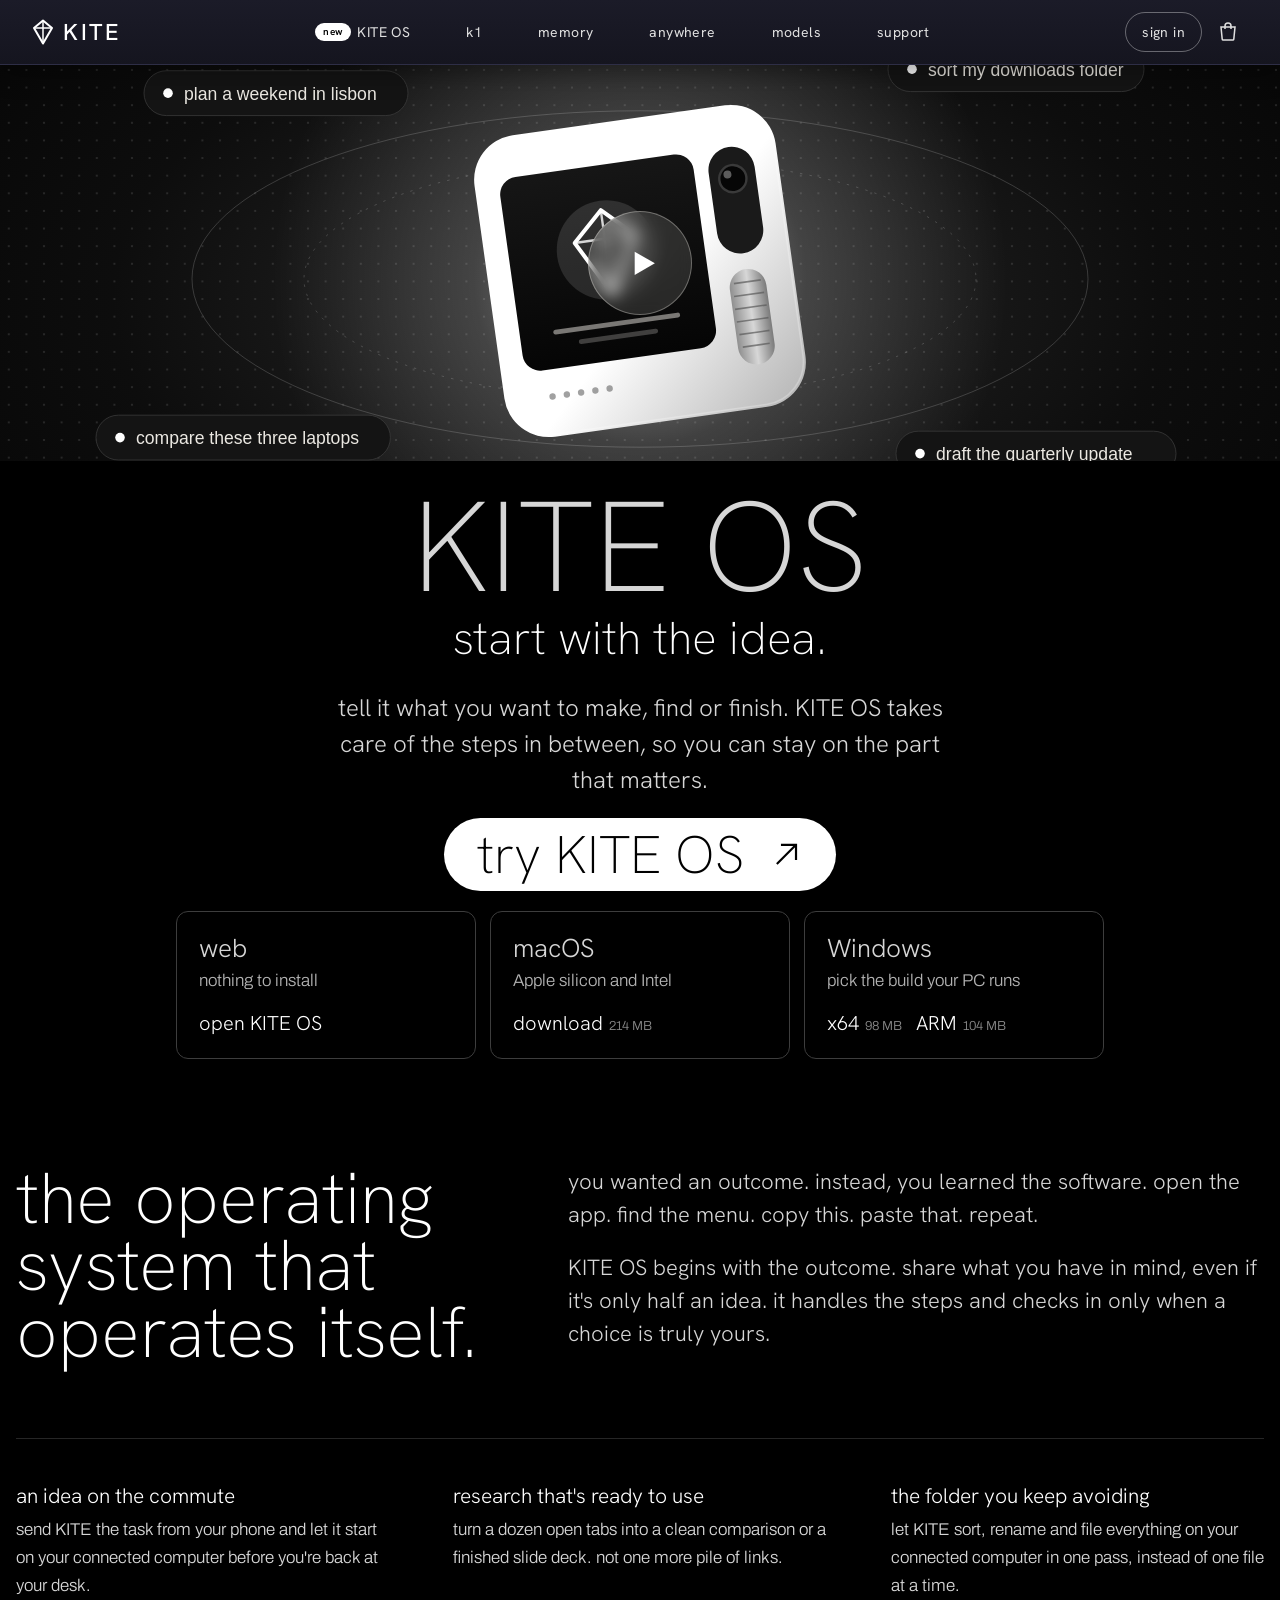
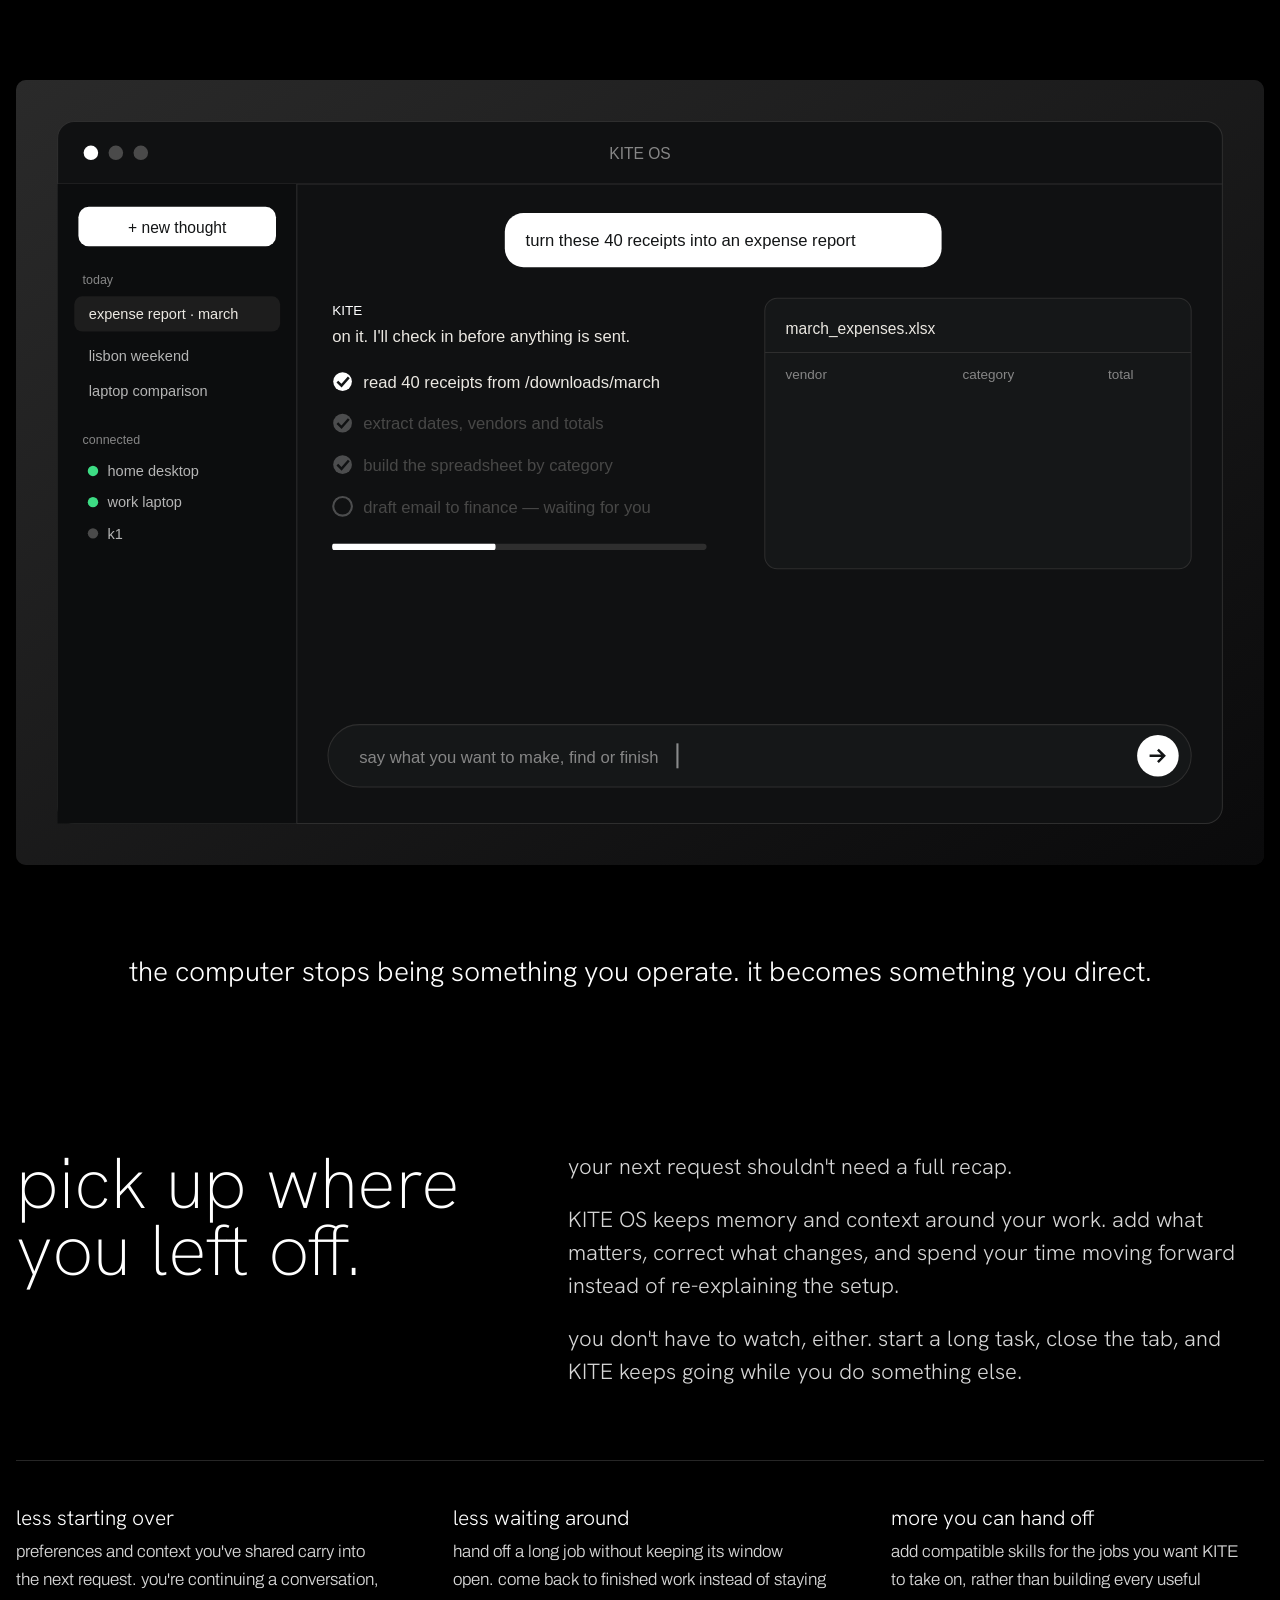
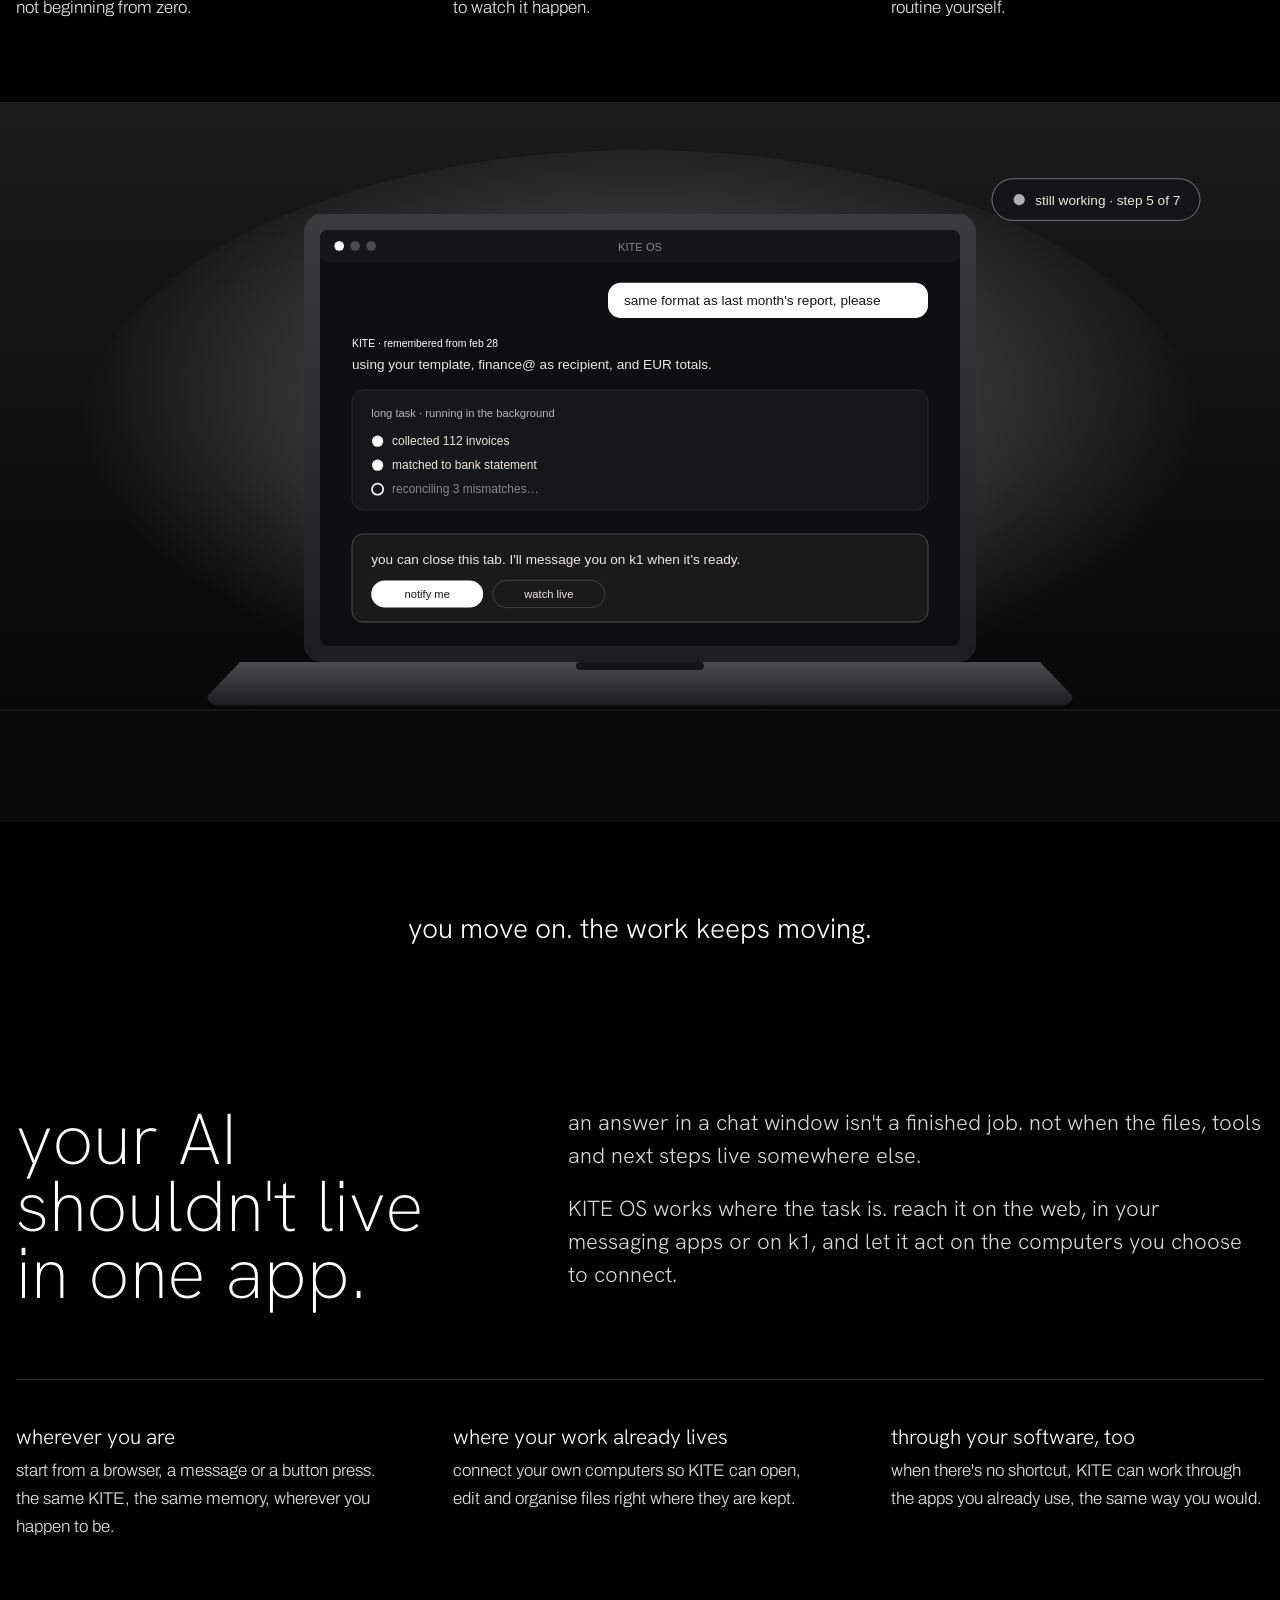
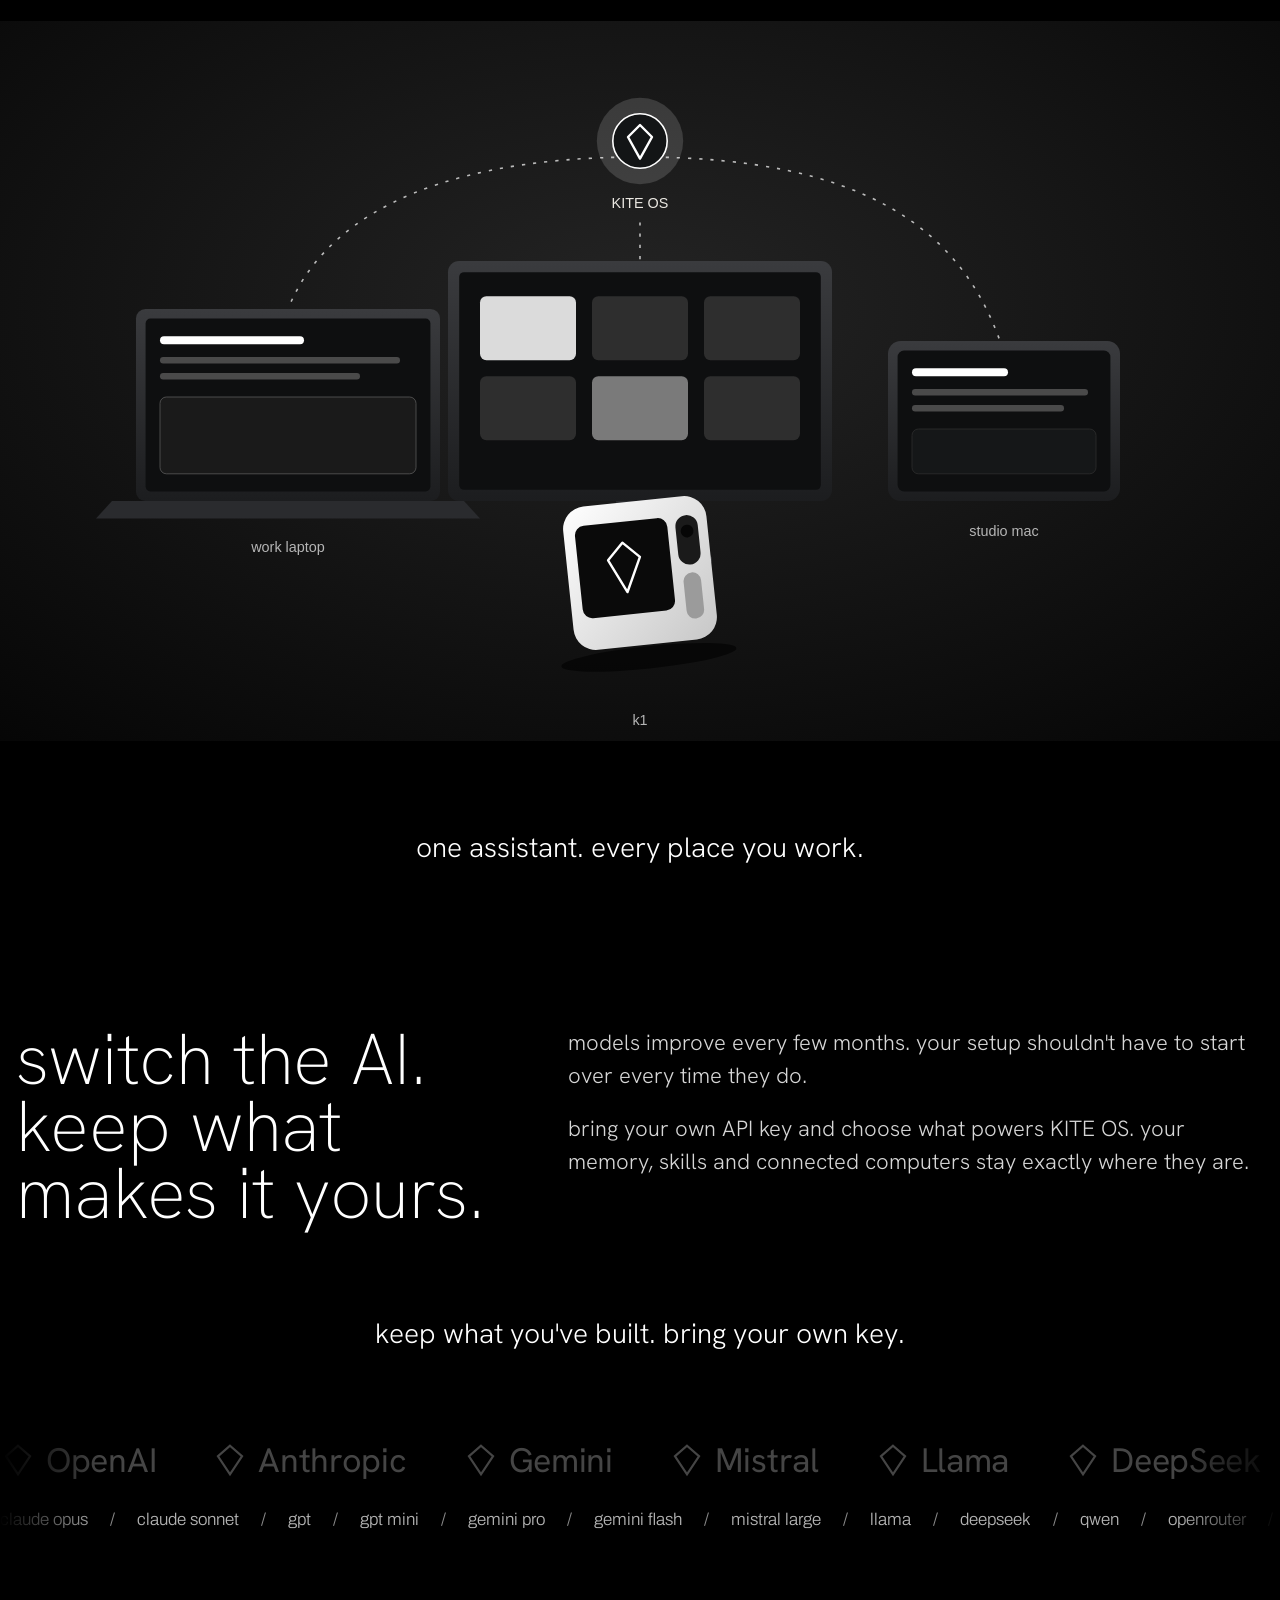
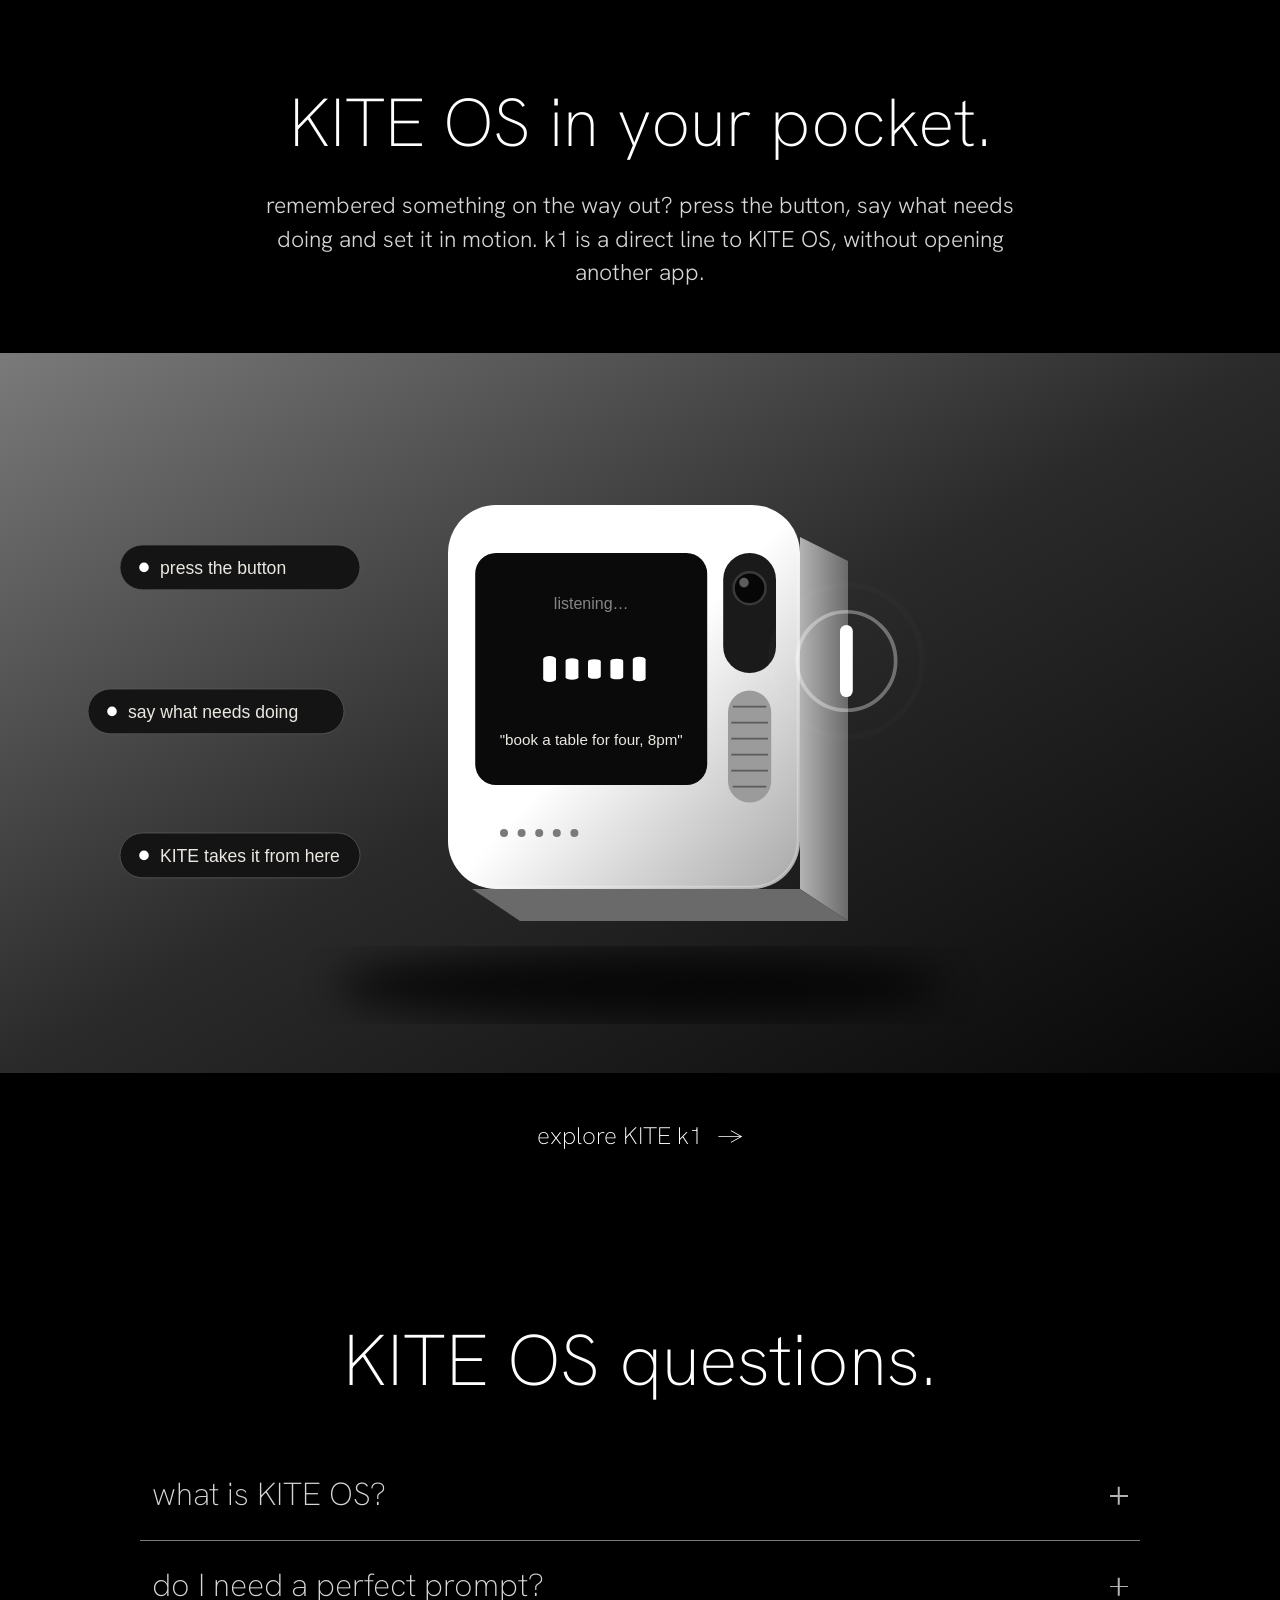
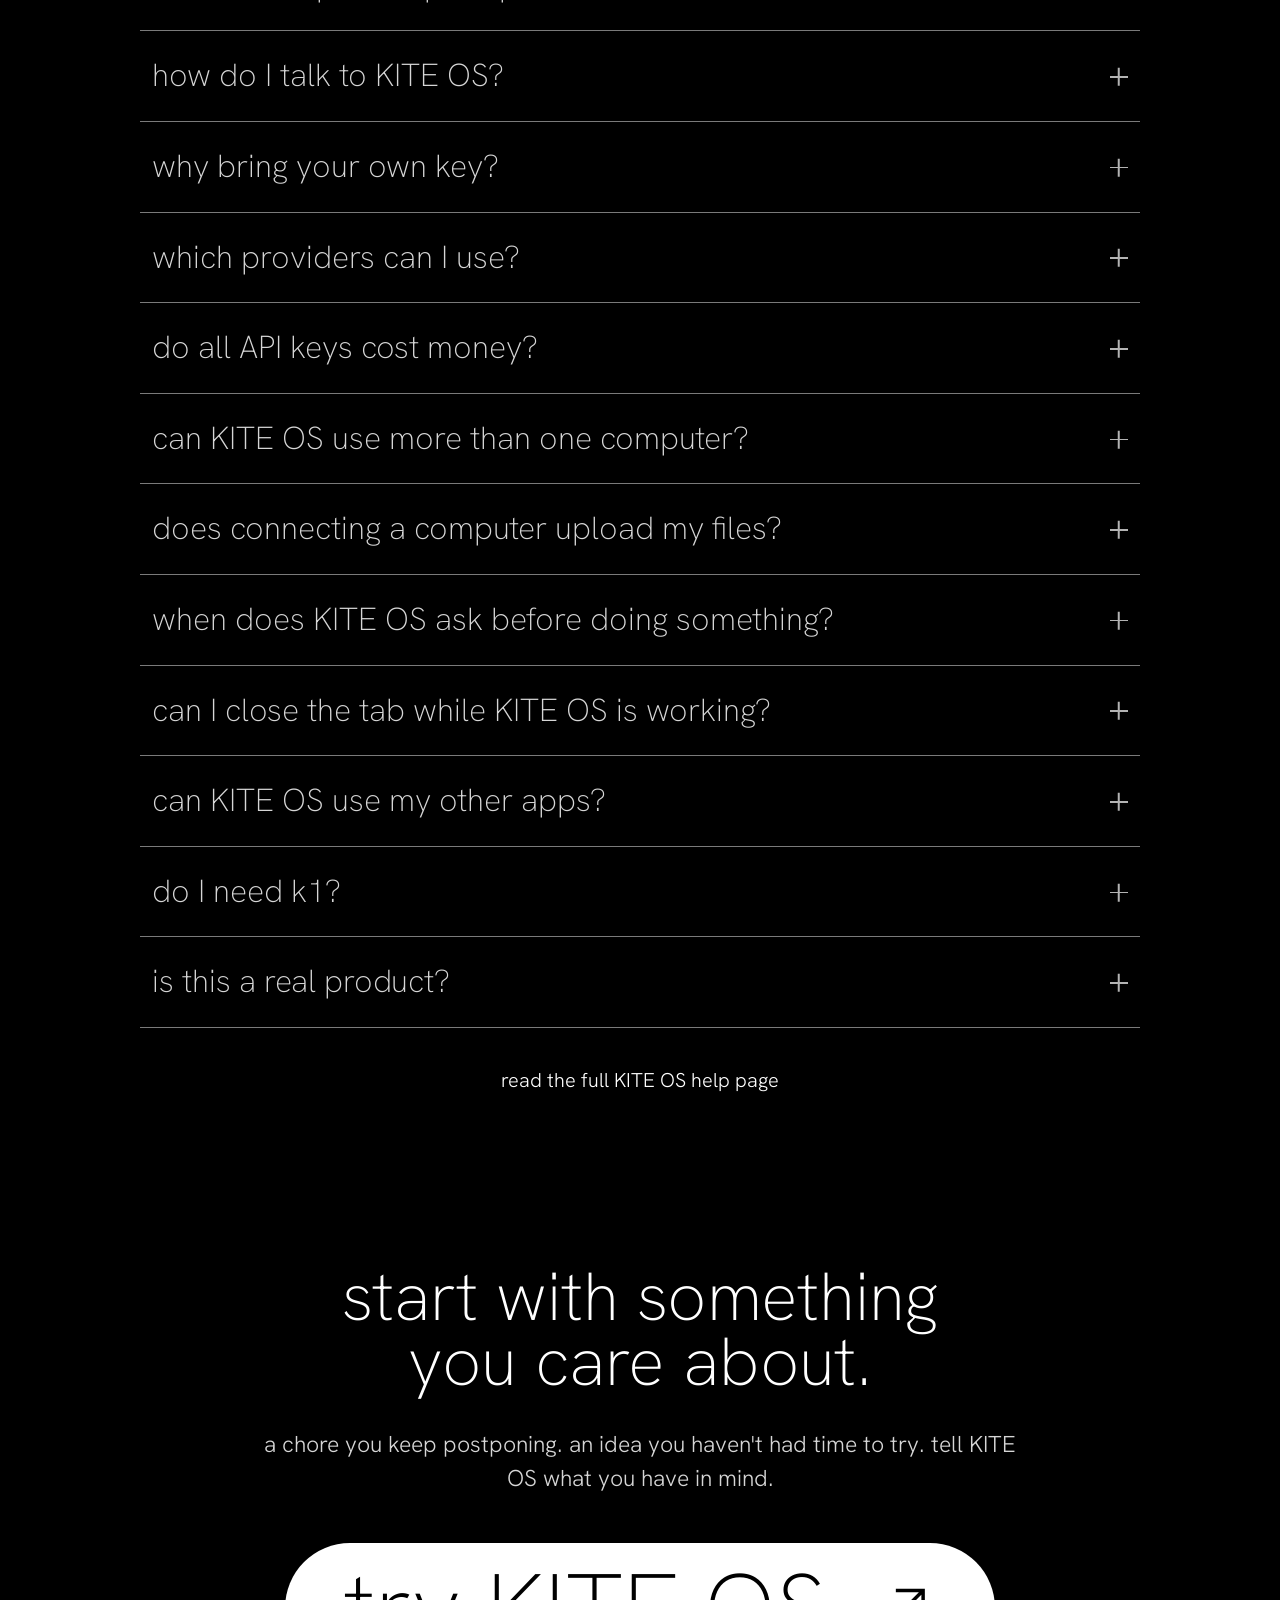
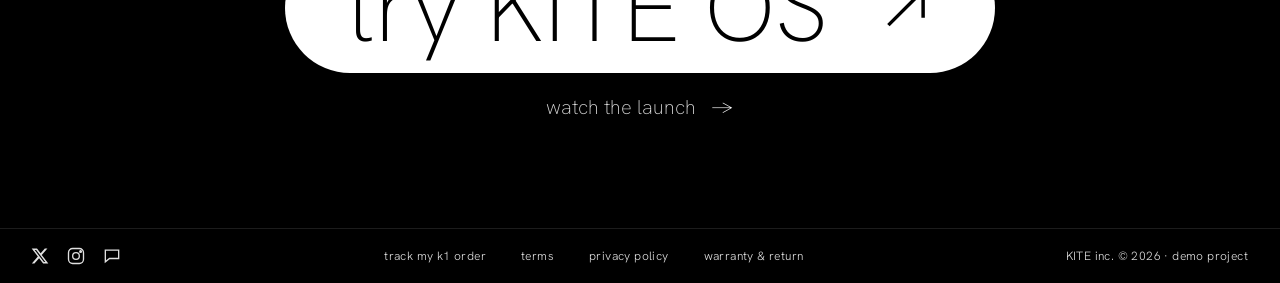
==== index.html @ 14187e11 "Update favicon to PNG" ====
<!DOCTYPE html>
<html lang="en">
<head>
  <meta charset="UTF-8">
  <meta name="google-site-verification" content="ya-X9itOw8WuSrYmZQgdQSTbsCrzRNoNKk9_egy_j1k" />
  <meta name="viewport" content="width=device-width, initial-scale=1.0">
  <title>KITE OS — start with the idea</title>
  <meta name="description" content="KITE OS: say what you want to make, find or finish, and let it work through the steps for you.">
  <link rel="canonical" href="https://rabbit-r1-clone.vercel.app/">

<meta property="og:type" content="website">
<meta property="og:title" content="KITE OS — start with the idea">
<meta property="og:description" content="KITE OS: say what you want to make, find or finish, and let it work through the steps for you.">
<meta property="og:url" content="https://rabbit-r1-clone.vercel.app/">
  <meta name="theme-color" content="#15151f">
<link rel="icon" type="image/png" href="/assets/favicon.png">
<link rel="icon" type="image/png" href="/assets/favicon.png">
  <link rel="preconnect" href="https://fonts.googleapis.com">
  <link rel="preconnect" href="https://fonts.gstatic.com" crossorigin>
  <link href="https://fonts.googleapis.com/css2?family=Archivo:wght@300;400;500&family=Hanken+Grotesk:wght@200;300;400;500;600&display=swap" rel="stylesheet">
  <link rel="stylesheet" href="styles.css">
  
<script type="application/ld+json">
{
  "@context": "https://schema.org",
  "@type": "WebSite",
  "name": "KITE OS",
  "url": "https://rabbit-r1-clone.vercel.app/"
}
</script>

</head>
<body>
  <a class="skip-link" href="#main">skip to content</a>
  <div class="cursor-glow" aria-hidden="true"></div>

  <!-- ================= HEADER ================= -->
  <header class="site-header">
    <div class="header-inner">
      <a href="index.html" class="logo" aria-label="KITE home">
        <svg class="logo-mark" viewBox="0 0 22 26" aria-hidden="true"><path d="M11 1.5 L20 9 L11 24.5 L2 9 Z" fill="none" stroke="currentColor" stroke-width="2" stroke-linejoin="round"/><path d="M11 1.5 V24.5 M2 9 H20" stroke="currentColor" stroke-width="1.5"/></svg>
        <span class="logo-word">KITE</span>
      </a>

      <nav class="nav-desktop" aria-label="Primary">
        <a class="nav-link" href="#top"><span class="badge-new">new</span>KITE OS</a>
        <a class="nav-link" href="#pocket">k1</a>
        <a class="nav-link" href="#memory">memory</a>
        <a class="nav-link" href="#anywhere">anywhere</a>
        <a class="nav-link" href="#models">models</a>
        <a class="nav-link" href="#faq">support</a>
      </nav>

      <div class="header-actions">
        <a class="header-account" href="signin.html">sign in</a>
        <button class="icon-btn" type="button" data-open-modal="cart" aria-label="View cart">
          <svg viewBox="0 0 24 24" fill="none" stroke="currentColor" stroke-width="1.5" aria-hidden="true"><path d="M5 7h14l-1.2 12.1a1 1 0 0 1-1 .9H7.2a1 1 0 0 1-1-.9L5 7Z"/><path d="M9 9V6a3 3 0 0 1 6 0v3"/></svg>
          <span class="cart-count" data-cart-count>0</span>
        </button>
        <button class="menu-toggle" type="button" aria-label="Open menu" aria-expanded="false" aria-controls="mobile-menu">
          <span class="bar"></span>
        </button>
      </div>
    </div>
  </header>

  <nav class="mobile-menu" id="mobile-menu" aria-label="Mobile">
    <a href="#top"><span><span class="badge-new">new</span>KITE OS</span></a>
    <a href="#pocket"><span>k1</span></a>
    <a href="#memory"><span>memory</span></a>
    <a href="#anywhere"><span>anywhere</span></a>
    <a href="#models"><span>models</span></a>
    <a href="#faq"><span>support</span></a>
    <a class="mobile-account" href="signin.html"><span>sign in</span></a>
  </nav>

  <main id="main">
    <!-- ================= HERO ================= -->
    <section class="hero" id="top" aria-labelledby="hero-title">
      <div class="hero-media">
        <img src="assets/hero-poster.svg" alt="" width="1600" height="900" fetchpriority="high">
        <button class="hero-play" type="button" data-open-modal="film" aria-label="Play: the KITE OS launch film">
          <span class="play-icon"><svg viewBox="0 0 24 24" fill="currentColor" aria-hidden="true"><path d="M6 4l14 8-14 8z"/></svg></span>
        </button>
      </div>

      <div class="hero-copy reveal-group">
        <h1 class="hero-title reveal" id="hero-title" style="--i:0">KITE OS</h1>
        <p class="hero-tagline reveal" style="--i:1">start with the idea.</p>
        <p class="hero-lede reveal" style="--i:2">tell it what you want to make, find or finish. KITE OS takes care of the steps in between, so you can stay on the part that matters.</p>
        <a class="pill hero-cta reveal" style="--i:3" href="account.html">
          <span>try KITE OS</span>
          <svg class="pill-arrow" viewBox="0 0 24 24" fill="none" stroke="currentColor" stroke-width="1.6" aria-hidden="true"><path d="M5 19 19 5M8 5h11v11"/></svg>
        </a>

        <div class="platforms reveal" style="--i:4">
          <div class="platform glow-card">
            <span class="platform-name">web</span>
            <span class="platform-note">nothing to install</span>
            <span class="platform-links"><a href="account.html">open KITE OS</a></span>
          </div>
          <div class="platform glow-card">
            <span class="platform-name">macOS</span>
            <span class="platform-note">Apple silicon and Intel</span>
            <span class="platform-links"><button type="button" data-open-modal="download" data-platform="macOS (universal)">download <small>214 MB</small></button></span>
          </div>
          <div class="platform glow-card">
            <span class="platform-name">Windows</span>
            <span class="platform-note">pick the build your PC runs</span>
            <span class="platform-links">
              <button type="button" data-open-modal="download" data-platform="Windows x64">x64 <small>98 MB</small></button>
              <button type="button" data-open-modal="download" data-platform="Windows ARM">ARM <small>104 MB</small></button>
            </span>
          </div>
        </div>
      </div>
    </section>

    <!-- ================= 1. OPERATE ================= -->
    <section class="section" id="operate" aria-labelledby="operate-title">
      <div class="container reveal-group">
        <div class="split">
          <div class="split-head"><h2 class="section-title reveal" id="operate-title" style="--i:0">the operating system that operates itself.</h2></div>
          <div class="split-body">
            <p class="body-lg reveal" style="--i:1">you wanted an outcome. instead, you learned the software. open the app. find the menu. copy this. paste that. repeat.</p>
            <p class="body-lg reveal" style="--i:2">KITE OS begins with the outcome. share what you have in mind, even if it's only half an idea. it handles the steps and checks in only when a choice is truly yours.</p>
          </div>
        </div>
        <dl class="points">
          <div class="point reveal" style="--i:3"><dt>an idea on the commute</dt><dd>send KITE the task from your phone and let it start on your connected computer before you're back at your desk.</dd></div>
          <div class="point reveal" style="--i:4"><dt>research that's ready to use</dt><dd>turn a dozen open tabs into a clean comparison or a finished slide deck. not one more pile of links.</dd></div>
          <div class="point reveal" style="--i:5"><dt>the folder you keep avoiding</dt><dd>let KITE sort, rename and file everything on your connected computer in one pass, instead of one file at a time.</dd></div>
        </dl>
        <figure class="figure reveal" style="--i:6">
          <img src="assets/workspace.svg" alt="the KITE OS workspace: one conversation working through an expense report step by step" width="1200" height="755" loading="lazy">
        </figure>
        <p class="closer reveal" style="--i:7">the computer stops being something you operate. it becomes something you direct.</p>
      </div>
    </section>

    <!-- ================= 2. MEMORY ================= -->
    <section class="section" id="memory" aria-labelledby="memory-title">
      <div class="container reveal-group">
        <div class="split">
          <div class="split-head"><h2 class="section-title reveal" id="memory-title" style="--i:0">pick up where you left off.</h2></div>
          <div class="split-body">
            <p class="body-lg reveal" style="--i:1">your next request shouldn't need a full recap.</p>
            <p class="body-lg reveal" style="--i:2">KITE OS keeps memory and context around your work. add what matters, correct what changes, and spend your time moving forward instead of re-explaining the setup.</p>
            <p class="body-lg reveal" style="--i:3">you don't have to watch, either. start a long task, close the tab, and KITE keeps going while you do something else.</p>
          </div>
        </div>
        <dl class="points">
          <div class="point reveal" style="--i:4"><dt>less starting over</dt><dd>preferences and context you've shared carry into the next request. you're continuing a conversation, not beginning from zero.</dd></div>
          <div class="point reveal" style="--i:5"><dt>less waiting around</dt><dd>hand off a long job without keeping its window open. come back to finished work instead of staying to watch it happen.</dd></div>
          <div class="point reveal" style="--i:6"><dt>more you can hand off</dt><dd>add compatible skills for the jobs you want KITE to take on, rather than building every useful routine yourself.</dd></div>
        </dl>
        <figure class="figure is-bleed reveal" style="--i:7">
          <img src="assets/laptop.svg" alt="KITE OS on a laptop, continuing a long task in the background" width="1600" height="900" loading="lazy">
        </figure>
        <p class="closer reveal" style="--i:8">you move on. the work keeps moving.</p>
      </div>
    </section>

    <!-- ================= 3. ANYWHERE ================= -->
    <section class="section" id="anywhere" aria-labelledby="anywhere-title">
      <div class="container reveal-group">
        <div class="split">
          <div class="split-head"><h2 class="section-title reveal" id="anywhere-title" style="--i:0">your AI shouldn't live in one app.</h2></div>
          <div class="split-body">
            <p class="body-lg reveal" style="--i:1">an answer in a chat window isn't a finished job. not when the files, tools and next steps live somewhere else.</p>
            <p class="body-lg reveal" style="--i:2">KITE OS works where the task is. reach it on the web, in your messaging apps or on k1, and let it act on the computers you choose to connect.</p>
          </div>
        </div>
        <dl class="points">
          <div class="point reveal" style="--i:3"><dt>wherever you are</dt><dd>start from a browser, a message or a button press. the same KITE, the same memory, wherever you happen to be.</dd></div>
          <div class="point reveal" style="--i:4"><dt>where your work already lives</dt><dd>connect your own computers so KITE can open, edit and organise files right where they are kept.</dd></div>
          <div class="point reveal" style="--i:5"><dt>through your software, too</dt><dd>when there's no shortcut, KITE can work through the apps you already use, the same way you would.</dd></div>
        </dl>
        <figure class="figure is-bleed reveal" style="--i:6">
          <img src="assets/devices.svg" alt="three connected computers and a KITE k1, all linked to KITE OS" width="1600" height="900" loading="lazy">
        </figure>
        <p class="closer reveal" style="--i:7">one assistant. every place you work.</p>
      </div>
    </section>

    <!-- ================= 4. MODELS ================= -->
    <section class="section" id="models" aria-labelledby="models-title">
      <div class="container reveal-group">
        <div class="split">
          <div class="split-head"><h2 class="section-title reveal" id="models-title" style="--i:0">switch the AI. keep what makes it yours.</h2></div>
          <div class="split-body">
            <p class="body-lg reveal" style="--i:1">models improve every few months. your setup shouldn't have to start over every time they do.</p>
            <p class="body-lg reveal" style="--i:2">bring your own API key and choose what powers KITE OS. your memory, skills and connected computers stay exactly where they are.</p>
          </div>
        </div>
        <p class="closer reveal" style="--i:3">keep what you've built. bring your own key.</p>
      </div>
    </section>

    <section class="marquee-section" aria-label="model providers KITE OS can run on">
      <div class="marquee" aria-hidden="true">
        <div class="provider-row" data-providers></div>
        <div class="provider-row" data-providers></div>
      </div>
      <div class="marquee is-reverse">
        <ul class="model-row" data-models></ul>
        <ul class="model-row" data-models aria-hidden="true"></ul>
      </div>
    </section>

    <!-- ================= 5. POCKET ================= -->
    <section class="section" id="pocket" aria-labelledby="pocket-title">
      <div class="container reveal-group">
        <h2 class="section-title is-center reveal" id="pocket-title" style="--i:0">KITE OS in your pocket.</h2>
        <p class="body-lg center-lede reveal" style="--i:1">remembered something on the way out? press the button, say what needs doing and set it in motion. k1 is a direct line to KITE OS, without opening another app.</p>
        <figure class="figure is-bleed is-pocket reveal" style="--i:2">
          <img src="assets/k1.svg" alt="the KITE k1 handheld listening to a spoken request" width="1600" height="900" loading="lazy">
        </figure>
        <div class="center-cta reveal" style="--i:3">
          <button class="text-arrow size-24" type="button" data-open-modal="product">explore KITE k1 <span class="arrow">→</span></button>
        </div>
      </div>
    </section>

    <!-- ================= 6. FAQ ================= -->
    <section class="section" id="faq" aria-labelledby="faq-title">
      <div class="container reveal-group">
        <h2 class="section-title faq-title reveal" id="faq-title" style="--i:0">KITE OS questions.</h2>
        <div class="faq-list reveal" style="--i:1" data-faq></div>
        <div class="faq-more reveal" style="--i:2"><a href="legal.html#support">read the full KITE OS help page</a></div>
      </div>
    </section>

    <!-- ================= 7. FINAL CTA ================= -->
    <section class="section final" aria-labelledby="final-title">
      <div class="container reveal-group">
        <h2 class="final-title reveal" id="final-title" style="--i:0">start with something you care about.</h2>
        <p class="body-lg final-lede reveal" style="--i:1">a chore you keep postponing. an idea you haven't had time to try. tell KITE OS what you have in mind.</p>
        <div class="final-actions reveal" style="--i:2">
          <a class="pill final-cta" href="account.html">
            <span>try KITE OS</span>
            <svg class="pill-arrow" viewBox="0 0 24 24" fill="none" stroke="currentColor" stroke-width="1.4" aria-hidden="true"><path d="M5 19 19 5M8 5h11v11"/></svg>
          </a>
          <button class="text-arrow is-light" type="button" data-open-modal="film" style="font-size:20px">watch the launch <span class="arrow">→</span></button>
        </div>
      </div>
    </section>
  </main>

  <!-- ================= FOOTER ================= -->
  <footer class="site-footer">
    <div class="footer-social">
      <a class="glow-text" href="https://x.com" target="_blank" rel="noopener noreferrer" title="X (demo link)" aria-label="X (opens x.com)">
        <svg viewBox="0 0 24 24" fill="currentColor" aria-hidden="true"><path d="M17.8 3h3.1l-6.8 7.7L22 21h-6.2l-4.9-6.4L5.3 21H2.2l7.2-8.3L2 3h6.4l4.4 5.8L17.8 3Zm-1.1 16.2h1.7L7.4 4.7H5.6l11.1 14.5Z"/></svg>
      </a>
      <a class="glow-text" href="https://www.instagram.com" target="_blank" rel="noopener noreferrer" title="Instagram (demo link)" aria-label="Instagram (opens instagram.com)">
        <svg viewBox="0 0 24 24" fill="none" stroke="currentColor" stroke-width="1.6" aria-hidden="true"><rect x="3" y="3" width="18" height="18" rx="5"/><circle cx="12" cy="12" r="4"/><circle cx="17.5" cy="6.5" r="1" fill="currentColor"/></svg>
      </a>
      <a class="glow-text" href="legal.html#support" title="Community &amp; support" aria-label="Community and support">
        <svg viewBox="0 0 24 24" fill="none" stroke="currentColor" stroke-width="1.6" aria-hidden="true"><path d="M4 5h16v10H9l-5 4V5Z"/></svg>
      </a>
    </div>
    <hr>
    <div class="footer-links">
      <a class="glow-text" href="legal.html#track">track my k1 order</a>
      <a class="glow-text" href="legal.html#terms">terms</a>
      <a class="glow-text" href="legal.html#privacy">privacy policy</a>
      <a class="glow-text" href="legal.html#warranty">warranty &amp; return</a>
    </div>
    <hr>
    <div>KITE inc. © <span data-year>2026</span> · demo project</div>
  </footer>

  <!-- ================= MODALS ================= -->
  <div class="modal" id="modal-film" role="dialog" aria-modal="true" aria-label="KITE OS launch film">
    <div class="modal-backdrop" data-close-modal></div>
    <div class="modal-panel is-wide">
      <button class="modal-close" type="button" data-close-modal aria-label="Close"><svg viewBox="0 0 16 16" stroke="currentColor" stroke-width="1.6" aria-hidden="true"><path d="M3 3l10 10M13 3 3 13"/></svg></button>
      <div class="film">
        <img src="assets/hero-poster.svg" alt="">
        <div class="film-slide">KITE OS<small>start with the idea.</small></div>
        <div class="film-slide">say it once.<small>KITE works through the steps.</small></div>
        <div class="film-slide">close the tab.<small>the work keeps moving.</small></div>
        <div class="film-slide">try KITE OS<small>on the web, mac, windows and k1.</small></div>
        <div class="film-bar"></div>
      </div>
      <p class="film-caption">launch film · a 16-second animated preview built for this demo site</p>
    </div>
  </div>

  <div class="modal" id="modal-download" role="dialog" aria-modal="true" aria-labelledby="download-title">
    <div class="modal-backdrop" data-close-modal></div>
    <div class="modal-panel">
      <button class="modal-close" type="button" data-close-modal aria-label="Close"><svg viewBox="0 0 16 16" stroke="currentColor" stroke-width="1.6" aria-hidden="true"><path d="M3 3l10 10M13 3 3 13"/></svg></button>
      <h2 class="modal-title" id="download-title">almost there.</h2>
      <p class="modal-text">the <strong data-platform-name>desktop</strong> build of KITE OS isn't included in this demo site, so there's no file to download. you can open the web workspace preview instead.</p>
      <div class="modal-actions">
        <a class="btn btn-primary" href="account.html">open KITE OS on the web</a>
        <button class="btn btn-ghost" type="button" data-close-modal>close</button>
      </div>
    </div>
  </div>

  <div class="modal" id="modal-product" role="dialog" aria-modal="true" aria-labelledby="product-title">
    <div class="modal-backdrop" data-close-modal></div>
    <div class="modal-panel is-product">
      <button class="modal-close" type="button" data-close-modal aria-label="Close"><svg viewBox="0 0 16 16" stroke="currentColor" stroke-width="1.6" aria-hidden="true"><path d="M3 3l10 10M13 3 3 13"/></svg></button>
      <div class="product">
        <img src="assets/k1.svg" alt="KITE k1 handheld" width="1600" height="900">
        <div>
          <h2 class="modal-title" id="product-title">KITE k1</h2>
          <p class="product-price">$199 <span style="font-size:14px;color:var(--gray-500)">· demo price</span></p>
          <ul class="product-specs">
            <li>push-to-talk button and scroll wheel</li>
            <li>2.9" touchscreen with rotating camera</li>
            <li>direct line to KITE OS — no app to open</li>
            <li>all-day battery, USB-C charging</li>
          </ul>
          <div class="swatches" role="group" aria-label="colour">
            <button class="swatch" type="button" style="background:#f5f5f5" aria-pressed="true" data-color="white" aria-label="white"></button>
            <button class="swatch" type="button" style="background:#5c5c5c" aria-pressed="false" data-color="graphite" aria-label="graphite"></button>
            <button class="swatch" type="button" style="background:#0d0d0d" aria-pressed="false" data-color="black" aria-label="black"></button>
          </div>
          <div class="modal-actions">
            <button class="btn btn-primary" type="button" data-add-to-cart>add to cart</button>
            <button class="btn btn-ghost" type="button" data-close-modal>keep browsing</button>
          </div>
        </div>
      </div>
    </div>
  </div>

  <div class="modal drawer" id="modal-cart" role="dialog" aria-modal="true" aria-labelledby="cart-title">
    <div class="modal-backdrop" data-close-modal></div>
    <div class="modal-panel">
      <button class="modal-close" type="button" data-close-modal aria-label="Close"><svg viewBox="0 0 16 16" stroke="currentColor" stroke-width="1.6" aria-hidden="true"><path d="M3 3l10 10M13 3 3 13"/></svg></button>
      <h2 class="modal-title" id="cart-title">your cart.</h2>
      <div class="cart-items" data-cart-items></div>
      <div class="cart-total"><span>total</span><span data-cart-total>$0</span></div>
      <button class="btn btn-primary" type="button" data-checkout>checkout</button>
      <p class="demo-note">demo store: checkout is not connected to any payment system and no order will be placed.</p>
    </div>
  </div>

  <div class="toast-wrap" aria-live="polite" data-toasts></div>

  <script src="script.js"></script>
  <script type="module" src="auth.js"></script>
</body>
</html>
---- styles.css ----
/* =========================================================
   KITE — shared styles (homepage, header, footer, modals)
   ========================================================= */

/* ---------- 1. Design tokens ---------- */
:root {
  /* brand: monochrome. white is the accent (headings, CTAs, highlights) */
  --accent: #ffffff;            /* headings, key lines, primary buttons */
  --accent-hover: #d9d9d9;      /* hover for white buttons */
  --accent-strong: #ffffff;     /* emphasis on dark surfaces */
  --accent-muted: #9a9a9a;      /* secondary accent / link hover */
  --surface-tint: #161616;      /* image wells, product backgrounds */
  --header-bg: #15151f;         /* header bar: deep graphite with a blue-violet tint */
  --header-bg-top: #1b1b28;     /* top of the header's soft gradient */
  --header-line: rgba(160, 160, 255, .14); /* hairline under the header */
  --nav-hover: rgba(165, 165, 255, .12);   /* nav link hover wash */

  /* neutrals */
  --ink: #0a0a0a;               /* near-black text on white */
  --black: #000000;
  --night: #050505;             /* page background */
  --panel: #111111;             /* raised dark surfaces */
  --paper: #d6d6d6;             /* body text: light gray */
  --paper-soft: #f5f5f5;        /* off-white surfaces */
  --white: #ffffff;
  --gray-100: #e0e0e0;
  --gray-300: #b3b3b3;
  --gray-500: #8a8a8a;
  --gray-600: #7a7a7a;
  --gray-700: #3d3d3d;
  --gray-800: #262626;

  /* glows */
  --glow-strong: rgba(255,255,255,0.38);
  --glow-soft: rgba(255,255,255,0.16);

  /* type */
  --font-display: "Hanken Grotesk", "Segoe UI", system-ui, -apple-system, sans-serif;
  --font-body: "Archivo", "Segoe UI", system-ui, -apple-system, sans-serif;

  /* layout */
  --header-h: 77px;
  --container: 1404px;
  --ease: cubic-bezier(0.16, 1, 0.3, 1);
}

@media (min-width: 1024px) {
  :root { --header-h: 65px; }
}

/* ---------- 2. Base ---------- */
*, *::before, *::after { box-sizing: border-box; }

html {
  scroll-behavior: smooth;
  scroll-padding-top: var(--header-h);
  -webkit-text-size-adjust: 100%;
}

body {
  margin: 0;
  min-height: 100vh;
  min-height: 100dvh;
  display: flex;
  flex-direction: column;
  background: var(--black);
  color: var(--paper);
  font-family: var(--font-display);
  font-size: 20px;
  font-weight: 300;
  line-height: 1.25;
  overflow-x: hidden;
  -webkit-font-smoothing: antialiased;
}

body.is-locked { overflow: hidden; }

img, svg { display: block; max-width: 100%; }
a { color: inherit; text-decoration: none; }
button { font: inherit; color: inherit; background: none; border: 0; padding: 0; cursor: pointer; }
h1, h2, h3, p, dl, dd { margin: 0; }
ul { margin: 0; padding: 0; list-style: none; }

:focus-visible { outline: 2px solid var(--accent); outline-offset: 4px; border-radius: 4px; }

.sr-only {
  position: absolute; width: 1px; height: 1px; padding: 0; margin: -1px;
  overflow: hidden; clip: rect(0, 0, 0, 0); white-space: nowrap; border: 0;
}

.skip-link {
  position: absolute; left: 16px; top: -60px; z-index: 100;
  background: var(--paper); color: var(--ink); padding: 10px 16px; border-radius: 8px;
  font-size: 15px; transition: top .2s;
}
.skip-link:focus { top: 12px; }

main { flex: 1 0 auto; }

/* ---------- 3. Cursor glow (dotted grid that follows the pointer) ---------- */
.cursor-glow {
  position: fixed; inset: 0; z-index: 0; pointer-events: none; opacity: 0;
  transition: opacity .5s var(--ease);
  background-image: radial-gradient(circle, rgba(255,255,255,0.11) 0 1.5px, transparent 2.1px);
  background-size: 22px 22px;
  -webkit-mask-image: radial-gradient(120px circle at var(--gx, 50%) var(--gy, 50%), #000 0, rgba(0,0,0,.45) 40%, transparent 75%);
          mask-image: radial-gradient(120px circle at var(--gx, 50%) var(--gy, 50%), #000 0, rgba(0,0,0,.45) 40%, transparent 75%);
}
.cursor-glow.is-on { opacity: 1; }
main, footer { position: relative; z-index: 1; }

/* ---------- 4. Header ---------- */
.site-header {
  position: sticky; top: 0; z-index: 50;
  height: var(--header-h);
  padding: 16px;
  display: flex; justify-content: center;
  background: linear-gradient(180deg, var(--header-bg-top), var(--header-bg));
  color: var(--gray-100);
  border-bottom: 1px solid var(--header-line);
  box-shadow: 0 8px 24px rgba(0, 0, 0, .35);
  font-family: var(--font-display);
  font-size: 14px; line-height: 24px; font-weight: 400; letter-spacing: .4px;
}
.header-inner {
  width: 100%; max-width: 1440px;
  display: flex; align-items: center; justify-content: space-between;
}
@media (min-width: 768px) { .header-inner { padding: 0 16px; } }

.logo { display: inline-flex; align-items: center; gap: 9px; color: var(--white); transition: opacity .3s var(--ease); }
.logo:hover { opacity: .8; }
.logo-mark { width: 22px; height: 26px; }
.logo-word {
  font-family: var(--font-display); font-weight: 500; font-size: 23px; line-height: 1;
  letter-spacing: 2.5px;
}

.nav-desktop { display: none; align-items: center; white-space: nowrap; }
.nav-link {
  position: relative; display: flex; align-items: center; gap: 6px;
  padding: 16px 28px; border-radius: 9px;
  transition: background-color .32s var(--ease), box-shadow .32s var(--ease), color .32s var(--ease);
}
.nav-link:hover, .nav-link:focus-visible {
  color: var(--white);
  background-color: var(--nav-hover);
  box-shadow: 0 0 22px rgba(150, 150, 255, .16), inset 0 1px 0 rgba(255,255,255,.14);
  outline: none;
}
.badge-new {
  display: inline-flex; align-items: center; justify-content: center;
  background: var(--white); color: var(--black);
  font-size: 10px; font-weight: 600; line-height: 1;
  padding: 4px 8px; border-radius: 999px; letter-spacing: .3px;
}

.header-actions { display: flex; align-items: center; gap: 6px; }
.icon-btn {
  position: relative; width: 40px; height: 40px;
  display: inline-flex; align-items: center; justify-content: center;
  border-radius: 9px; transition: background-color .32s var(--ease);
}
.icon-btn:hover { background-color: var(--nav-hover); }
.icon-btn svg { width: 24px; height: 24px; }
.cart-count {
  position: absolute; top: 2px; right: 0;
  min-width: 17px; height: 17px; padding: 0 4px;
  display: none; align-items: center; justify-content: center;
  background: var(--white); color: var(--black);
  border-radius: 999px; font-size: 10px; font-weight: 600; line-height: 1;
}
.cart-count.has-items { display: inline-flex; }

.header-account {
  display: none; align-items: center; gap: 8px;
  padding: 7px 16px; border-radius: 999px;
  border: 1px solid rgba(255, 255, 255, .35);
  transition: background-color .3s var(--ease), color .3s var(--ease), border-color .3s var(--ease);
}
.header-account:hover { background: var(--white); color: var(--black); border-color: var(--white); }
.avatar-dot {
  width: 22px; height: 22px; border-radius: 50%;
  display: inline-flex; align-items: center; justify-content: center;
  background: var(--white); color: var(--black);
  font-size: 11px; font-weight: 600; text-transform: uppercase;
}
.header-account:hover .avatar-dot { background: var(--black); color: var(--white); }

.menu-toggle { display: inline-flex; width: 40px; height: 40px; align-items: center; justify-content: center; }
.menu-toggle .bar {
  display: block; width: 22px; height: 1.5px; background: var(--white); position: relative;
  transition: background-color .3s;
}
.menu-toggle .bar::before, .menu-toggle .bar::after {
  content: ""; position: absolute; left: 0; width: 22px; height: 1.5px; background: var(--white);
  transition: transform .4s var(--ease), top .4s var(--ease);
}
.menu-toggle .bar::before { top: -7px; }
.menu-toggle .bar::after { top: 7px; }
.menu-toggle[aria-expanded="true"] .bar { background: transparent; }
.menu-toggle[aria-expanded="true"] .bar::before { top: 0; transform: rotate(45deg); }
.menu-toggle[aria-expanded="true"] .bar::after { top: 0; transform: rotate(-45deg); }

@media (min-width: 1024px) {
  .nav-desktop { display: flex; }
  .menu-toggle { display: none; }
  .header-account { display: inline-flex; }
}

/* Mobile menu: full-screen black sheet with oversized light links */
.mobile-menu {
  position: fixed; top: var(--header-h); left: 0; right: 0; bottom: 0; z-index: 49;
  background: var(--header-bg); color: var(--white);
  padding: 20px 16px 32px;
  display: flex; flex-direction: column; align-items: center; overflow-y: auto;
  visibility: hidden; opacity: 0;
  transition: opacity .5s ease-in-out, visibility .5s;
}
.mobile-menu.is-open { visibility: visible; opacity: 1; }
.mobile-menu a {
  display: block; overflow: hidden; padding-bottom: 22px; text-align: center;
  font-size: 32px; line-height: 1.2; letter-spacing: 1.5px; font-weight: 200;
}
.mobile-menu a span { display: inline-block; transform: translateY(110%); transition: transform .6s var(--ease); }
.mobile-menu.is-open a span { transform: translateY(0); }
.mobile-menu a:nth-child(2) span { transition-delay: .04s; }
.mobile-menu a:nth-child(3) span { transition-delay: .08s; }
.mobile-menu a:nth-child(4) span { transition-delay: .12s; }
.mobile-menu a:nth-child(5) span { transition-delay: .16s; }
.mobile-menu a:nth-child(6) span { transition-delay: .2s; }
.mobile-menu a:nth-child(7) span { transition-delay: .24s; }
.mobile-menu a:nth-child(8) span { transition-delay: .28s; }
.mobile-menu .mobile-account {
  margin-top: 8px; padding: 12px 28px; border-radius: 999px;
  border: 1px solid rgba(255,255,255,.4); font-size: 20px; letter-spacing: .4px; font-weight: 300;
}
.mobile-menu .mobile-account span { transform: none; }
.mobile-menu .badge-new { vertical-align: top; margin-right: 8px; }
@media (min-width: 1024px) { .mobile-menu { display: none; } }

/* ---------- 5. Shared glow hovers ---------- */
.glow-card {
  transition: box-shadow .32s var(--ease), border-color .32s var(--ease);
}
.glow-card:hover, .glow-card:focus-within {
  border-color: var(--accent);
  box-shadow: 0 0 0 1px rgba(255,255,255,0.385), 0 6px 28px rgba(255,255,255,0.248), 0 2px 10px rgba(255,255,255,0.176), inset 0 1px 0 rgba(255,255,255,0.165);
}
.glow-text { transition: color .32s var(--ease), text-shadow .32s var(--ease); }
.glow-text:hover, .glow-text:focus-visible { color: var(--accent); text-shadow: 0 0 .45em rgba(255,255,255,0.248); }

/* ---------- 6. Reveal animation (blur-up, staggered) ---------- */
@keyframes reveal-in {
  from { opacity: 0; filter: blur(6px); transform: translateY(14px); }
  to   { opacity: 1; filter: blur(0); transform: translateY(0); }
}
.motion-ready .reveal-group:not(.is-visible) .reveal { opacity: 0; }
.motion-ready .reveal-group.is-visible .reveal {
  animation: reveal-in .7s var(--ease) backwards;
  animation-delay: calc(var(--i, 0) * 65ms);
}

/* ---------- 7. Buttons ---------- */
.pill {
  display: inline-flex; align-items: center; gap: .5em;
  padding: .18em .62em; border-radius: 999px;
  background: var(--accent); color: var(--black);
  font-family: var(--font-display); font-weight: 200; line-height: 1; white-space: nowrap;
  transition: background-color .45s var(--ease), box-shadow .45s var(--ease);
}
.pill:hover { background: var(--accent-hover); box-shadow: 0 10px 44px rgba(255,255,255,0.248); }
.pill .pill-arrow { width: .62em; height: .62em; transition: transform .45s var(--ease); }
.pill:hover .pill-arrow { transform: translateX(.12em); }

.text-arrow {
  display: inline-flex; align-items: center; gap: 16px;
  padding: 16px 32px; font-weight: 200; color: var(--accent);
}
.text-arrow .arrow { transition: transform .45s var(--ease); }
.text-arrow:hover .arrow { transform: translateX(6px); }
.text-arrow.is-light { color: var(--paper); }
.text-arrow.is-light .arrow { color: var(--accent); }

/* ---------- 8. Hero ---------- */
.hero { display: flex; flex-direction: column; width: 100%; }
@media (min-width: 1024px) { .hero { min-height: calc(100svh - var(--header-h)); } }

.hero-media {
  position: relative; width: 100%; overflow: hidden; background: var(--ink);
  aspect-ratio: 16 / 9;
}
@media (min-width: 1024px) {
  .hero-media { aspect-ratio: auto; flex: 1; min-height: clamp(320px, 44vh, 560px); max-height: 56.25vw; }
}
.hero-media img { position: absolute; inset: 0; width: 100%; height: 100%; object-fit: cover; }
.hero-play {
  position: absolute; inset: 0; width: 100%; height: 100%;
  display: flex; align-items: center; justify-content: center;
}
.hero-play .play-icon {
  width: 72px; height: 72px; border-radius: 50%;
  display: flex; align-items: center; justify-content: center;
  background: rgba(235, 232, 226, .14); backdrop-filter: blur(8px); -webkit-backdrop-filter: blur(8px);
  border: 1px solid rgba(235,232,226,.35);
  transition: transform .45s var(--ease), background-color .45s var(--ease), box-shadow .45s var(--ease);
}
.hero-play .play-icon svg { width: 34%; height: 34%; margin-left: 6%; color: var(--white); transition: color .45s var(--ease); }
.hero-play:hover .play-icon { transform: scale(1.08); background: var(--accent); box-shadow: 0 0 40px var(--glow-strong); }
.hero-play:hover .play-icon svg { color: var(--black); }
@media (min-width: 768px) { .hero-play .play-icon { width: 104px; height: 104px; } }

.hero-copy {
  flex-shrink: 0; display: flex; flex-direction: column; align-items: center;
  padding: 22px 16px 26px; text-align: center;
}
@media (min-width: 768px) { .hero-copy { padding-top: 28px; } }

.hero-title {
  white-space: nowrap; font-weight: 200; line-height: .9;
  font-size: 16.5vw;
}
@media (min-width: 768px) { .hero-title { font-size: 8.25vw; } }
@media (min-width: 1024px) { .hero-title { font-size: 128px; } }

.hero-tagline {
  margin-top: 6px; max-width: 1100px; color: var(--accent);
  font-weight: 300; line-height: 1.05; font-size: 26px;
}
@media (min-width: 768px) { .hero-tagline { margin-top: 10px; font-size: 38px; font-weight: 200; } }
@media (min-width: 1024px) { .hero-tagline { font-size: 46px; } }

.hero-lede {
  margin: 22px auto 0; width: 100%; max-width: 640px; text-wrap: pretty;
  font-weight: 300; line-height: 1.5; font-size: 17px;
}
@media (min-width: 768px) { .hero-lede { margin-top: 28px; font-size: 21px; } }
@media (min-width: 1024px) { .hero-lede { font-size: 24px; } }

.hero-cta { margin-top: 20px; font-size: 42px; }
@media (min-width: 768px) { .hero-cta { font-size: 53px; } }

.platforms {
  margin-top: 20px; width: 100%; max-width: 960px; padding: 0 16px;
  display: grid; gap: 14px;
}
@media (min-width: 640px) { .platforms { grid-template-columns: repeat(3, 1fr); } }
.platform {
  display: flex; flex-direction: column; text-align: left;
  padding: 22px; border: 1px solid var(--gray-700); border-radius: 12px;
}
.platform-name { font-weight: 300; line-height: 1.1; font-size: 24px; color: var(--paper); }
.platform-note { margin-top: 8px; font-family: var(--font-body); line-height: 1.35; font-size: 16px; color: var(--gray-300); }
.platform-links { margin-top: auto; padding-top: 18px; display: flex; align-items: baseline; gap: 14px; }
.platform-links a, .platform-links button {
  display: inline-flex; align-items: baseline; gap: 6px;
  font-weight: 300; font-size: 19px; color: var(--accent); transition: color .3s;
}
.platform-links a:hover, .platform-links button:hover { color: var(--accent-muted); text-decoration: underline; text-underline-offset: 4px; }
.platform-links small { font-family: var(--font-body); font-weight: 300; font-size: 13px; color: var(--gray-500); }
@media (min-width: 768px) {
  .platform-name { font-size: 26px; }
  .platform-note { font-size: 17px; }
  .platform-links a, .platform-links button { font-size: 20px; }
}

/* ---------- 9. Feature sections ---------- */
.section {
  position: relative; width: 100%;
  padding: 56px 16px;
  scroll-margin-top: var(--header-h);
}
@media (min-width: 768px) { .section { padding: 80px 16px; } }

.container { position: relative; margin: 0 auto; max-width: var(--container); display: flex; flex-direction: column; }

.split { display: block; }
@media (min-width: 768px) { .split { display: flex; column-gap: 48px; } }
@media (min-width: 1024px) { .split { column-gap: 72px; } }
.split-head { flex-shrink: 0; }
@media (min-width: 768px) { .split-head { width: 320px; } }
@media (min-width: 1024px) { .split-head { width: 430px; } }
@media (min-width: 1280px) { .split-head { width: 480px; } }
.split-body { display: flex; flex-direction: column; gap: 14px; margin-top: 20px; }
@media (min-width: 768px) { .split-body { flex: 1; max-width: 720px; margin-top: 0; gap: 20px; } }

.section-title {
  text-wrap: balance; font-weight: 200; color: var(--accent);
  line-height: .93; font-size: 10vw;
}
@media (min-width: 768px) { .section-title { font-size: 5.2vw; } }
@media (min-width: 1024px) { .section-title { font-size: 64px; } }
@media (min-width: 1280px) { .section-title { font-size: 72px; } }

.body-lg {
  text-wrap: pretty; font-weight: 300; line-height: 1.5; color: var(--paper); font-size: 17px;
}
@media (min-width: 768px) { .body-lg { font-size: 19px; } }
@media (min-width: 1024px) { .body-lg { font-size: 22px; } }

.points {
  display: grid; grid-template-columns: 1fr; column-gap: 40px; row-gap: 26px;
  margin-top: 44px; padding-top: 34px; border-top: 1px solid var(--gray-800); text-align: left;
}
@media (min-width: 640px) { .points { grid-template-columns: repeat(3, 1fr); } }
@media (min-width: 768px) { .points { margin-top: 72px; padding-top: 44px; column-gap: 64px; } }
.point { display: flex; flex-direction: column; gap: 8px; }
.point dt { font-weight: 300; line-height: 1.2; color: var(--accent); font-size: 19px; }
.point dd { text-wrap: pretty; font-family: var(--font-body); font-weight: 300; line-height: 26px; color: var(--paper); font-size: 16px; }
@media (min-width: 768px) {
  .point dt { font-size: 21px; }
  .point dd { font-size: 17px; line-height: 28px; }
}

.figure {
  margin: 48px 0 0; width: 100%; align-self: center; overflow: hidden;
  border-radius: 10px; background: var(--panel);
}
@media (min-width: 768px) { .figure { margin-top: 80px; } }
.figure img { width: 100%; height: auto; }
/* full-bleed figures run edge to edge like the reference (no radius, viewport width) */
.figure.is-bleed {
  width: 100vw; max-width: none; border-radius: 0; background: none;
  margin-left: calc(50% - 50vw); margin-right: calc(50% - 50vw);
}
.figure.is-pocket { margin-top: 40px; }
@media (min-width: 768px) { .figure.is-pocket { margin-top: 64px; } }

.closer {
  text-wrap: balance; font-weight: 300; line-height: 1.3; color: var(--accent);
  margin: 56px auto 0; max-width: 1100px; text-align: center; font-size: 19px;
}
@media (min-width: 768px) { .closer { margin-top: 88px; font-size: 24px; } }
@media (min-width: 1024px) { .closer { font-size: 28px; } }

.byline {
  margin-top: 40px; font-weight: 300; color: var(--accent); font-size: 19px; line-height: 1.3;
}
@media (min-width: 768px) { .byline { margin-top: 56px; font-size: 24px; } }

/* ---------- 10. Provider & model marquees ---------- */
.marquee-section {
  padding: 8px 0 56px; overflow: hidden;
  -webkit-mask-image: linear-gradient(to right, transparent, #000 8%, #000 92%, transparent);
          mask-image: linear-gradient(to right, transparent, #000 8%, #000 92%, transparent);
}
@media (min-width: 768px) { .marquee-section { padding-bottom: 80px; } }
.marquee { display: flex; width: max-content; animation: marquee 40s linear infinite; }
.marquee.is-reverse { animation-direction: reverse; animation-duration: 36s; }
.marquee:hover { animation-play-state: paused; }
@keyframes marquee { from { transform: translateX(0); } to { transform: translateX(-50%); } }

.provider-row { display: flex; align-items: center; gap: 56px; padding-right: 56px; }
.provider {
  display: inline-flex; align-items: center; gap: 10px; white-space: nowrap;
  font-family: var(--font-display); font-weight: 400; font-size: 26px; letter-spacing: -.3px;
  color: var(--paper); opacity: .32;
  transition: opacity .3s var(--ease), color .3s var(--ease);
}
.provider:hover { opacity: 1; color: var(--white); }
.provider svg { width: 28px; height: 28px; }
@media (min-width: 768px) { .provider { font-size: 34px; } .provider svg { width: 36px; height: 36px; } }

.model-row { display: flex; align-items: center; gap: 22px; padding-right: 22px; margin-top: 28px; }
.model-row li {
  display: inline-flex; align-items: center; gap: 22px; white-space: nowrap;
  font-family: var(--font-body); font-size: 15px; color: var(--gray-300);
}
.model-row li span { color: var(--gray-500); }
@media (min-width: 768px) { .model-row li { font-size: 17px; } }

/* ---------- 11. Pocket (product) ---------- */
.center-cta { display: flex; justify-content: center; margin-top: 32px; }
.section-title.is-center {
  align-self: center; max-width: 960px; text-align: center; line-height: .95; font-size: 9vw;
}
@media (min-width: 768px) { .section-title.is-center { font-size: 6vw; } }
@media (min-width: 1024px) { .section-title.is-center { font-size: 68px; } }
.center-lede { align-self: center; max-width: 760px; margin-top: 22px; text-align: center; line-height: 1.45; }
@media (min-width: 768px) { .center-lede { margin-top: 34px; font-size: 20px; } }
@media (min-width: 1024px) { .center-lede { font-size: 23px; } }
.text-arrow.size-24 { font-size: 24px; }

/* ---------- 12. FAQ accordion ---------- */
.faq-title { text-align: center; }
.faq-list { margin: 34px auto 0; width: 100%; max-width: 1000px; }
@media (min-width: 768px) { .faq-list { margin-top: 56px; } }
.faq-item { border-bottom: 1px solid var(--gray-600); }
.faq-q {
  width: 100%; display: flex; align-items: center; justify-content: space-between; gap: 24px;
  padding: 22px 8px; text-align: left; font-weight: 200; font-size: 22px; line-height: 1.3; color: var(--paper);
  border-radius: 6px; transition: background-color .32s var(--ease), color .32s var(--ease);
}
.faq-q:hover { background: rgba(255,255,255,0.06); color: var(--white); }
@media (min-width: 768px) { .faq-q { font-size: 32px; padding: 24px 12px; } }
.faq-icon { position: relative; flex-shrink: 0; width: 18px; height: 18px; color: var(--gray-300); }
.faq-q:hover .faq-icon, .faq-item.is-open .faq-icon { color: var(--white); }
.faq-icon::before, .faq-icon::after {
  content: ""; position: absolute; left: 0; top: 50%; width: 18px; height: 1.5px; background: currentColor;
  transition: transform .4s var(--ease);
}
.faq-icon::after { transform: rotate(90deg); }
.faq-item.is-open .faq-icon::after { transform: rotate(0deg); }
.faq-a {
  display: grid; grid-template-rows: 0fr; transition: grid-template-rows .45s var(--ease);
}
.faq-item.is-open .faq-a { grid-template-rows: 1fr; }
.faq-a > div { overflow: hidden; }
.faq-a p {
  padding: 0 8px 24px; max-width: 760px;
  font-family: var(--font-body); font-weight: 300; font-size: 16px; line-height: 1.65; color: var(--gray-300);
}
@media (min-width: 768px) { .faq-a p { padding: 0 12px 28px; font-size: 17px; } }
.faq-more { margin-top: 30px; display: flex; justify-content: center; }
.faq-more a { font-weight: 300; color: var(--accent); font-size: 17px; text-underline-offset: 4px; }
.faq-more a:hover { text-decoration: underline; }
@media (min-width: 768px) { .faq-more { margin-top: 40px; } .faq-more a { font-size: 20px; } }

/* ---------- 13. Closing CTA ---------- */
.final { text-align: center; }
@media (min-width: 768px) { .final.section { padding-top: 92px; padding-bottom: 92px; } }
.final .container { align-items: center; }
.final-title {
  max-width: 960px; text-wrap: balance; font-weight: 200; color: var(--accent);
  line-height: .95; font-size: 9vw;
}
@media (min-width: 768px) { .final-title { font-size: 6vw; } }
@media (min-width: 1024px) { .final-title { font-size: 68px; } }
.final-lede { margin-top: 22px; max-width: 760px; line-height: 1.45; font-size: 17px; }
@media (min-width: 768px) { .final-lede { margin-top: 34px; font-size: 20px; } }
@media (min-width: 1024px) { .final-lede { font-size: 23px; } }
.final-actions { margin-top: 34px; display: flex; flex-direction: column; align-items: center; gap: 6px; }
@media (min-width: 768px) { .final-actions { margin-top: 48px; } }
.final-cta { font-size: 13.5vw; }
@media (min-width: 768px) { .final-cta { font-size: 8vw; } }
@media (min-width: 1024px) { .final-cta { font-size: 96px; } }

/* ---------- 14. Footer ---------- */
.site-footer {
  width: 100%; margin-top: auto; padding: 16px;
  display: flex; flex-direction: column; gap: 16px;
  background: var(--black); color: var(--gray-100);
  font-size: 12px; font-weight: 300; letter-spacing: .4px; line-height: 18px;
  border-top: 1px solid #1c1c1c;
}
.footer-social { display: flex; align-items: center; gap: 16px; }
.footer-social a { display: inline-flex; }
.footer-social svg { width: 20px; height: 20px; }
.footer-links { display: flex; flex-wrap: wrap; }
.footer-links a { flex-basis: 33.33%; margin-bottom: 12px; line-height: 1; white-space: nowrap; }
.site-footer hr { width: 100%; margin: 0; border: 0; border-top: 1px solid var(--gray-100); opacity: .5; }
@media (min-width: 768px) {
  .site-footer { flex-direction: row; align-items: center; justify-content: space-between; height: 55px; padding: 0 32px 0 30px; }
  .footer-links { gap: 35px; }
  .footer-links a { flex-basis: auto; margin-bottom: 0; }
  .site-footer hr { display: none; }
}

/* ---------- 15. Modals & drawers ---------- */
.modal {
  position: fixed; inset: 0; z-index: 80;
  display: flex; align-items: center; justify-content: center; padding: 16px;
  visibility: hidden; opacity: 0; transition: opacity .35s var(--ease), visibility .35s;
}
.modal.is-open { visibility: visible; opacity: 1; }
.modal-backdrop { position: absolute; inset: 0; background: rgba(0,0,0,.72); backdrop-filter: blur(6px); -webkit-backdrop-filter: blur(6px); }
.modal-panel {
  position: relative; width: 100%; max-width: 520px; max-height: calc(100dvh - 32px); overflow-y: auto;
  background: var(--panel); color: var(--paper);
  border: 1px solid var(--gray-800); border-radius: 16px; padding: 32px 28px 28px;
  transform: translateY(16px) scale(.98); transition: transform .45s var(--ease);
}
.modal.is-open .modal-panel { transform: none; }
.modal-panel.is-wide { max-width: 1100px; padding: 0; background: var(--black); overflow: hidden; }
.modal-close {
  position: absolute; top: 12px; right: 12px; z-index: 2;
  width: 36px; height: 36px; border-radius: 50%;
  display: inline-flex; align-items: center; justify-content: center;
  color: var(--paper); background: rgba(255,255,255,.06); transition: background-color .3s;
}
.modal-close:hover { background: var(--accent); color: var(--black); }
.modal-close svg { width: 16px; height: 16px; }
.modal-title { font-weight: 200; font-size: 36px; line-height: 1; color: var(--accent); }
.modal-text { margin-top: 14px; font-family: var(--font-body); font-size: 16px; line-height: 1.6; color: var(--gray-300); }
.modal-actions { margin-top: 24px; display: flex; flex-wrap: wrap; gap: 12px; }

.btn {
  display: inline-flex; align-items: center; justify-content: center; gap: 10px;
  min-height: 48px; padding: 0 22px; border-radius: 999px;
  font-family: var(--font-display); font-size: 17px; font-weight: 400; letter-spacing: .2px;
  transition: background-color .3s var(--ease), color .3s var(--ease), border-color .3s var(--ease), box-shadow .3s var(--ease);
}
.btn-primary { background: var(--accent); color: var(--black); }
.btn-primary:hover { background: var(--accent-hover); box-shadow: 0 8px 28px rgba(255,255,255,0.22); }
.btn-ghost { border: 1px solid var(--gray-700); color: var(--paper); }
.btn-ghost:hover { border-color: var(--white); color: var(--white); background: rgba(255,255,255,.06); }

/* launch film (CSS-animated showreel) */
.film { position: relative; aspect-ratio: 16 / 9; background: var(--black); overflow: hidden; }
.film img { position: absolute; inset: 0; width: 100%; height: 100%; object-fit: cover; opacity: .55; transform: scale(1.04); }
.modal.is-open .film img { animation: film-drift 16s linear infinite alternate; }
@keyframes film-drift { from { transform: scale(1.04) translateX(0); } to { transform: scale(1.14) translateX(-2%); } }
.film-slide {
  position: absolute; inset: 0; display: flex; flex-direction: column; align-items: center; justify-content: center;
  text-align: center; padding: 24px; opacity: 0;
  font-weight: 200; line-height: .95; font-size: clamp(32px, 7vw, 88px);
}
.film-slide small { margin-top: 16px; font-size: clamp(14px, 1.8vw, 22px); font-weight: 300; color: var(--accent); }
.modal.is-open .film-slide { animation: film-slide 16s infinite; }
.film-slide:nth-of-type(2) { animation-delay: 4s !important; }
.film-slide:nth-of-type(3) { animation-delay: 8s !important; }
.film-slide:nth-of-type(4) { animation-delay: 12s !important; }
@keyframes film-slide {
  0% { opacity: 0; filter: blur(8px); transform: translateY(16px); }
  5%, 21% { opacity: 1; filter: blur(0); transform: none; }
  25%, 100% { opacity: 0; filter: blur(8px); transform: translateY(-10px); }
}
.film-bar { position: absolute; left: 0; bottom: 0; height: 3px; width: 0; background: var(--accent); }
.modal.is-open .film-bar { animation: film-bar 16s linear infinite; }
@keyframes film-bar { to { width: 100%; } }
.film-caption { padding: 14px 20px; font-family: var(--font-body); font-size: 13px; color: var(--gray-500); border-top: 1px solid var(--gray-800); }

/* product sheet */
.product { display: grid; gap: 22px; }
.product img { width: 100%; height: auto; aspect-ratio: 16 / 9; object-fit: cover; border-radius: 12px; background: var(--surface-tint); }
.product-price { margin-top: 6px; font-size: 22px; font-weight: 300; color: var(--paper); }
.product-specs { margin-top: 14px; display: grid; gap: 8px; font-family: var(--font-body); font-size: 15px; color: var(--gray-300); }
.product-specs li { display: flex; gap: 10px; }
.product-specs li::before { content: ""; flex-shrink: 0; margin-top: 8px; width: 6px; height: 6px; border-radius: 50%; background: var(--accent); }
.swatches { margin-top: 16px; display: flex; gap: 10px; }
.swatch {
  width: 30px; height: 30px; border-radius: 50%; border: 2px solid transparent;
  box-shadow: inset 0 0 0 3px var(--panel); transition: border-color .3s;
}
.swatch[aria-pressed="true"] { border-color: var(--white); }
.swatch { outline: 1px solid var(--gray-700); outline-offset: -1px; }
@media (min-width: 720px) { .modal-panel.is-product { max-width: 860px; } .product { grid-template-columns: 1fr 1fr; align-items: center; } }

/* cart drawer */
.drawer { justify-content: flex-end; padding: 0; }
.drawer .modal-panel {
  height: 100%; max-height: none; max-width: 420px; border-radius: 0; border-width: 0 0 0 1px;
  display: flex; flex-direction: column; transform: translateX(40px);
}
.drawer.is-open .modal-panel { transform: none; }
.cart-items { margin-top: 24px; flex: 1; display: flex; flex-direction: column; gap: 14px; }
.cart-line {
  display: grid; grid-template-columns: 64px 1fr auto; gap: 14px; align-items: center;
  padding: 12px; border: 1px solid var(--gray-800); border-radius: 12px;
}
.cart-line img { width: 64px; height: 64px; border-radius: 8px; object-fit: cover; background: var(--surface-tint); }
.cart-line strong { display: block; font-weight: 400; font-size: 17px; }
.cart-line span { font-family: var(--font-body); font-size: 13px; color: var(--gray-500); }
.qty { display: inline-flex; align-items: center; gap: 8px; font-family: var(--font-body); font-size: 14px; }
.qty button { width: 28px; height: 28px; border-radius: 50%; border: 1px solid var(--gray-700); color: var(--paper); transition: border-color .3s, color .3s; }
.qty button:hover { border-color: var(--white); color: var(--white); }
.cart-empty { font-family: var(--font-body); font-size: 15px; color: var(--gray-500); }
.cart-empty button { color: var(--white); text-decoration: underline; text-underline-offset: 3px; }
.cart-total { display: flex; justify-content: space-between; padding: 16px 0; border-top: 1px solid var(--gray-800); font-size: 18px; }
.demo-note {
  margin-top: 12px; padding: 12px 14px; border-radius: 10px;
  background: rgba(255,255,255,0.04); border: 1px solid var(--gray-800);
  font-family: var(--font-body); font-size: 13px; line-height: 1.5; color: var(--gray-100);
}

/* toast */
.toast-wrap { position: fixed; left: 50%; bottom: 24px; z-index: 90; transform: translateX(-50%); display: grid; gap: 8px; width: max-content; max-width: calc(100vw - 32px); }
.toast {
  padding: 12px 18px; border-radius: 999px; background: var(--paper); color: var(--ink);
  font-family: var(--font-body); font-size: 14px; box-shadow: 0 10px 30px rgba(0,0,0,.4);
  animation: toast-in .45s var(--ease);
}
.toast.is-leaving { opacity: 0; transform: translateY(8px); transition: all .3s; }
@keyframes toast-in { from { opacity: 0; transform: translateY(12px); } }

/* ---------- 16. Reduced motion ---------- */
@media (prefers-reduced-motion: reduce) {
  html { scroll-behavior: auto; }
  *, *::before, *::after { animation-duration: .01ms !important; animation-iteration-count: 1 !important; transition-duration: .01ms !important; }
  .marquee { animation: none; }
  .cursor-glow { display: none; }
}

@media (prefers-reduced-motion: reduce) {
  .film-slide:first-of-type { opacity: 1; filter: none; transform: none; }
}
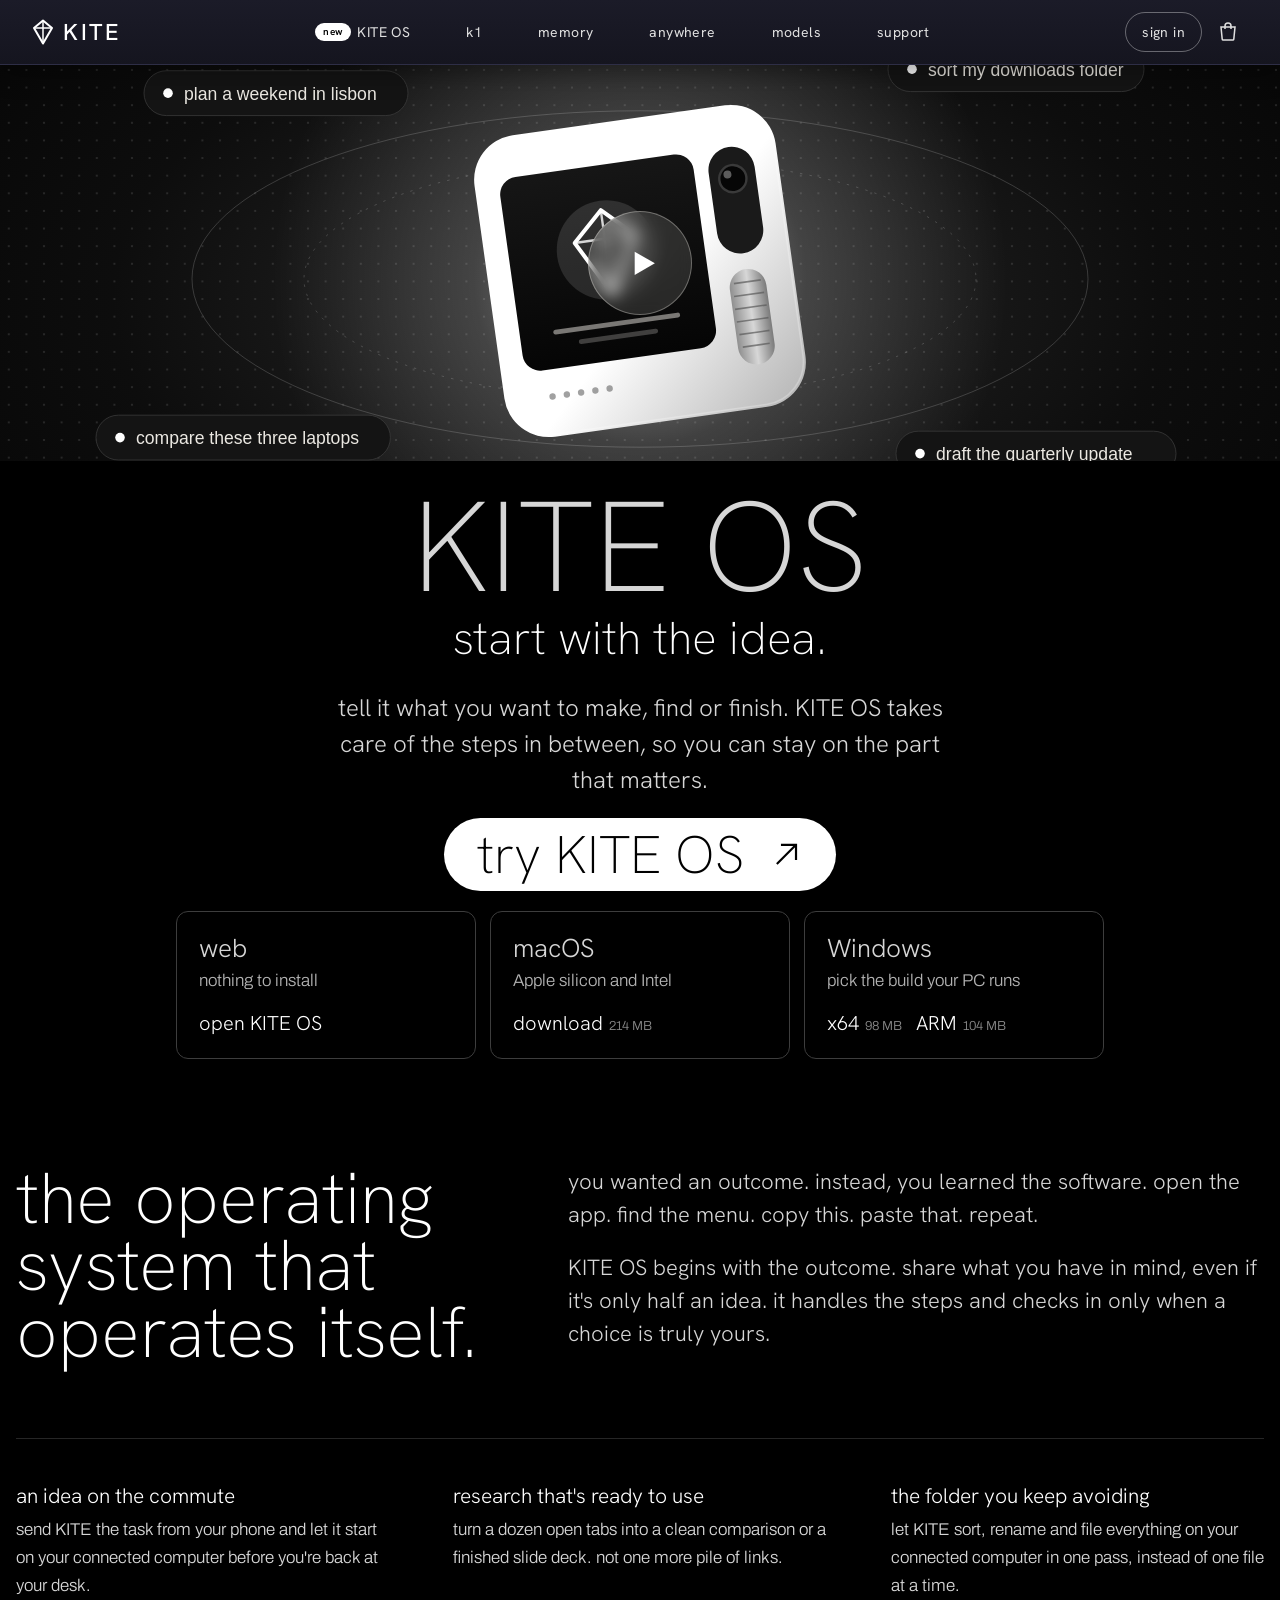
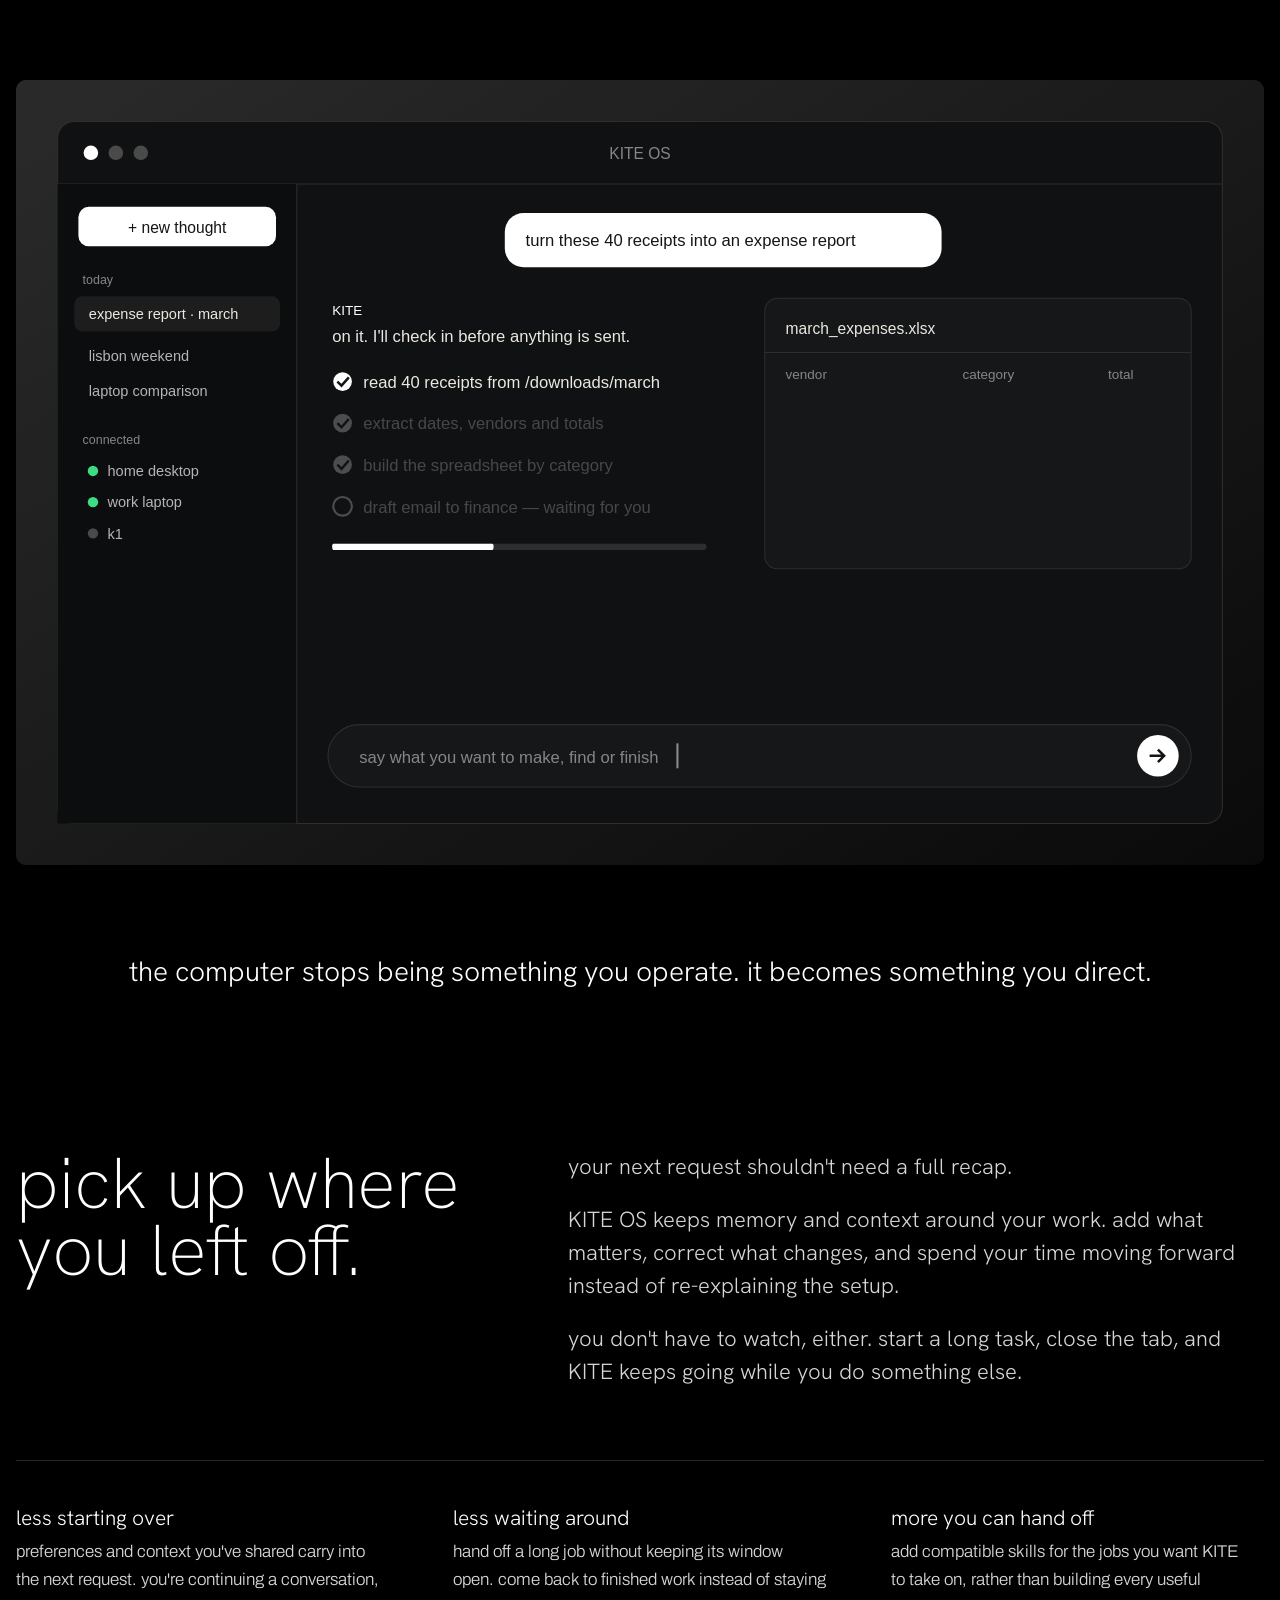
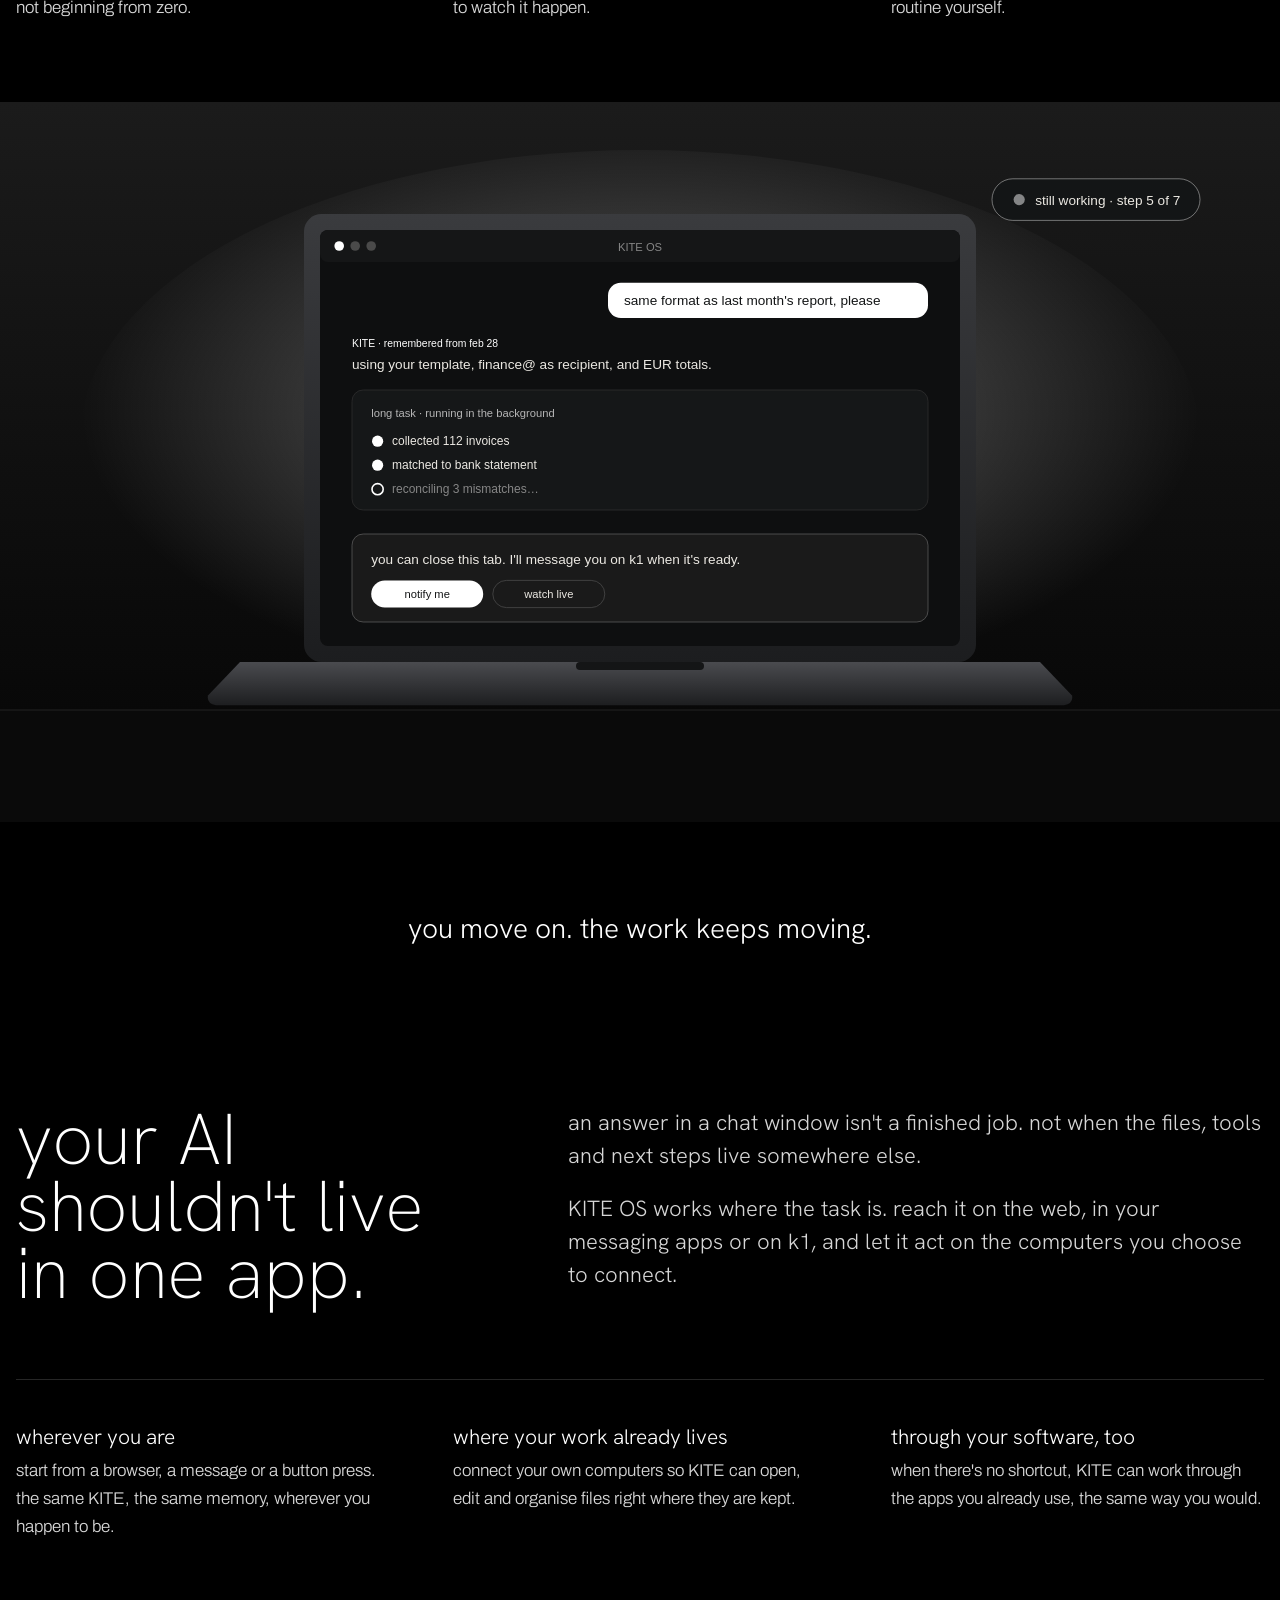
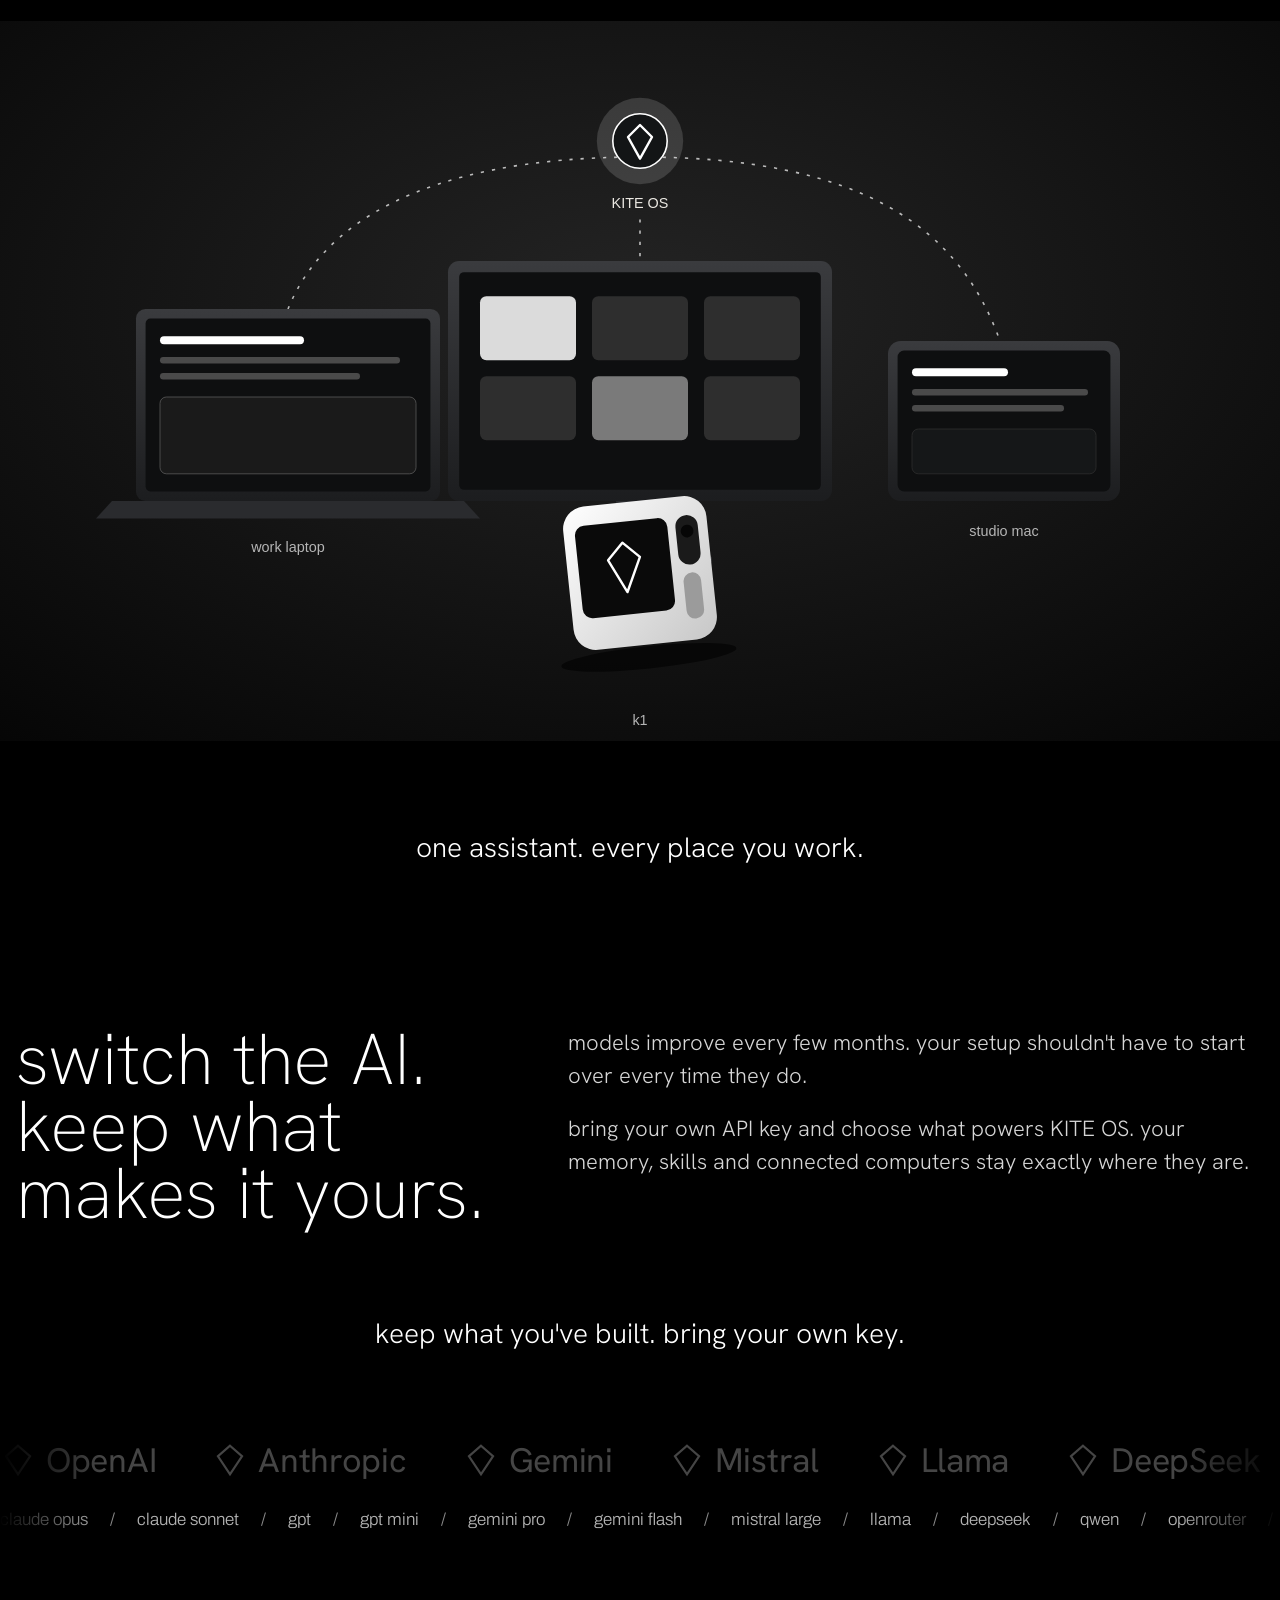
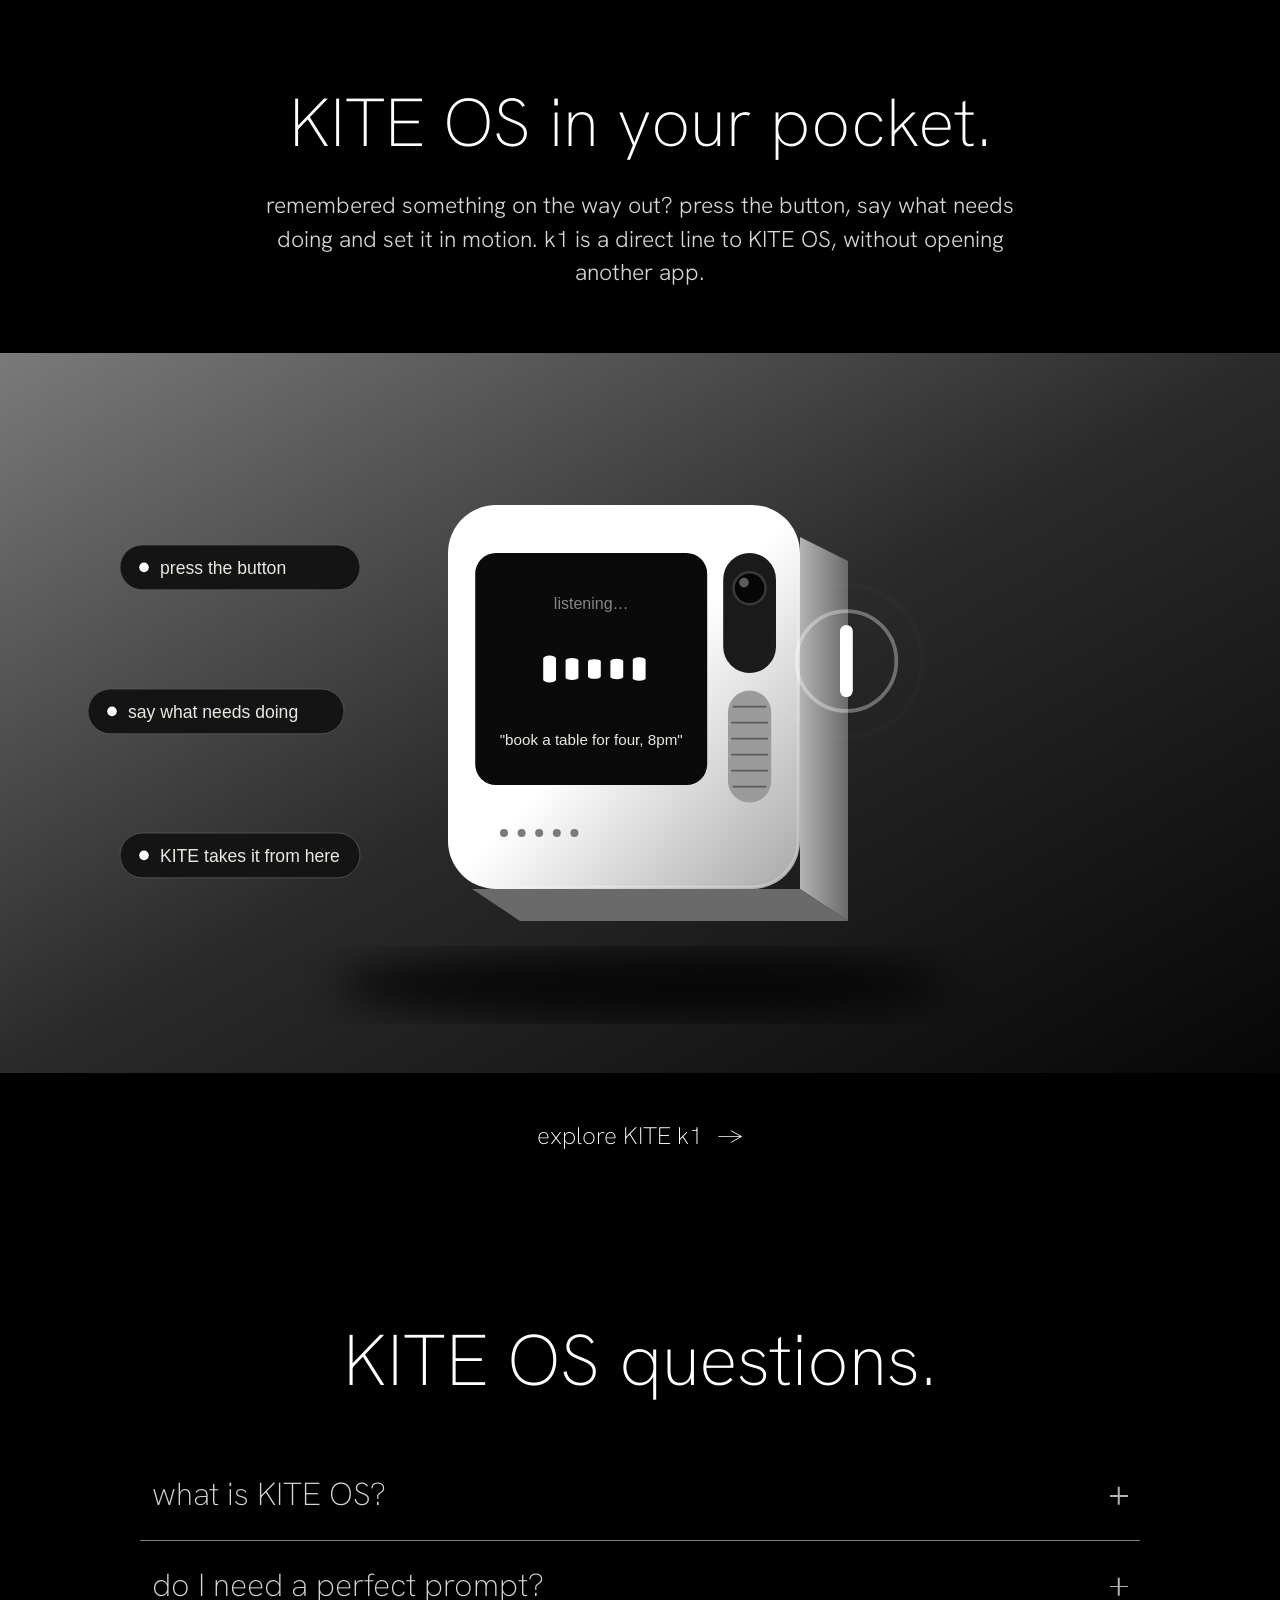
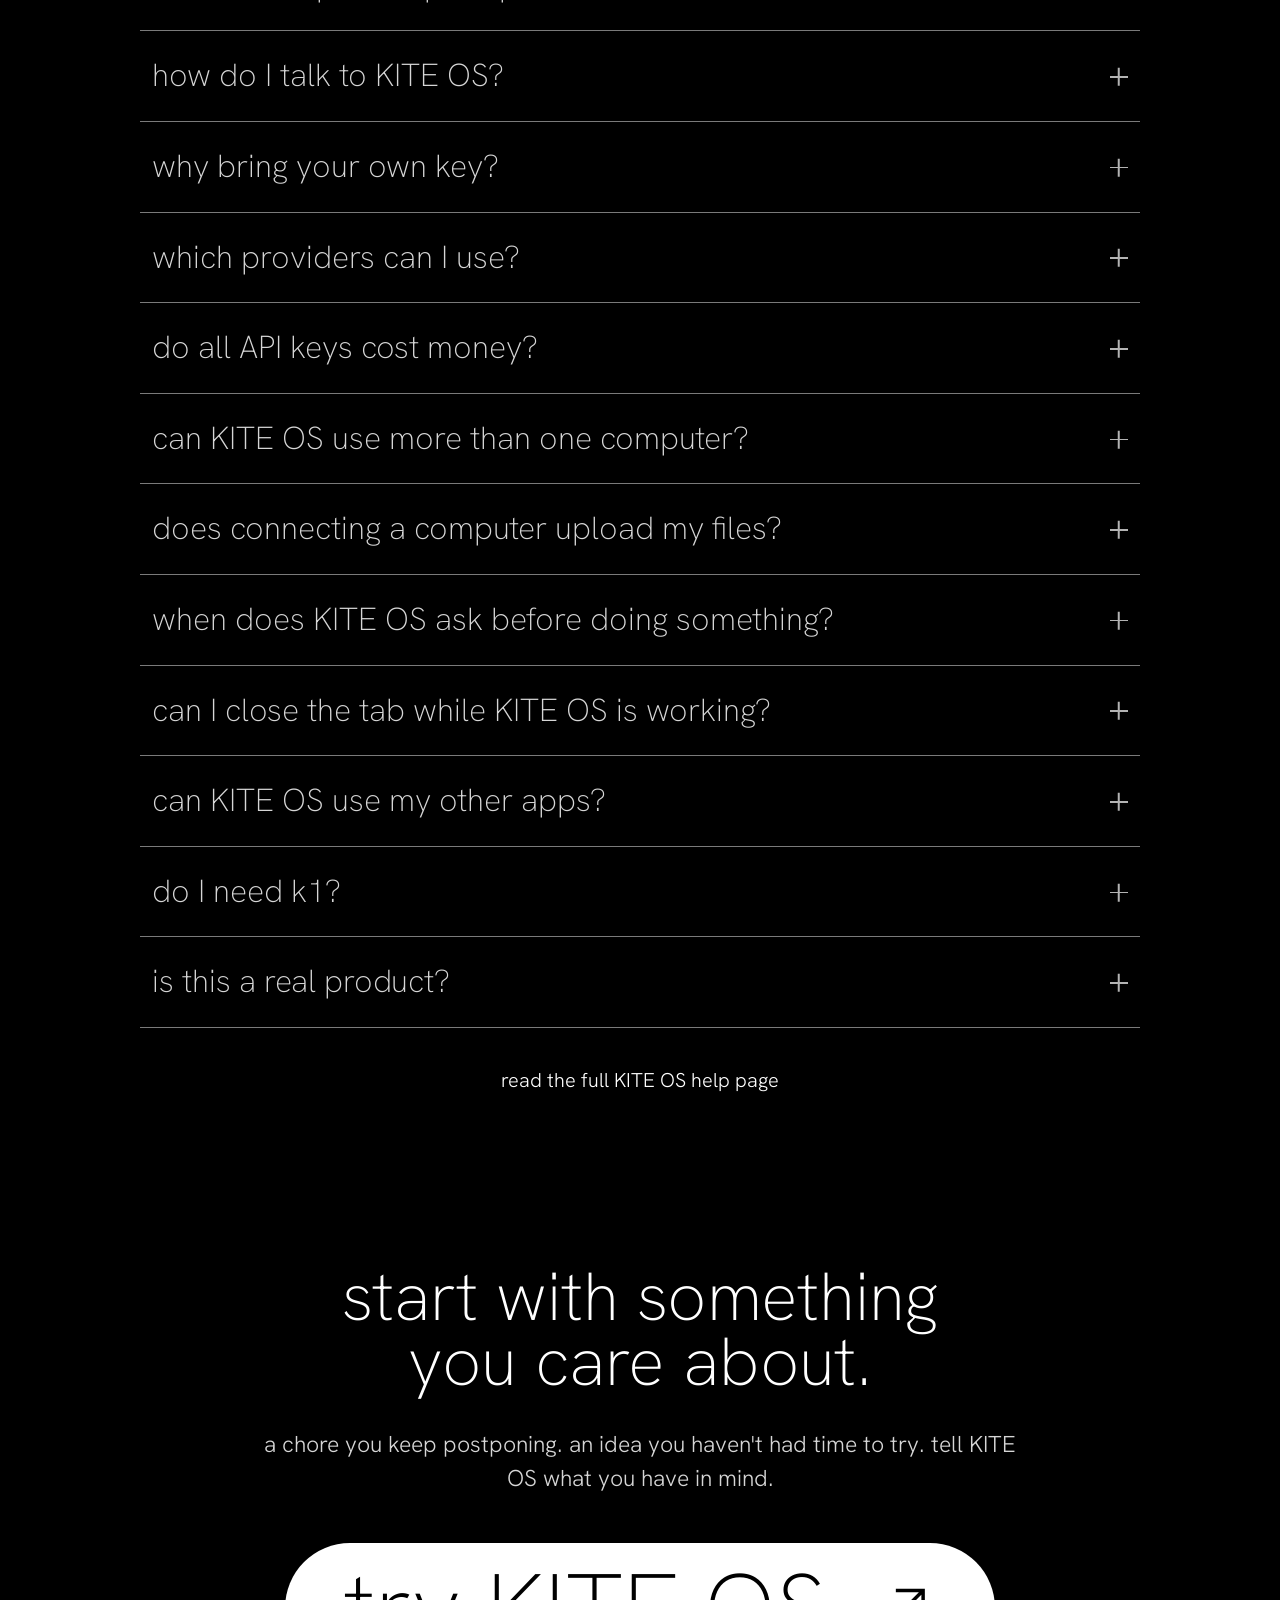
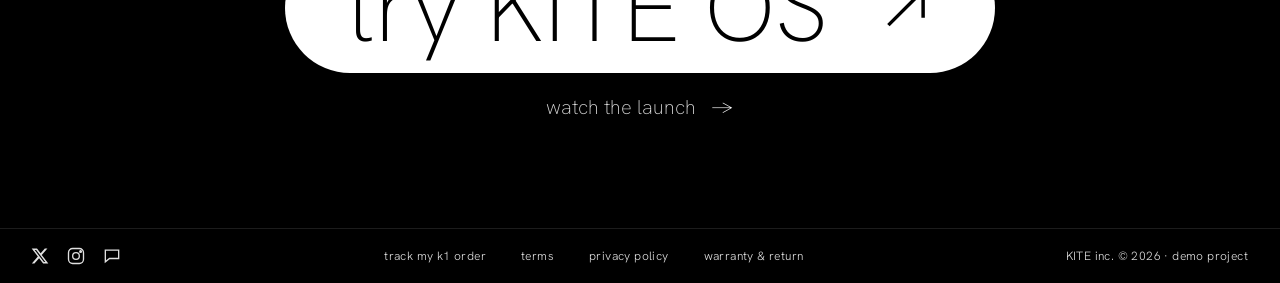
==== commit 4e2fe302: "Render FAQ as static HTML so crawlers can read it The 13 FAQ questions and answers were built by scr" ====
--- a/index.html
+++ b/index.html
@@ -226,7 +226,60 @@
     <section class="section" id="faq" aria-labelledby="faq-title">
       <div class="container reveal-group">
         <h2 class="section-title faq-title reveal" id="faq-title" style="--i:0">KITE OS questions.</h2>
-        <div class="faq-list reveal" style="--i:1" data-faq></div>
+        <div class="faq-list reveal" style="--i:1" data-faq>
+          <div class="faq-item">
+            <h3><button class="faq-q" type="button" aria-expanded="false" aria-controls="faq-a-0" id="faq-q-0"><span>what is KITE OS?</span><span class="faq-icon" aria-hidden="true"></span></button></h3>
+            <div class="faq-a" id="faq-a-0" role="region" aria-labelledby="faq-q-0"><div><p>KITE OS is an AI operating layer that starts from what you want done. you describe the outcome, and it plans and carries out the steps across the web, your connected computers and your apps, checking with you when a decision is yours to make.</p></div></div>
+          </div>
+          <div class="faq-item">
+            <h3><button class="faq-q" type="button" aria-expanded="false" aria-controls="faq-a-1" id="faq-q-1"><span>do I need a perfect prompt?</span><span class="faq-icon" aria-hidden="true"></span></button></h3>
+            <div class="faq-a" id="faq-a-1" role="region" aria-labelledby="faq-q-1"><div><p>no. say it the way you'd say it to a colleague, even if the idea isn't finished. KITE asks follow-up questions when something important is missing.</p></div></div>
+          </div>
+          <div class="faq-item">
+            <h3><button class="faq-q" type="button" aria-expanded="false" aria-controls="faq-a-2" id="faq-q-2"><span>how do I talk to KITE OS?</span><span class="faq-icon" aria-hidden="true"></span></button></h3>
+            <div class="faq-a" id="faq-a-2" role="region" aria-labelledby="faq-q-2"><div><p>type or speak in the web app, message it from your chat apps, or press the button on k1. it's the same assistant and the same memory everywhere.</p></div></div>
+          </div>
+          <div class="faq-item">
+            <h3><button class="faq-q" type="button" aria-expanded="false" aria-controls="faq-a-3" id="faq-q-3"><span>why bring your own key?</span><span class="faq-icon" aria-hidden="true"></span></button></h3>
+            <div class="faq-a" id="faq-a-3" role="region" aria-labelledby="faq-q-3"><div><p>it lets you choose which model powers KITE OS and switch later without losing your memory, skills or connected computers. you pay the model provider directly.</p></div></div>
+          </div>
+          <div class="faq-item">
+            <h3><button class="faq-q" type="button" aria-expanded="false" aria-controls="faq-a-4" id="faq-q-4"><span>which providers can I use?</span><span class="faq-icon" aria-hidden="true"></span></button></h3>
+            <div class="faq-a" id="faq-a-4" role="region" aria-labelledby="faq-q-4"><div><p>major hosted providers, routers like OpenRouter, local runtimes like Ollama, or any compatible endpoint you run yourself.</p></div></div>
+          </div>
+          <div class="faq-item">
+            <h3><button class="faq-q" type="button" aria-expanded="false" aria-controls="faq-a-5" id="faq-q-5"><span>do all API keys cost money?</span><span class="faq-icon" aria-hidden="true"></span></button></h3>
+            <div class="faq-a" id="faq-a-5" role="region" aria-labelledby="faq-q-5"><div><p>it depends on the provider. some offer free tiers, and local models running on your own hardware don't charge per request at all.</p></div></div>
+          </div>
+          <div class="faq-item">
+            <h3><button class="faq-q" type="button" aria-expanded="false" aria-controls="faq-a-6" id="faq-q-6"><span>can KITE OS use more than one computer?</span><span class="faq-icon" aria-hidden="true"></span></button></h3>
+            <div class="faq-a" id="faq-a-6" role="region" aria-labelledby="faq-q-6"><div><p>yes. connect as many as you like and tell KITE which one a task should run on, or let it pick the one that has the files.</p></div></div>
+          </div>
+          <div class="faq-item">
+            <h3><button class="faq-q" type="button" aria-expanded="false" aria-controls="faq-a-7" id="faq-q-7"><span>does connecting a computer upload my files?</span><span class="faq-icon" aria-hidden="true"></span></button></h3>
+            <div class="faq-a" id="faq-a-7" role="region" aria-labelledby="faq-q-7"><div><p>no. files stay on your computer. KITE reads or changes only what a task needs, and you can disconnect a computer at any time.</p></div></div>
+          </div>
+          <div class="faq-item">
+            <h3><button class="faq-q" type="button" aria-expanded="false" aria-controls="faq-a-8" id="faq-q-8"><span>when does KITE OS ask before doing something?</span><span class="faq-icon" aria-hidden="true"></span></button></h3>
+            <div class="faq-a" id="faq-a-8" role="region" aria-labelledby="faq-q-8"><div><p>before anything that sends, buys, deletes or shares on your behalf. you can make it more or less cautious in settings.</p></div></div>
+          </div>
+          <div class="faq-item">
+            <h3><button class="faq-q" type="button" aria-expanded="false" aria-controls="faq-a-9" id="faq-q-9"><span>can I close the tab while KITE OS is working?</span><span class="faq-icon" aria-hidden="true"></span></button></h3>
+            <div class="faq-a" id="faq-a-9" role="region" aria-labelledby="faq-q-9"><div><p>yes. long tasks keep running in the background and KITE lets you know when they're finished or need you.</p></div></div>
+          </div>
+          <div class="faq-item">
+            <h3><button class="faq-q" type="button" aria-expanded="false" aria-controls="faq-a-10" id="faq-q-10"><span>can KITE OS use my other apps?</span><span class="faq-icon" aria-hidden="true"></span></button></h3>
+            <div class="faq-a" id="faq-a-10" role="region" aria-labelledby="faq-q-10"><div><p>where there's an integration it uses it directly. where there isn't, it can operate the app's interface on a connected computer, the way you would.</p></div></div>
+          </div>
+          <div class="faq-item">
+            <h3><button class="faq-q" type="button" aria-expanded="false" aria-controls="faq-a-11" id="faq-q-11"><span>do I need k1?</span><span class="faq-icon" aria-hidden="true"></span></button></h3>
+            <div class="faq-a" id="faq-a-11" role="region" aria-labelledby="faq-q-11"><div><p>no. k1 is an optional shortcut: a pocket device with a push-to-talk button. everything KITE OS does works on the web and desktop too.</p></div></div>
+          </div>
+          <div class="faq-item">
+            <h3><button class="faq-q" type="button" aria-expanded="false" aria-controls="faq-a-12" id="faq-q-12"><span>is this a real product?</span><span class="faq-icon" aria-hidden="true"></span></button></h3>
+            <div class="faq-a" id="faq-a-12" role="region" aria-labelledby="faq-q-12"><div><p>this website is a frontend design demo. KITE, KITE OS and k1 are fictional, accounts are real but the AI isn't connected yet, and nothing can actually be purchased.</p></div></div>
+          </div>
+        </div>
         <div class="faq-more reveal" style="--i:2"><a href="legal.html#support">read the full KITE OS help page</a></div>
       </div>
     </section>
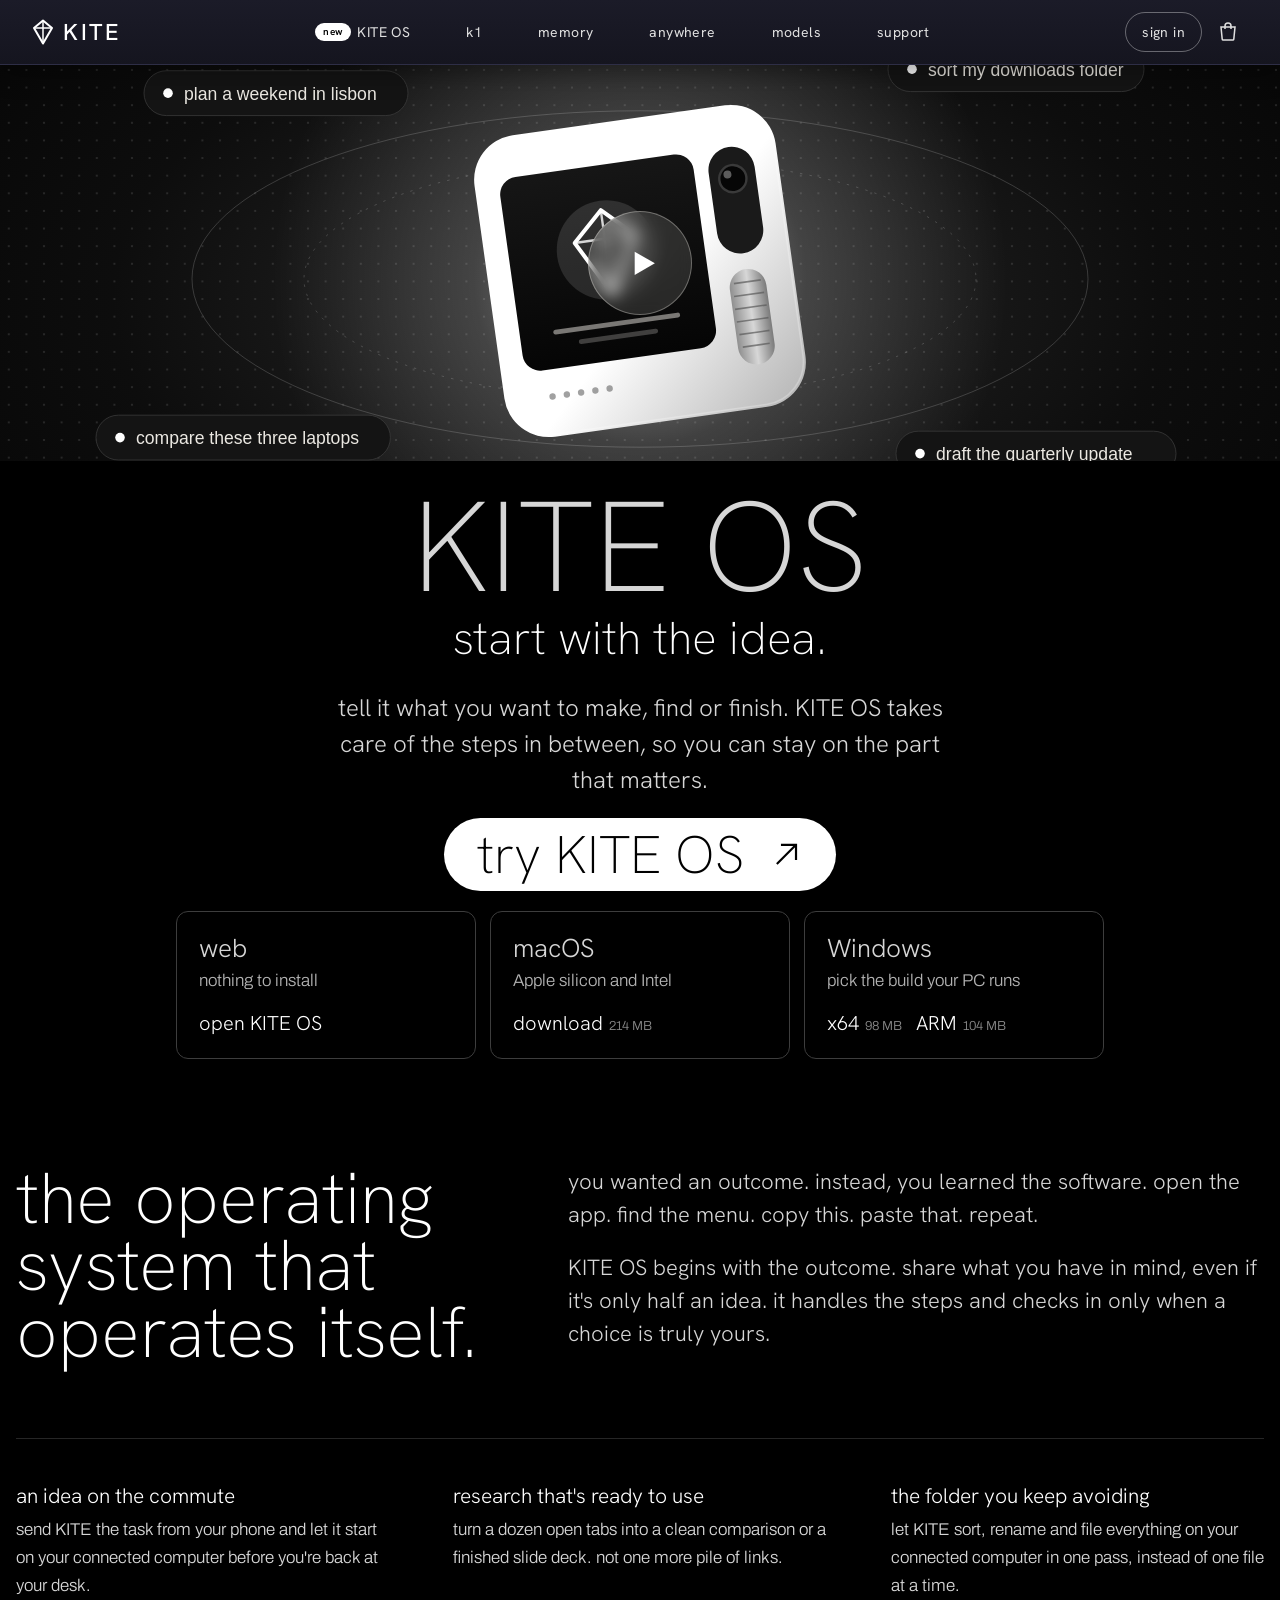
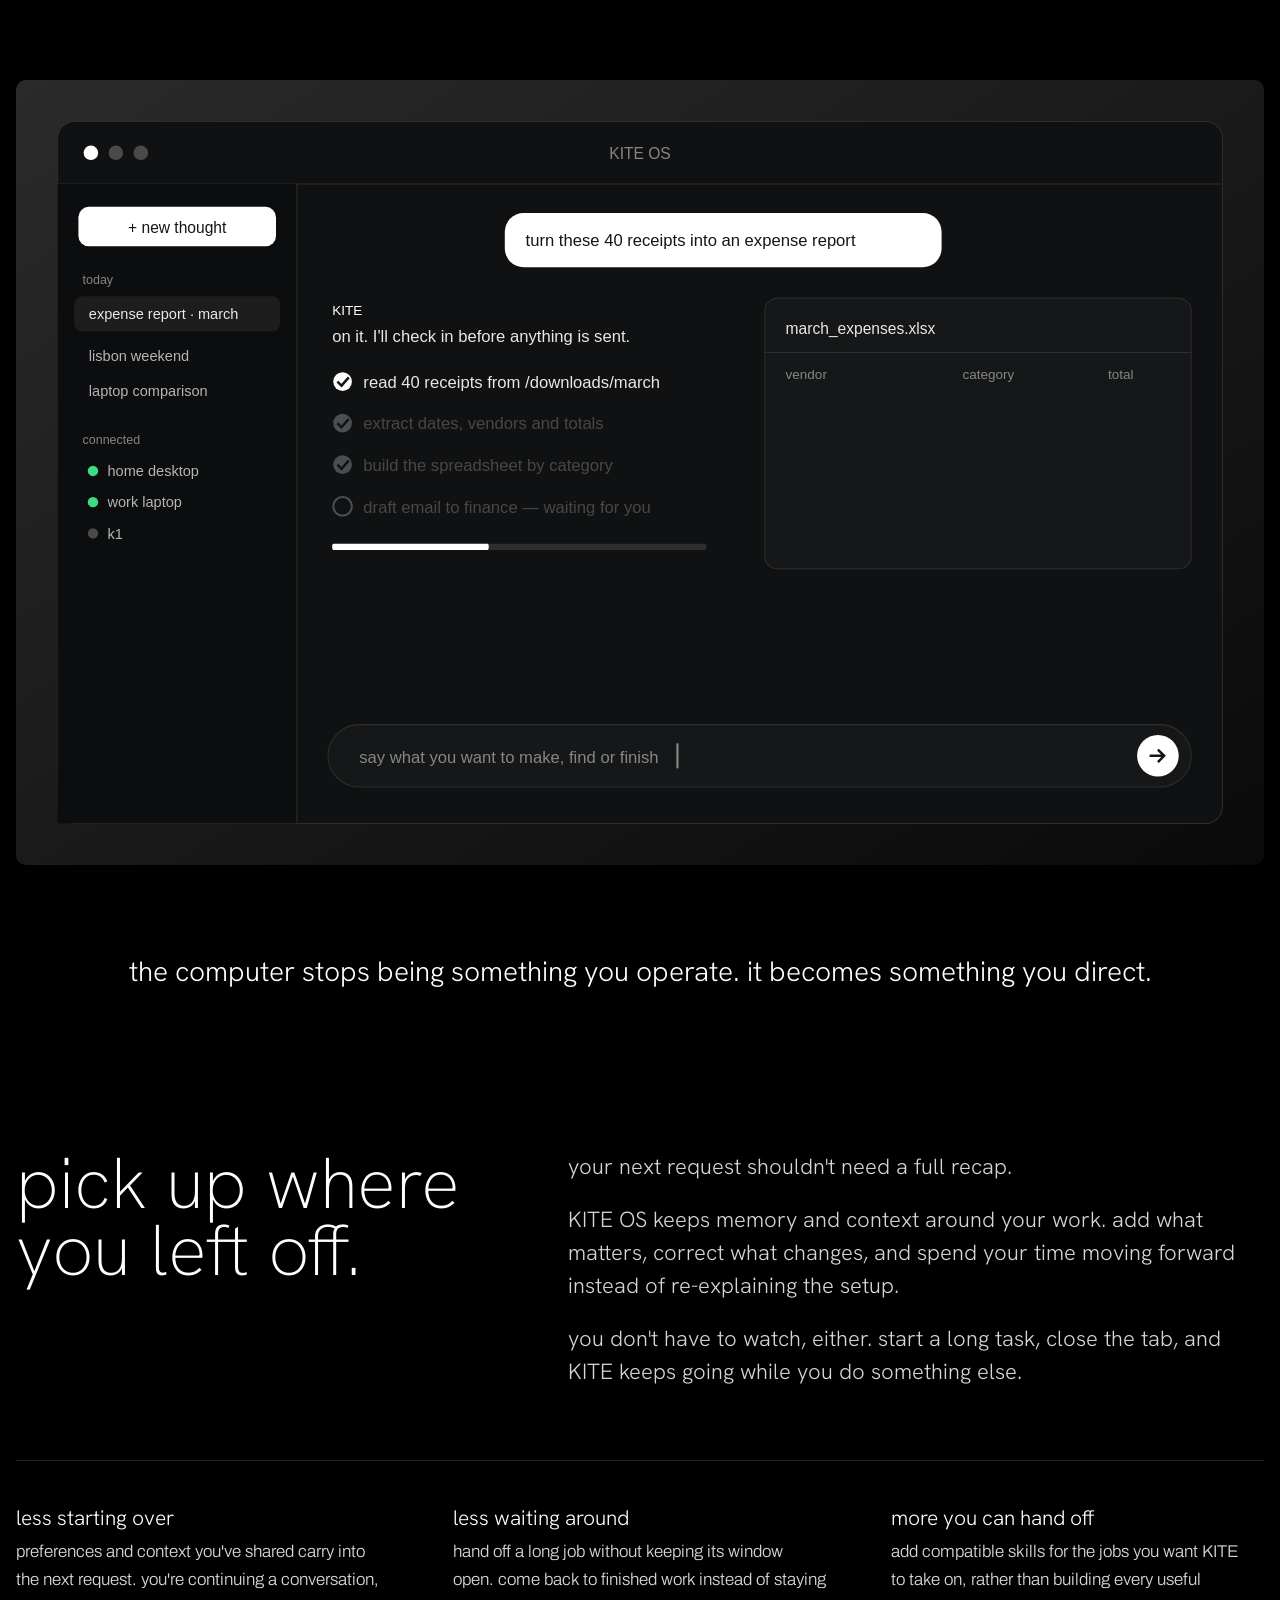
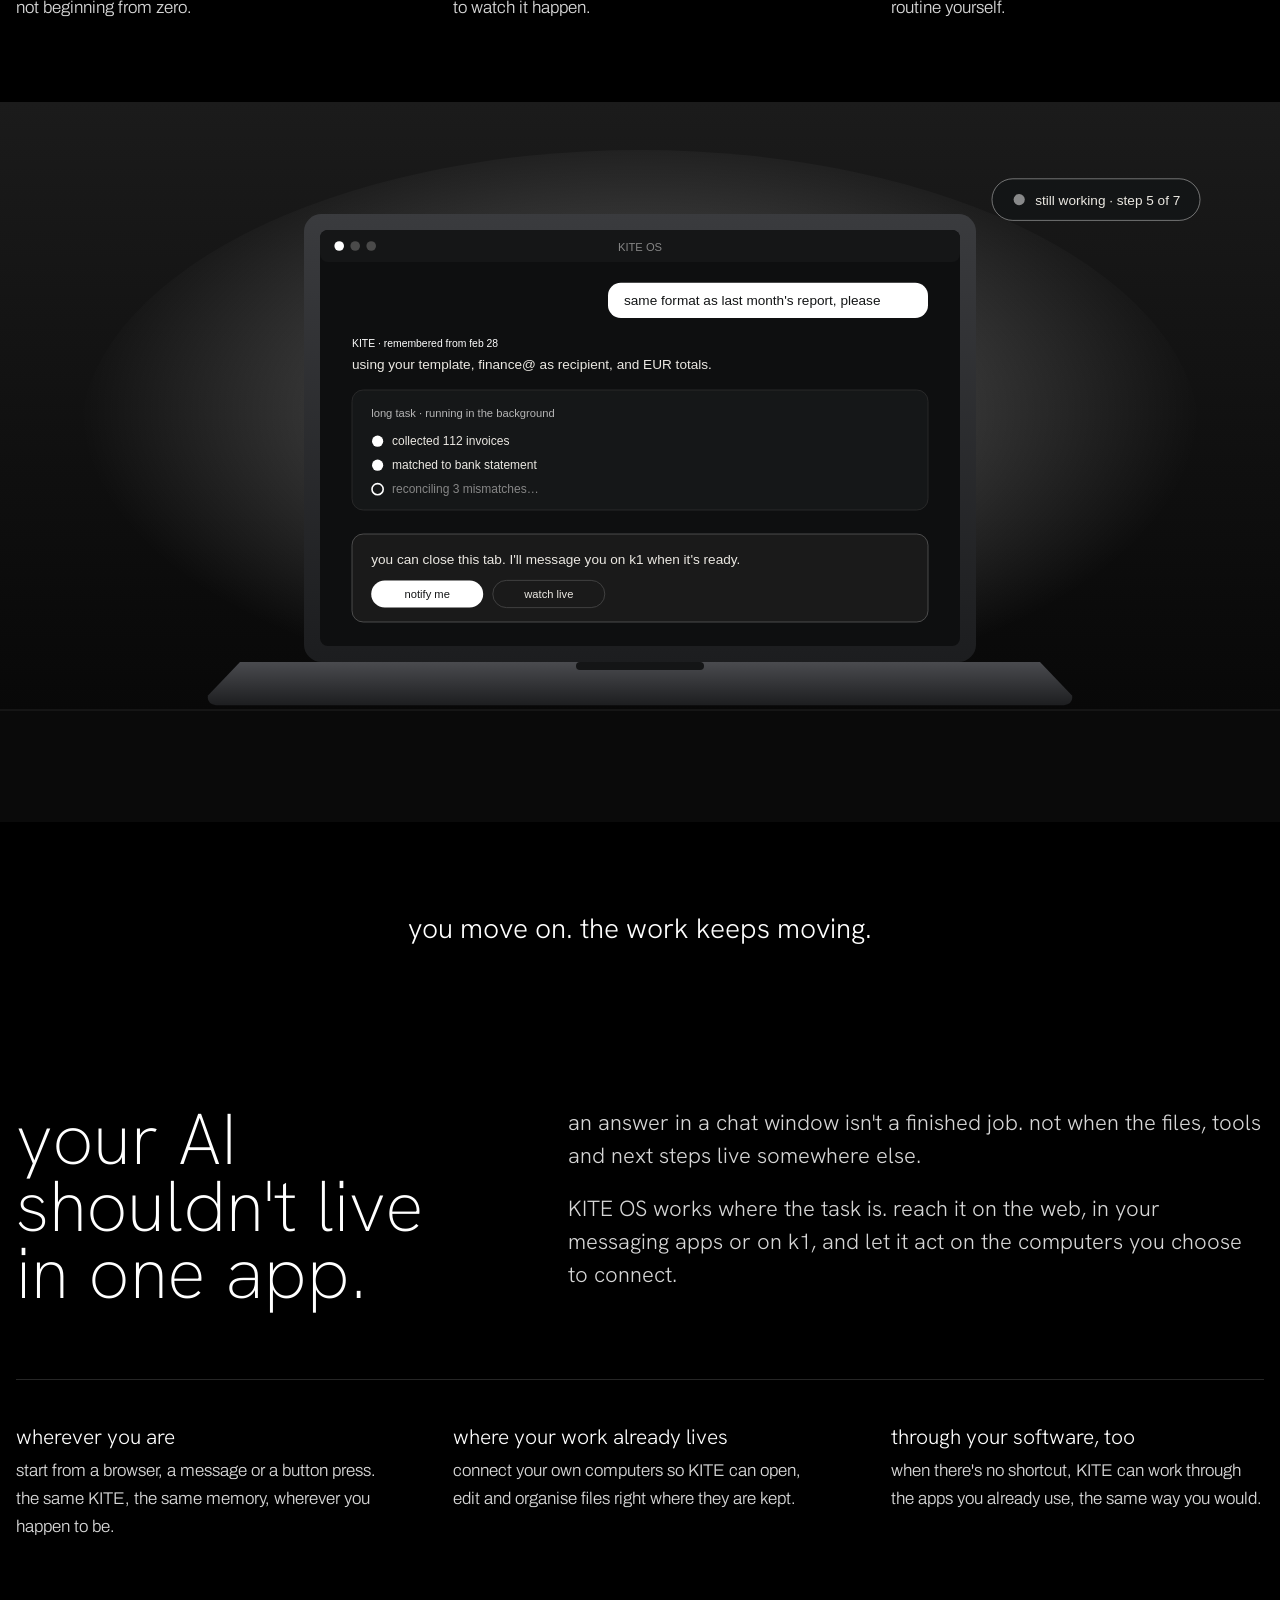
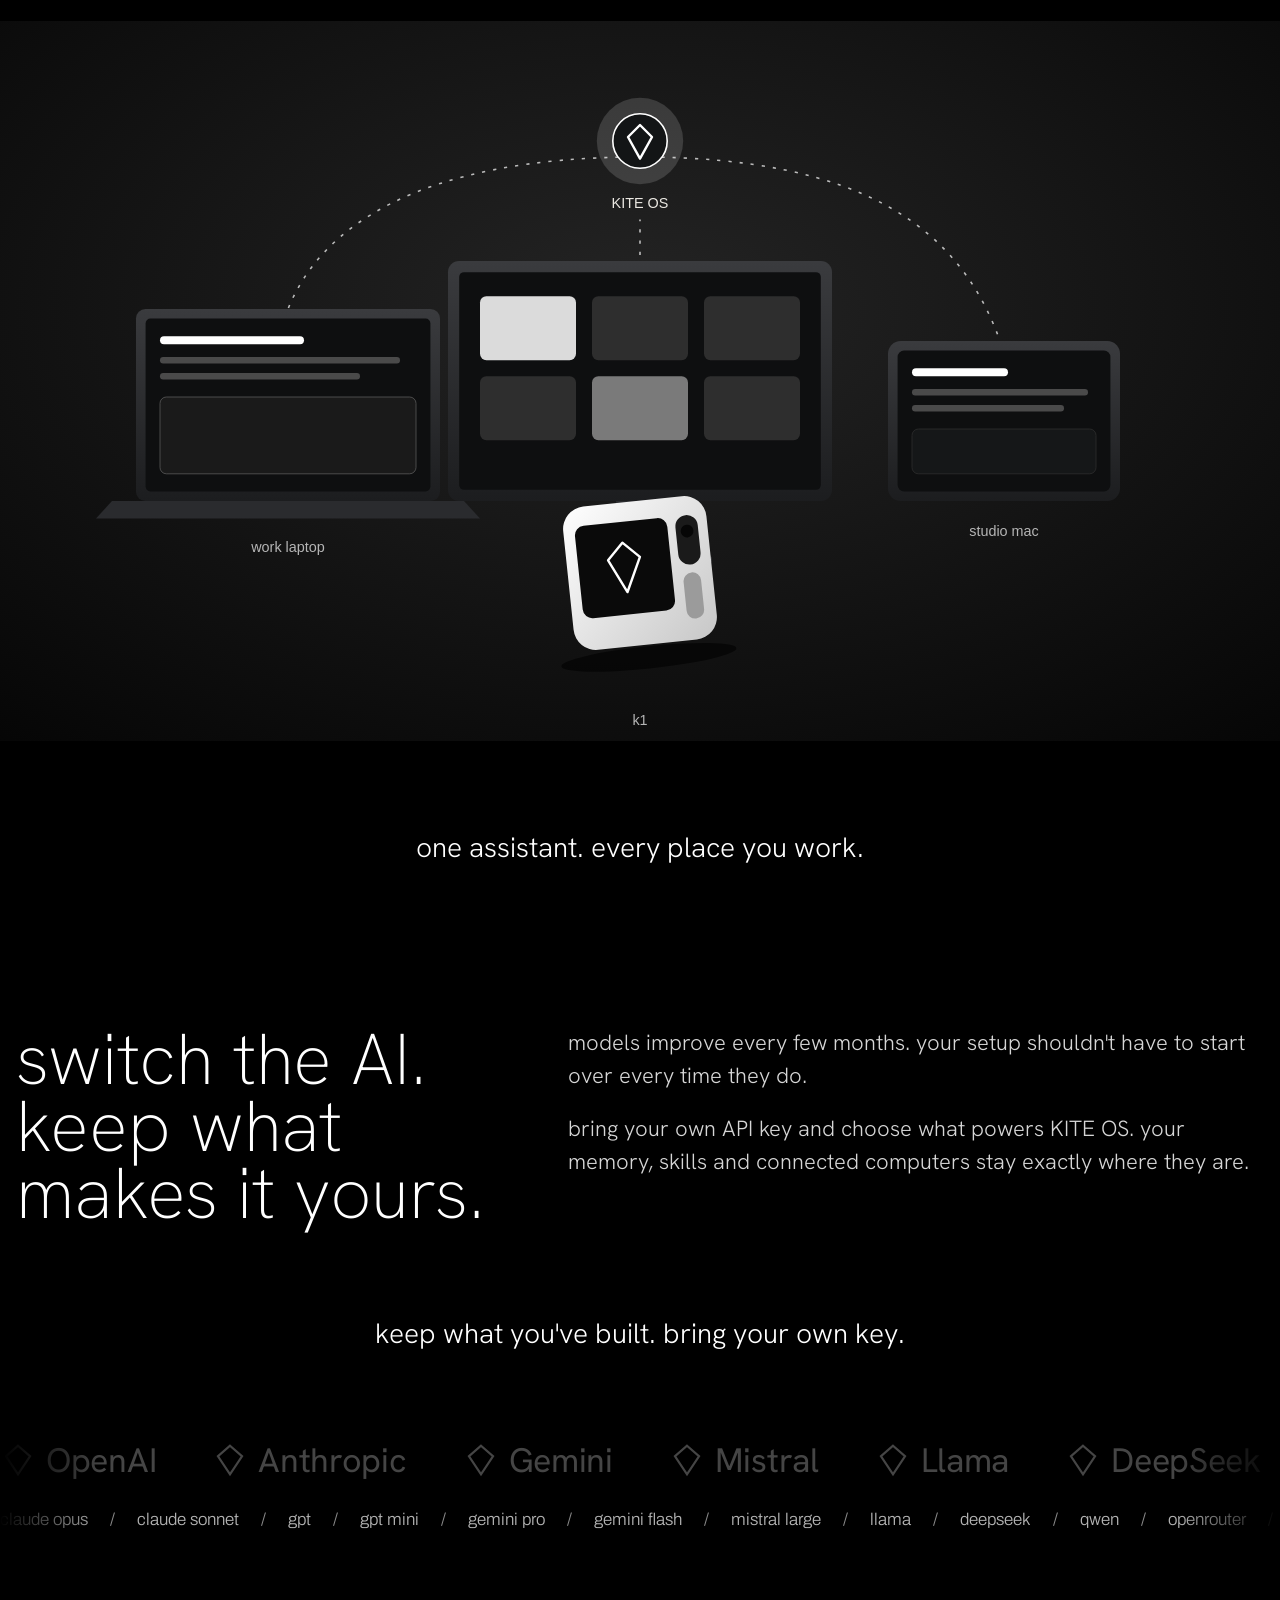
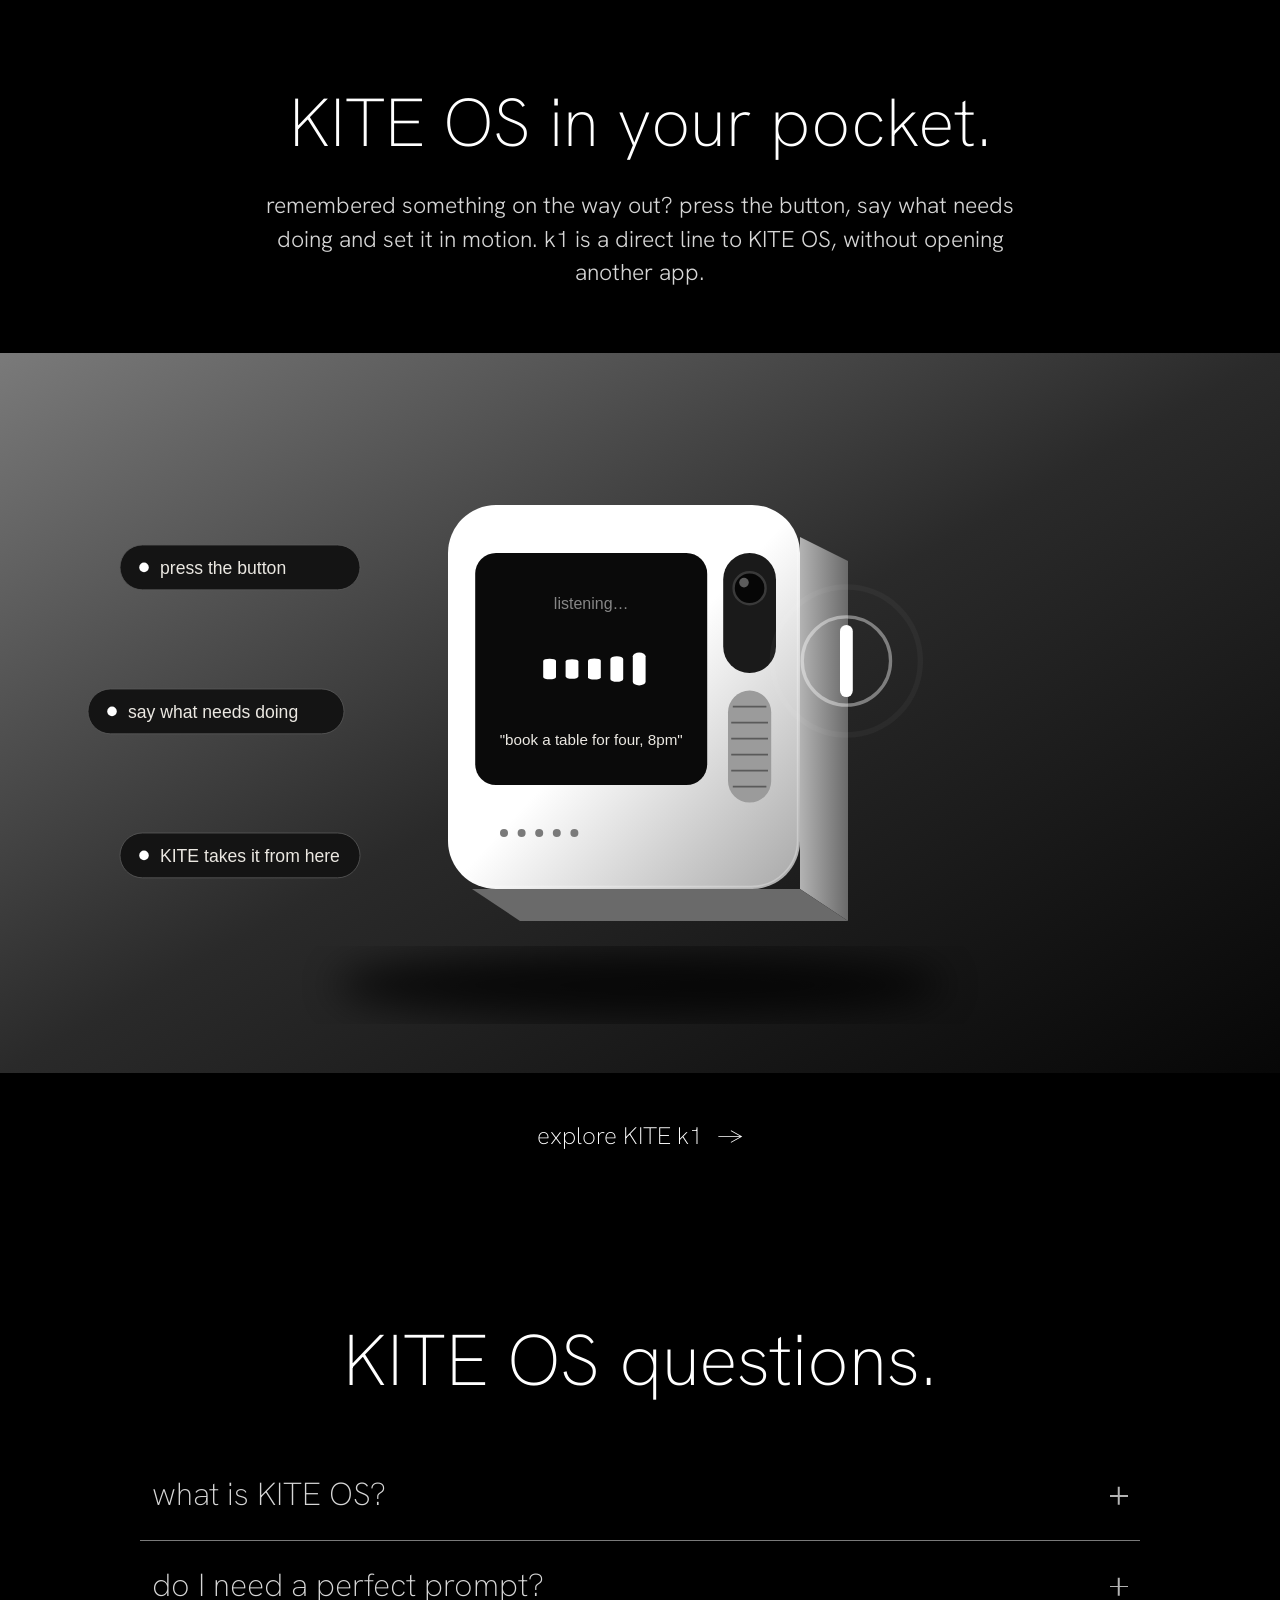
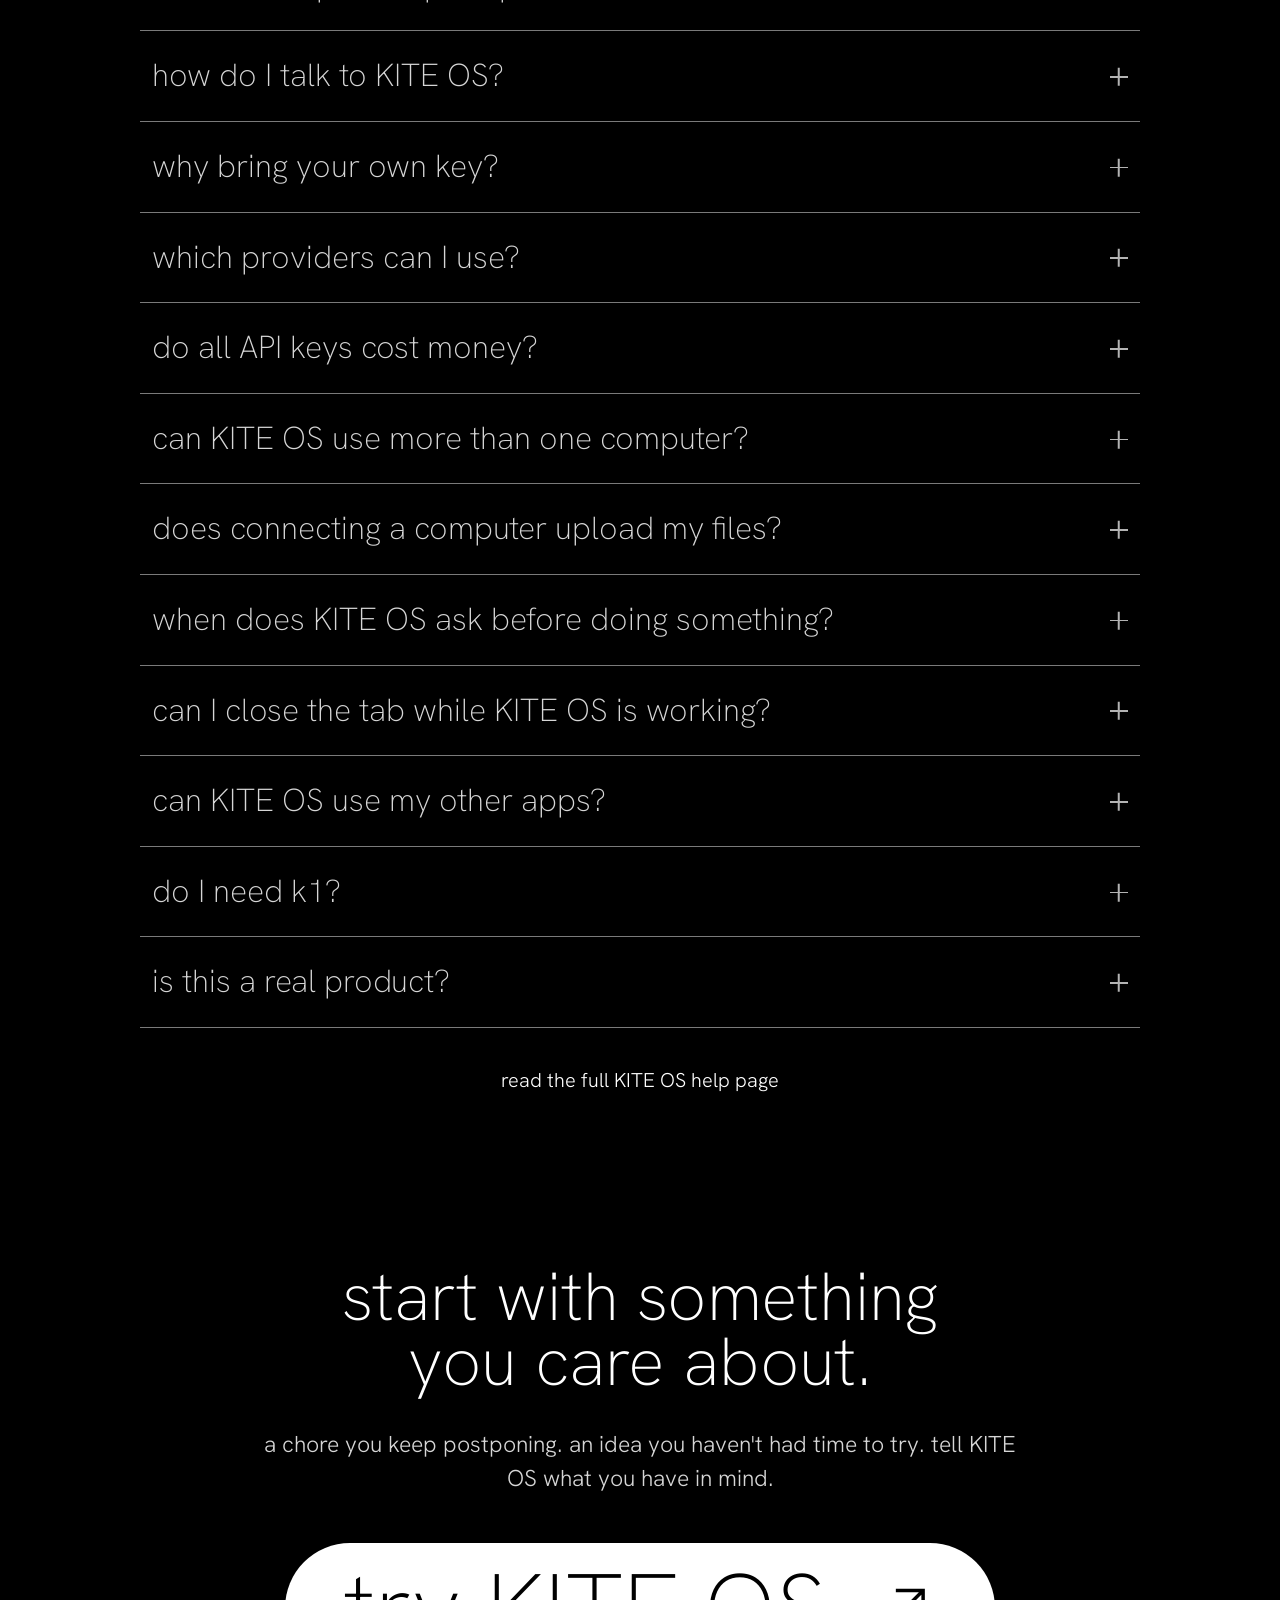
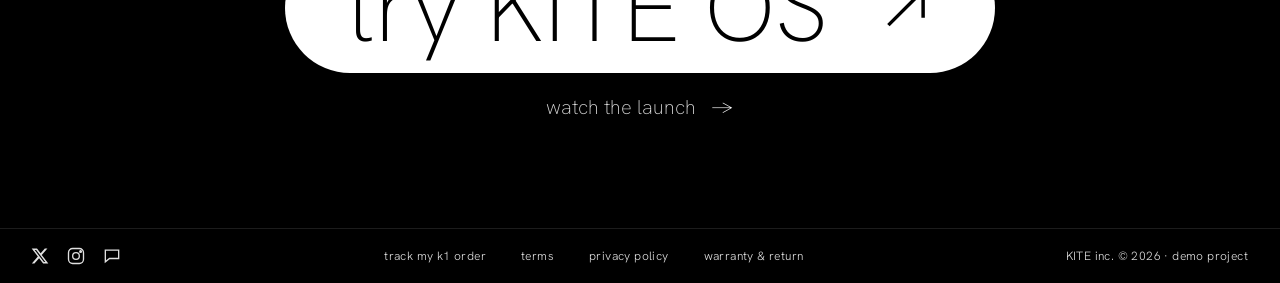
==== commit 63e2110d: "Add Organization schema and link it as the WebSite publisher Describes KITE as a fictional brand bui" ====
--- a/index.html
+++ b/index.html
@@ -24,8 +24,20 @@
 {
   "@context": "https://schema.org",
   "@type": "WebSite",
+  "@id": "https://rabbit-r1-clone.vercel.app/#website",
   "name": "KITE OS",
-  "url": "https://rabbit-r1-clone.vercel.app/"
+  "url": "https://rabbit-r1-clone.vercel.app/",
+  "publisher": { "@id": "https://rabbit-r1-clone.vercel.app/#organization" }
+}
+</script>
+<script type="application/ld+json">
+{
+  "@context": "https://schema.org",
+  "@type": "Organization",
+  "@id": "https://rabbit-r1-clone.vercel.app/#organization",
+  "name": "KITE",
+  "url": "https://rabbit-r1-clone.vercel.app/",
+  "description": "KITE is a fictional brand built for a website design demo. KITE OS and the k1 device are fictional, and nothing on this website can be purchased."
 }
 </script>
 
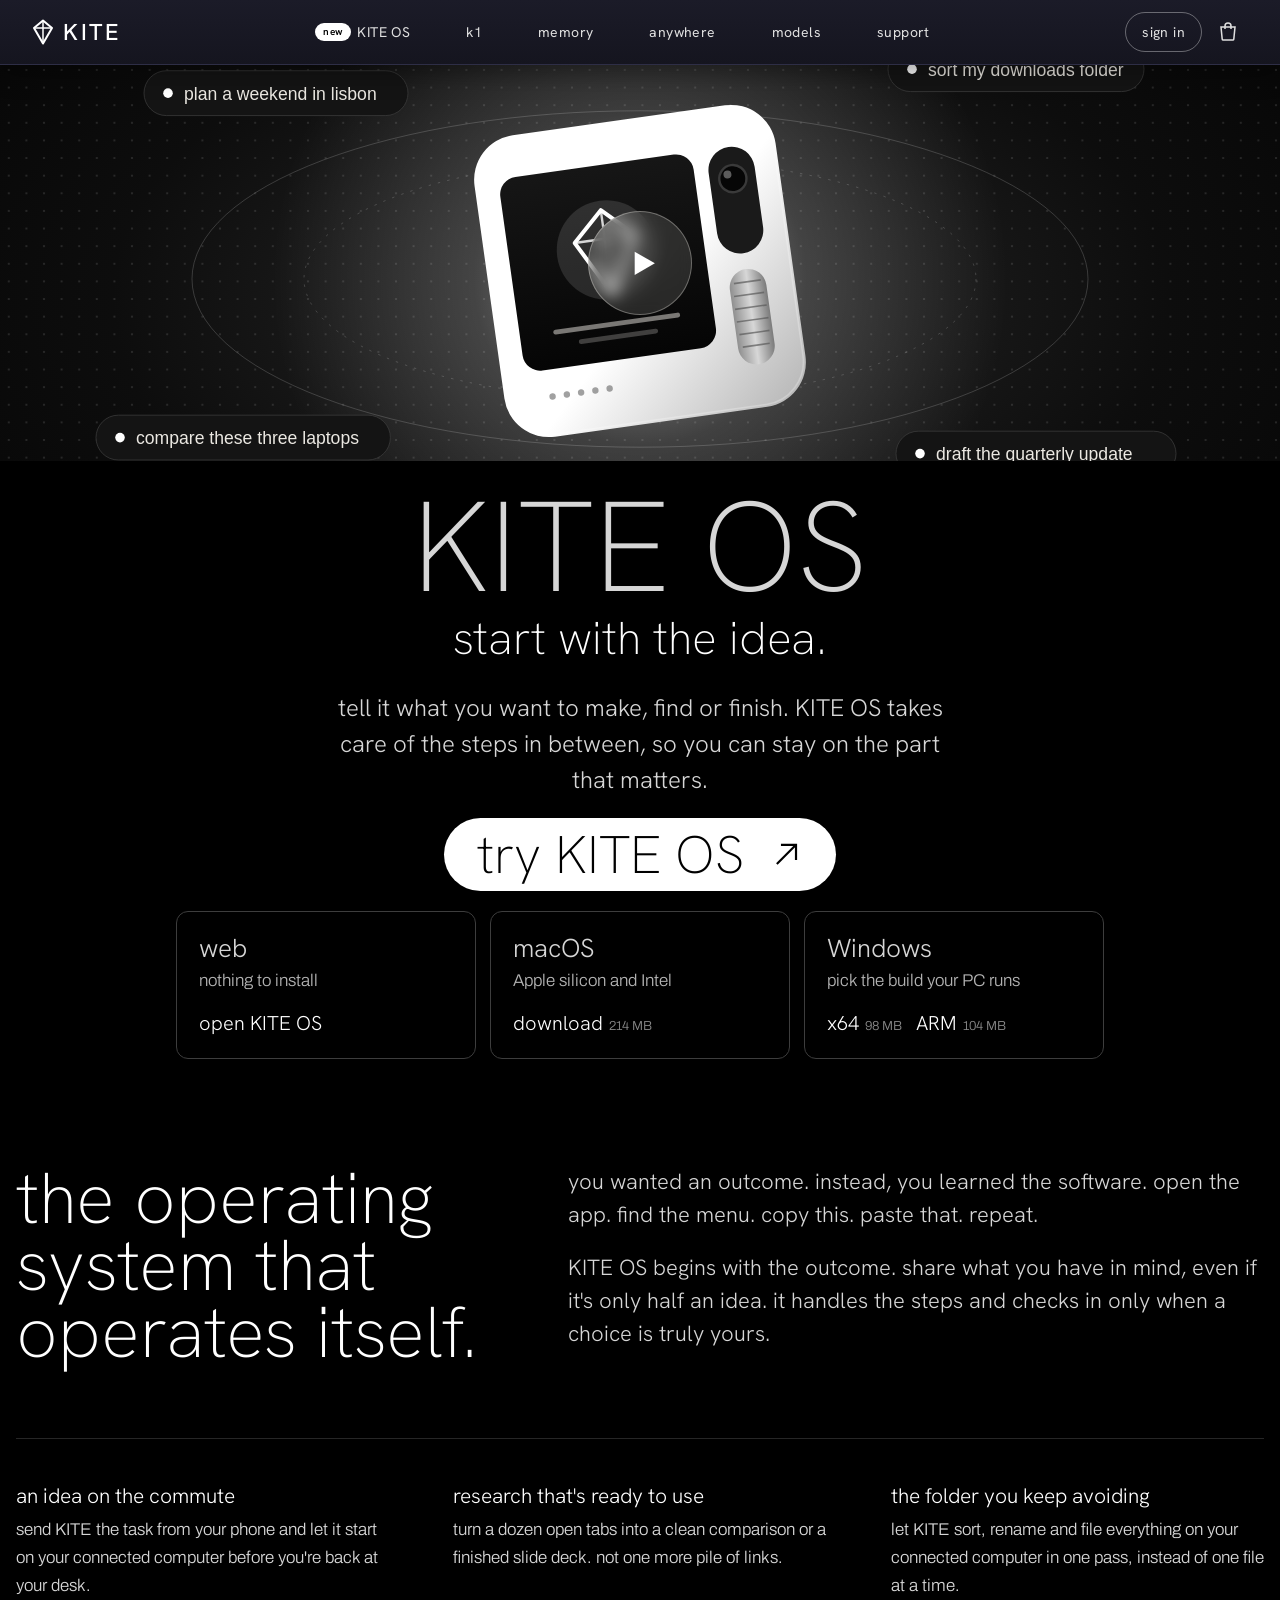
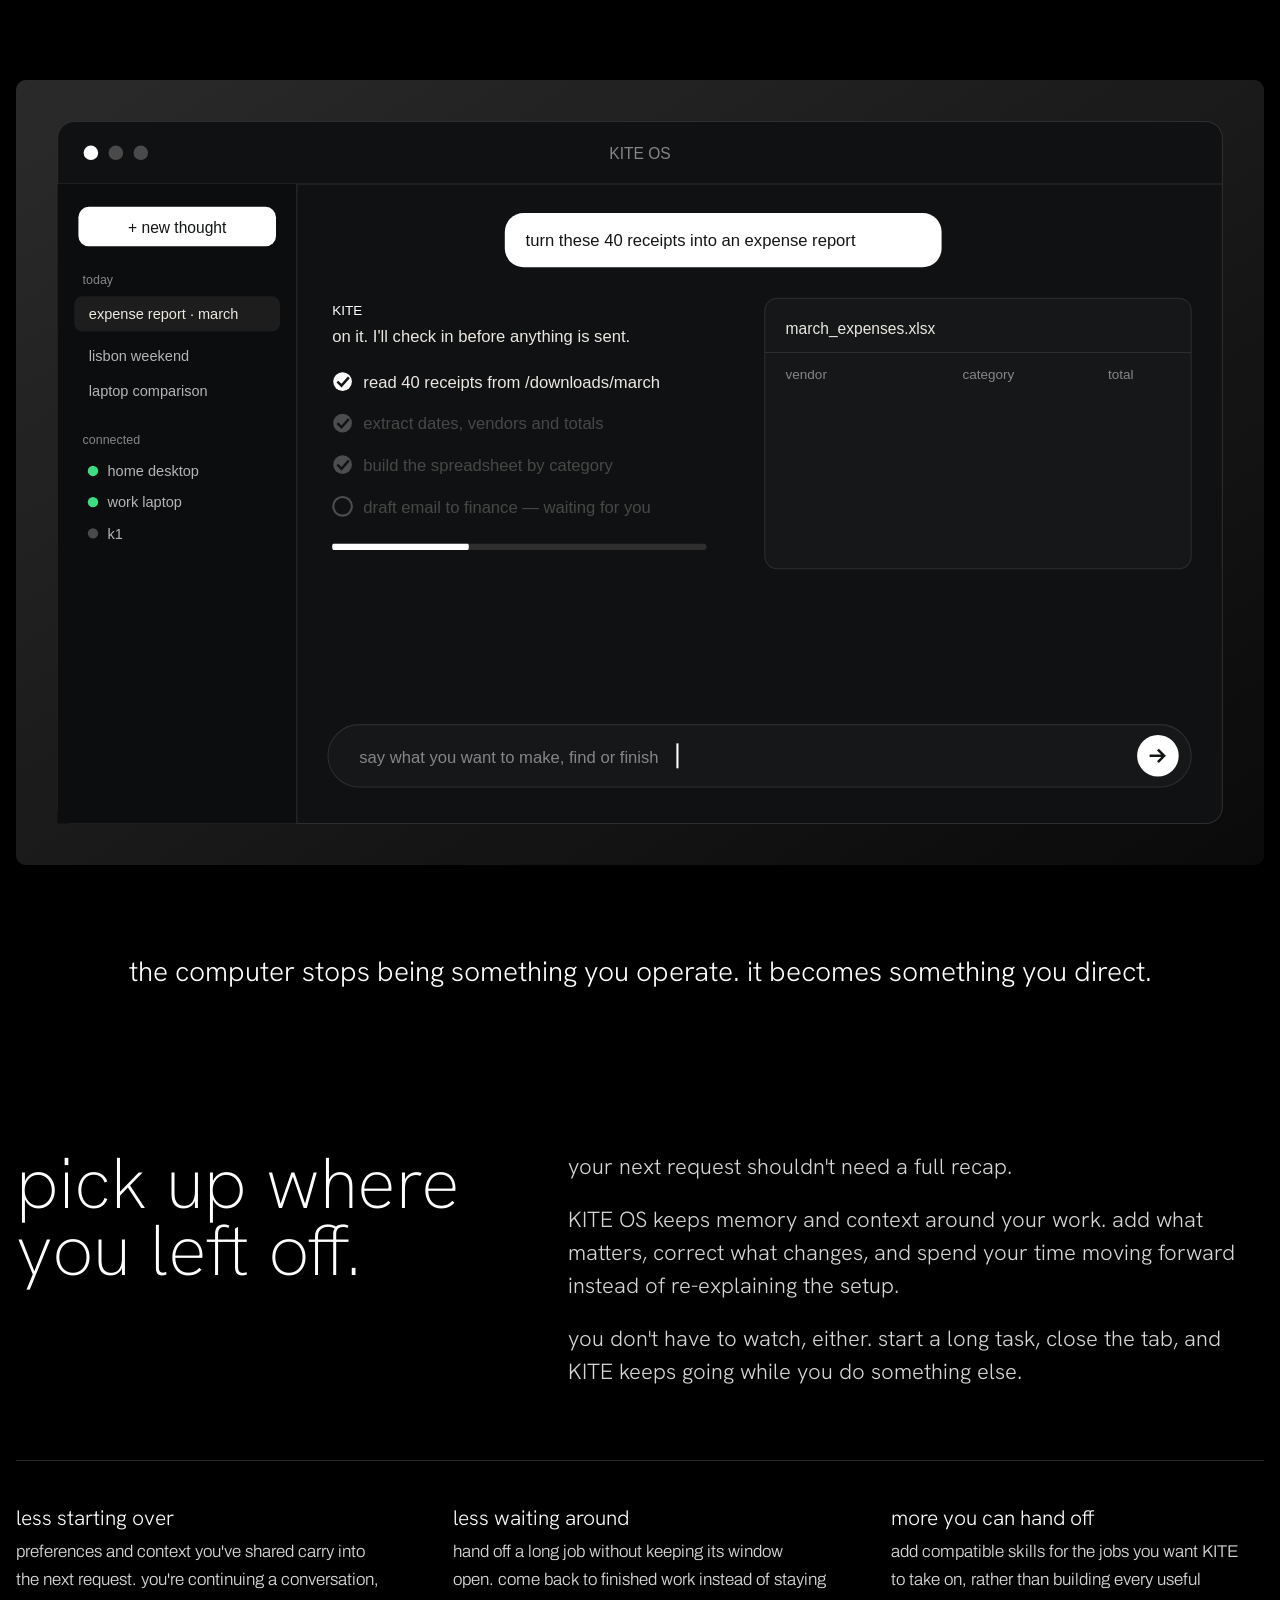
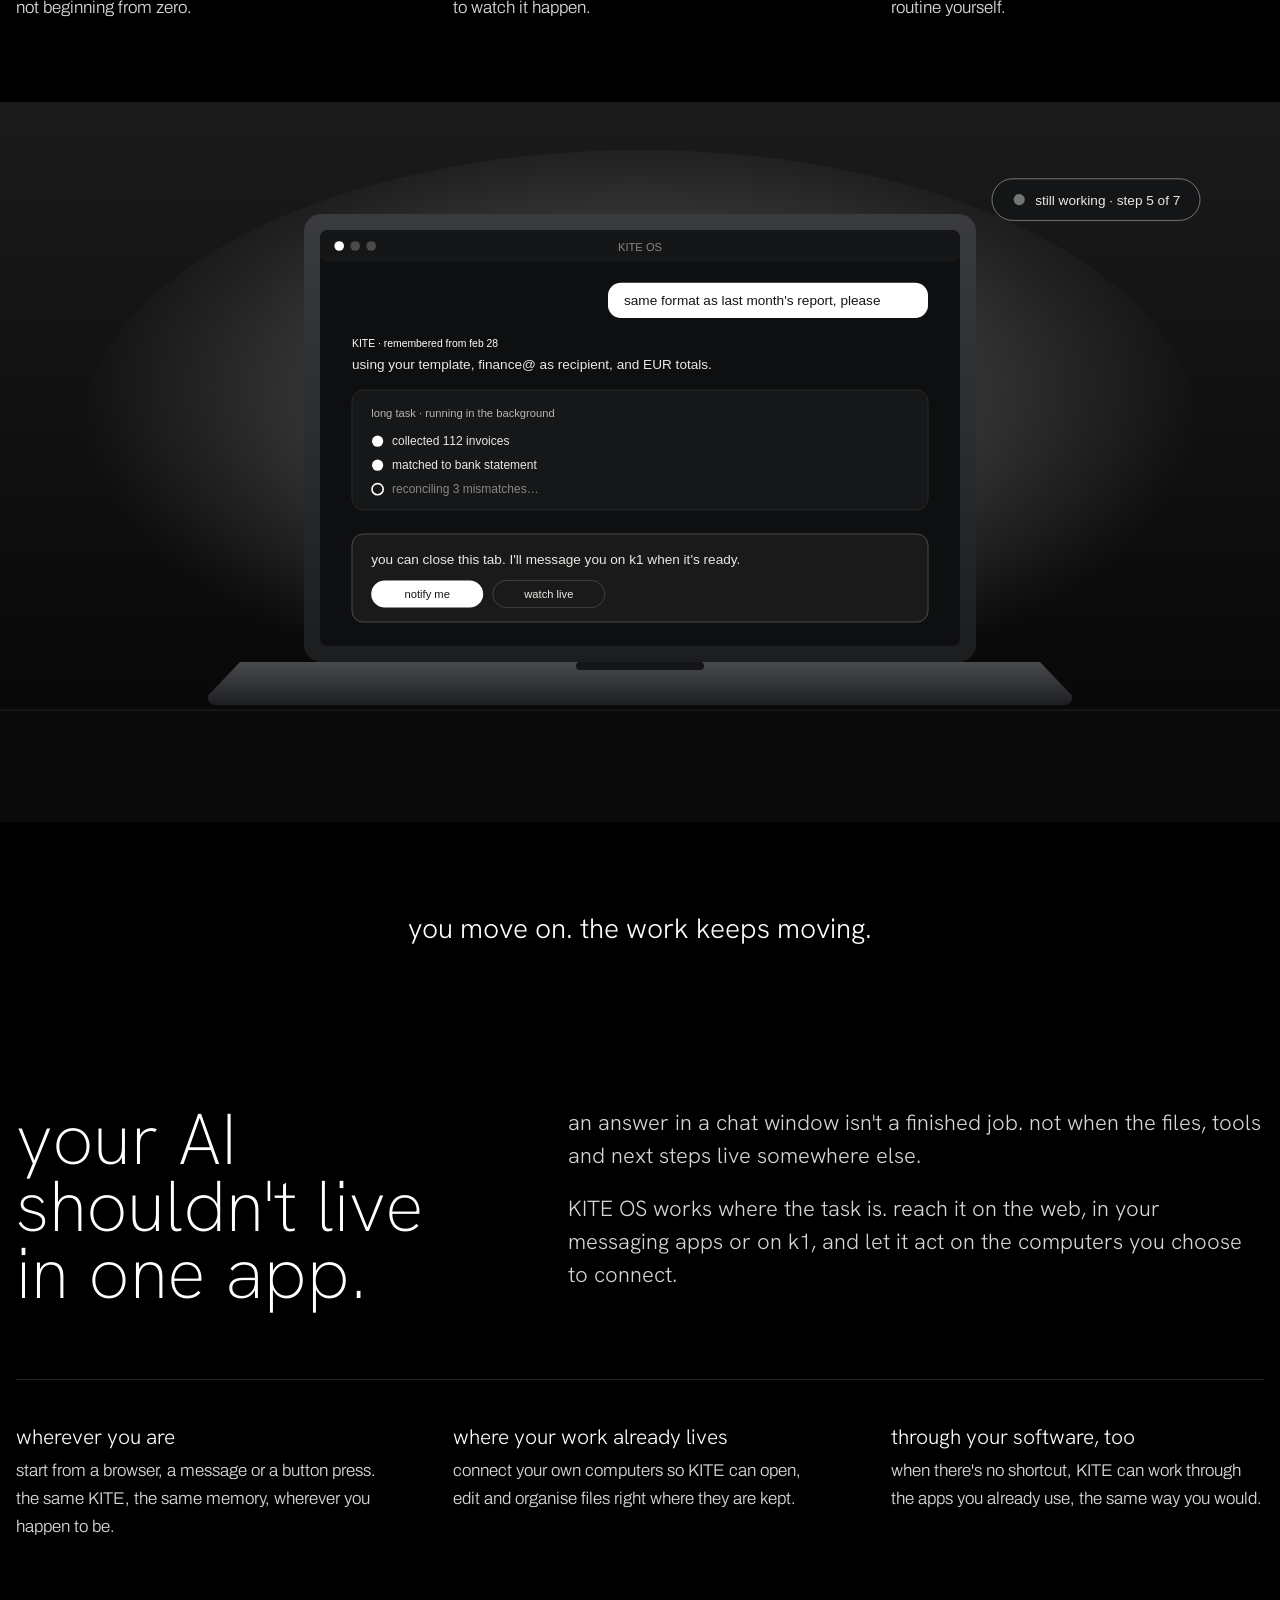
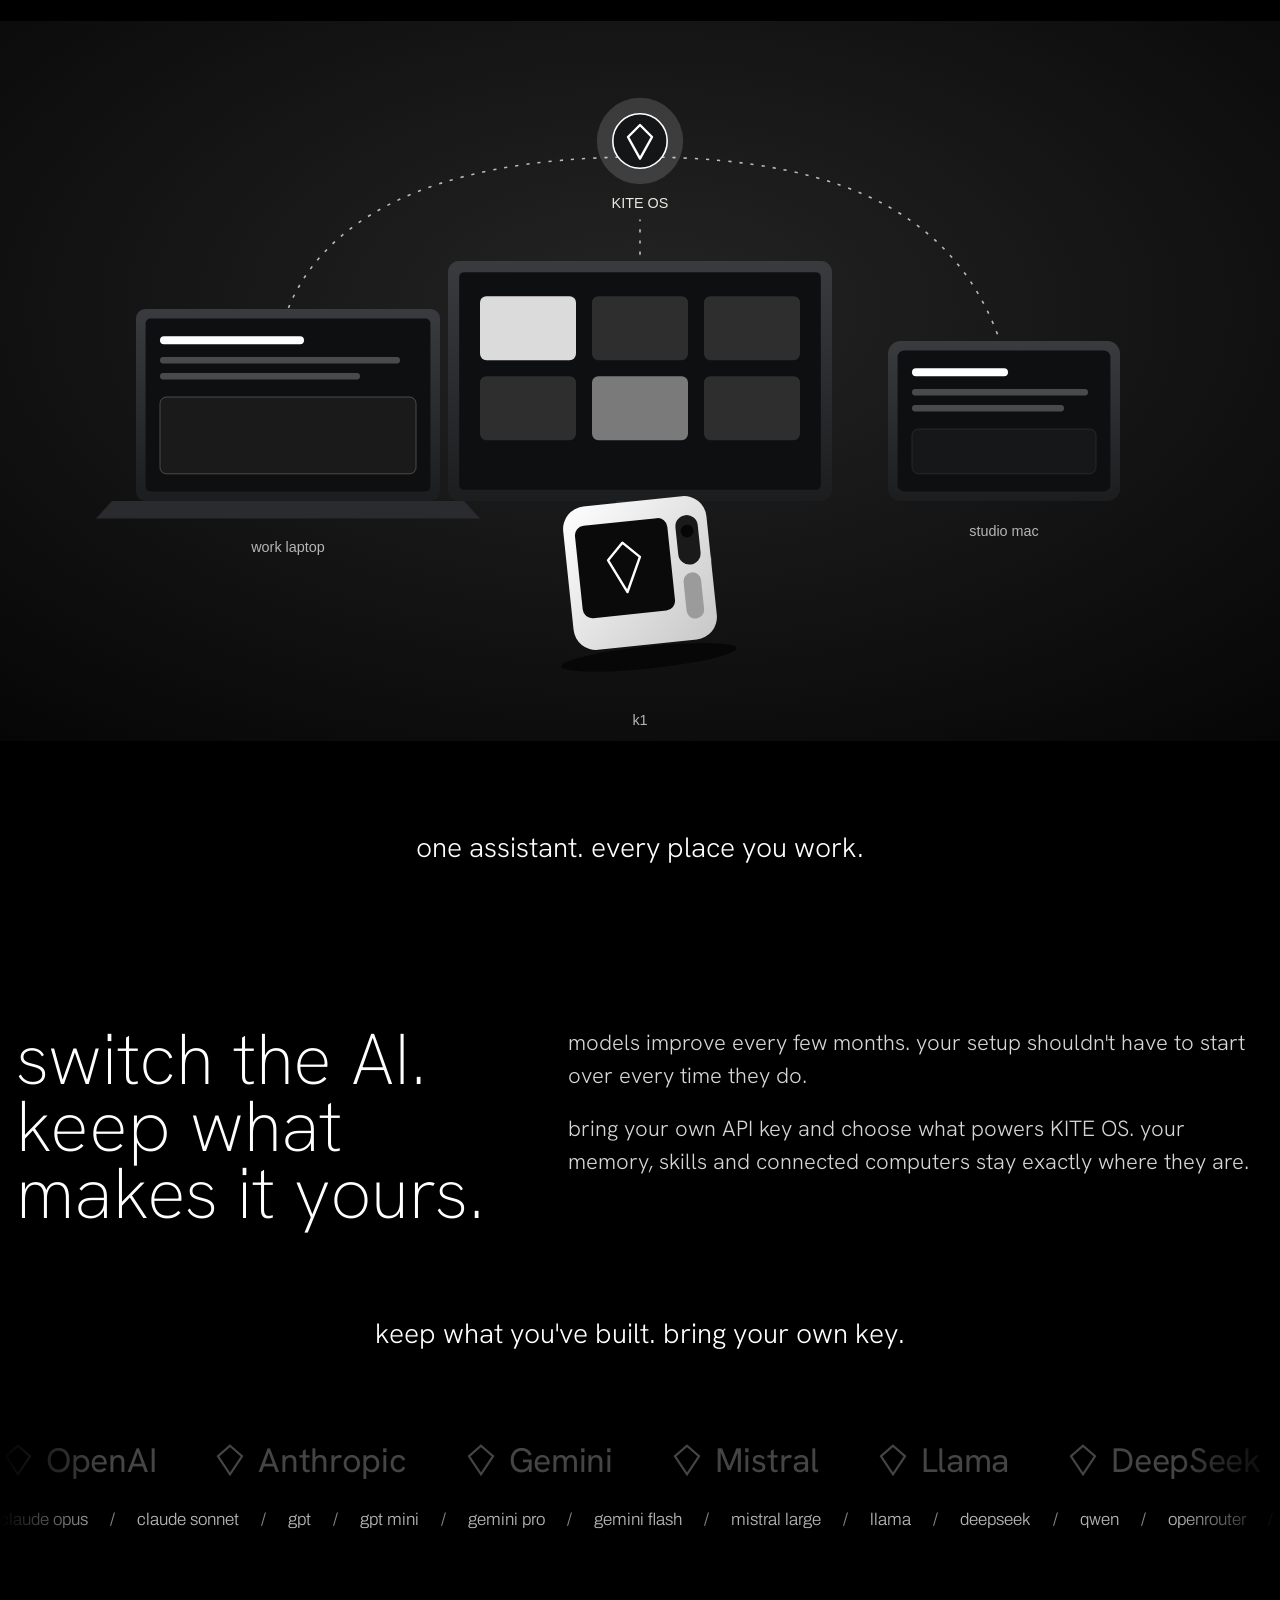
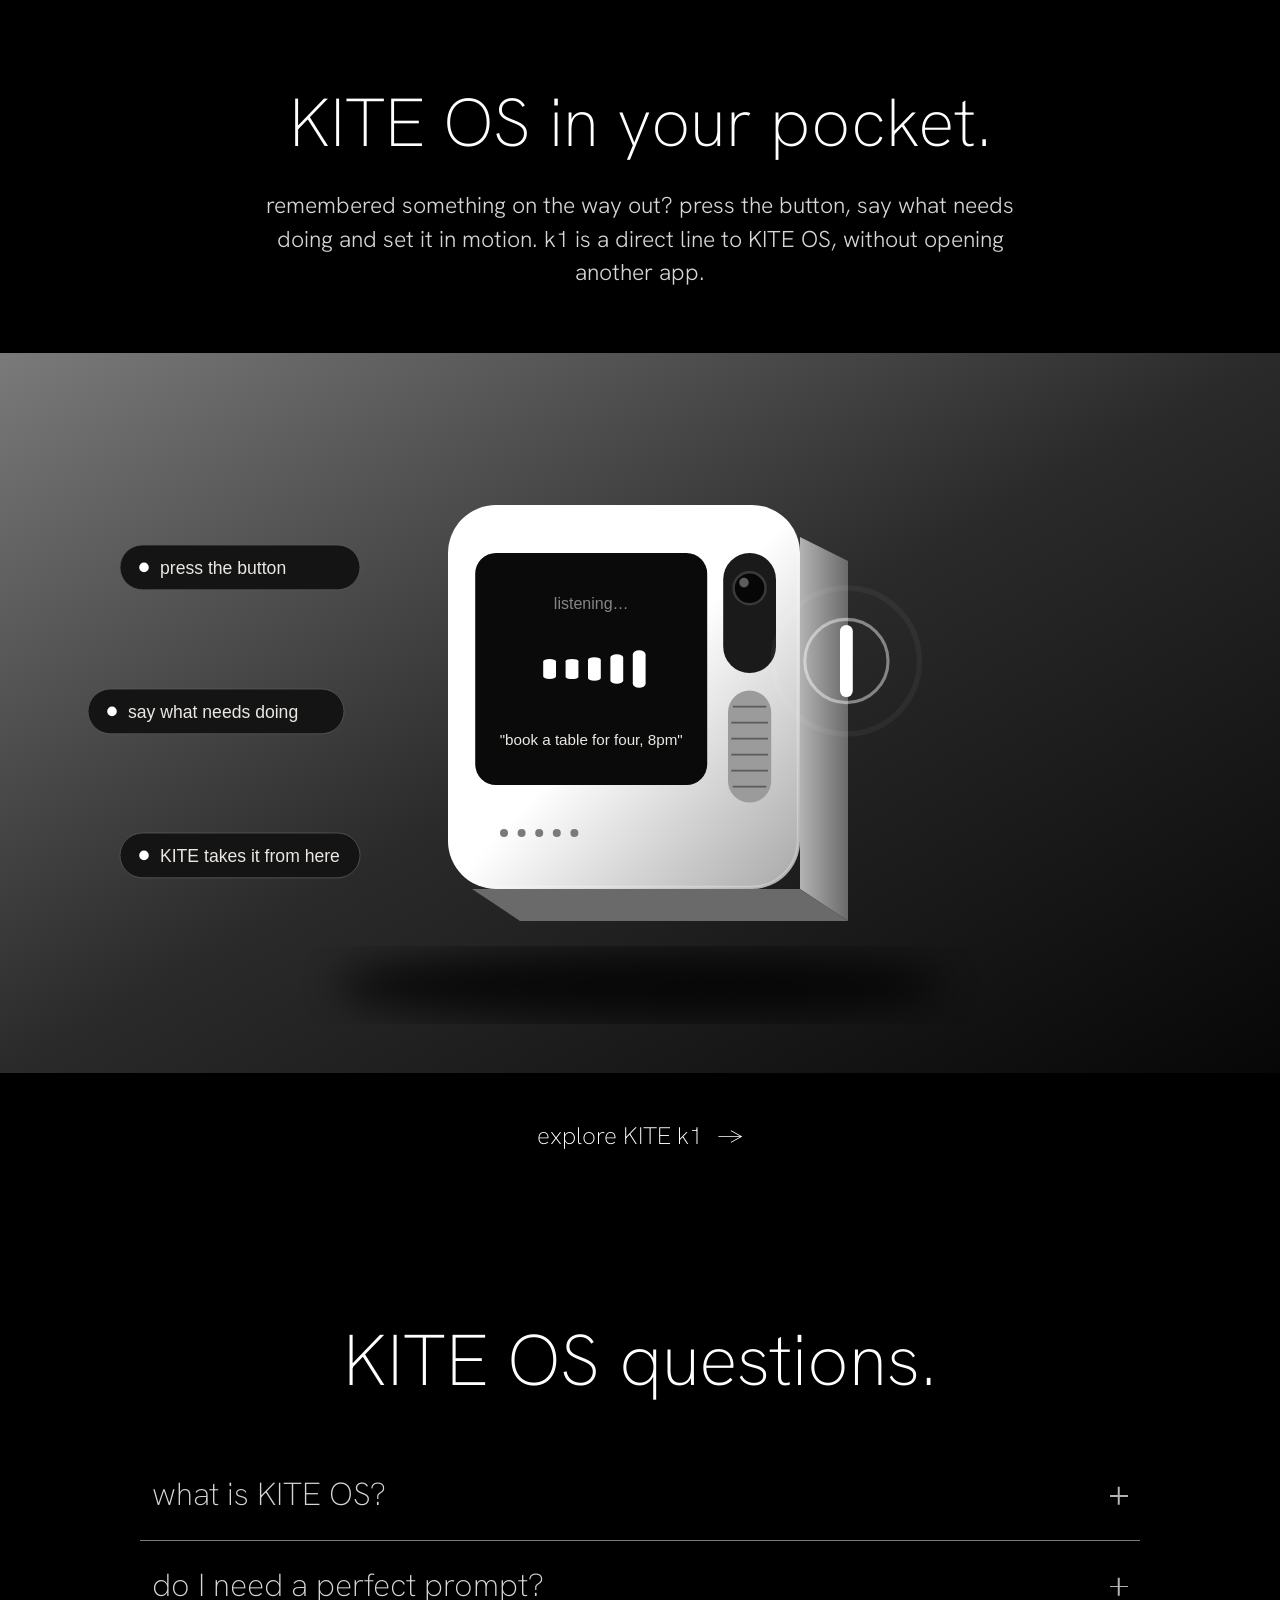
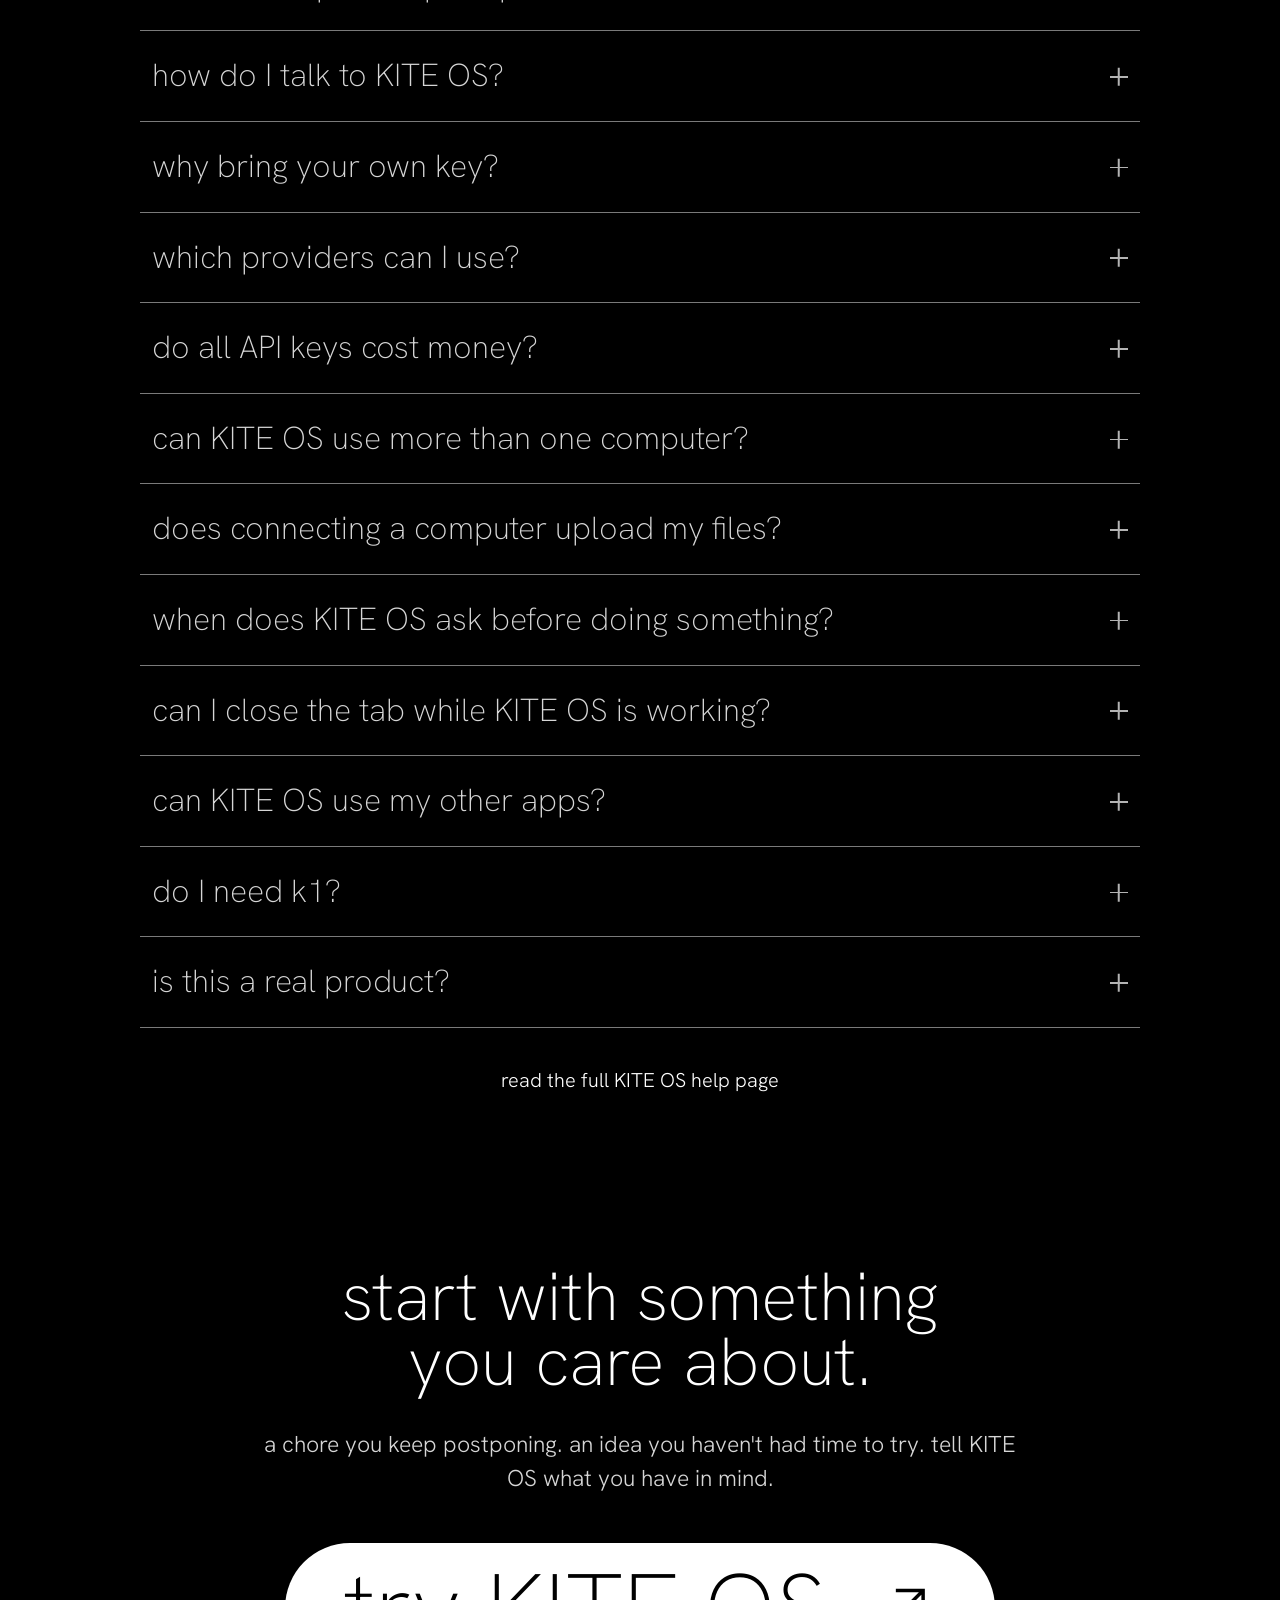
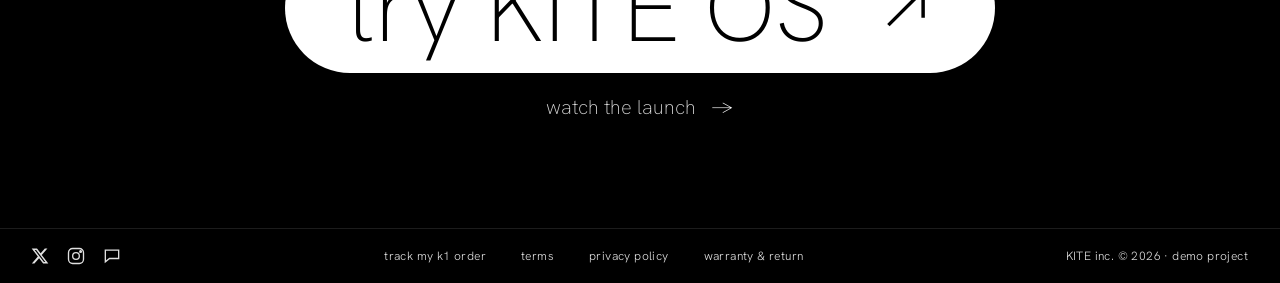
==== commit 9825e892: "Add FAQPage schema matching the visible FAQ All 13 questions and answers are taken verbatim from the" ====
--- a/index.html
+++ b/index.html
@@ -40,6 +40,118 @@
   "description": "KITE is a fictional brand built for a website design demo. KITE OS and the k1 device are fictional, and nothing on this website can be purchased."
 }
 </script>
+<script type="application/ld+json">
+{
+  "@context": "https://schema.org",
+  "@type": "FAQPage",
+  "mainEntity": [
+    {
+      "@type": "Question",
+      "name": "what is KITE OS?",
+      "acceptedAnswer": {
+        "@type": "Answer",
+        "text": "KITE OS is an AI operating layer that starts from what you want done. you describe the outcome, and it plans and carries out the steps across the web, your connected computers and your apps, checking with you when a decision is yours to make."
+      }
+    },
+    {
+      "@type": "Question",
+      "name": "do I need a perfect prompt?",
+      "acceptedAnswer": {
+        "@type": "Answer",
+        "text": "no. say it the way you'd say it to a colleague, even if the idea isn't finished. KITE asks follow-up questions when something important is missing."
+      }
+    },
+    {
+      "@type": "Question",
+      "name": "how do I talk to KITE OS?",
+      "acceptedAnswer": {
+        "@type": "Answer",
+        "text": "type or speak in the web app, message it from your chat apps, or press the button on k1. it's the same assistant and the same memory everywhere."
+      }
+    },
+    {
+      "@type": "Question",
+      "name": "why bring your own key?",
+      "acceptedAnswer": {
+        "@type": "Answer",
+        "text": "it lets you choose which model powers KITE OS and switch later without losing your memory, skills or connected computers. you pay the model provider directly."
+      }
+    },
+    {
+      "@type": "Question",
+      "name": "which providers can I use?",
+      "acceptedAnswer": {
+        "@type": "Answer",
+        "text": "major hosted providers, routers like OpenRouter, local runtimes like Ollama, or any compatible endpoint you run yourself."
+      }
+    },
+    {
+      "@type": "Question",
+      "name": "do all API keys cost money?",
+      "acceptedAnswer": {
+        "@type": "Answer",
+        "text": "it depends on the provider. some offer free tiers, and local models running on your own hardware don't charge per request at all."
+      }
+    },
+    {
+      "@type": "Question",
+      "name": "can KITE OS use more than one computer?",
+      "acceptedAnswer": {
+        "@type": "Answer",
+        "text": "yes. connect as many as you like and tell KITE which one a task should run on, or let it pick the one that has the files."
+      }
+    },
+    {
+      "@type": "Question",
+      "name": "does connecting a computer upload my files?",
+      "acceptedAnswer": {
+        "@type": "Answer",
+        "text": "no. files stay on your computer. KITE reads or changes only what a task needs, and you can disconnect a computer at any time."
+      }
+    },
+    {
+      "@type": "Question",
+      "name": "when does KITE OS ask before doing something?",
+      "acceptedAnswer": {
+        "@type": "Answer",
+        "text": "before anything that sends, buys, deletes or shares on your behalf. you can make it more or less cautious in settings."
+      }
+    },
+    {
+      "@type": "Question",
+      "name": "can I close the tab while KITE OS is working?",
+      "acceptedAnswer": {
+        "@type": "Answer",
+        "text": "yes. long tasks keep running in the background and KITE lets you know when they're finished or need you."
+      }
+    },
+    {
+      "@type": "Question",
+      "name": "can KITE OS use my other apps?",
+      "acceptedAnswer": {
+        "@type": "Answer",
+        "text": "where there's an integration it uses it directly. where there isn't, it can operate the app's interface on a connected computer, the way you would."
+      }
+    },
+    {
+      "@type": "Question",
+      "name": "do I need k1?",
+      "acceptedAnswer": {
+        "@type": "Answer",
+        "text": "no. k1 is an optional shortcut: a pocket device with a push-to-talk button. everything KITE OS does works on the web and desktop too."
+      }
+    },
+    {
+      "@type": "Question",
+      "name": "is this a real product?",
+      "acceptedAnswer": {
+        "@type": "Answer",
+        "text": "this website is a frontend design demo. KITE, KITE OS and k1 are fictional, accounts are real but the AI isn't connected yet, and nothing can actually be purchased."
+      }
+    }
+  ]
+}
+</script>
 
 </head>
 <body>
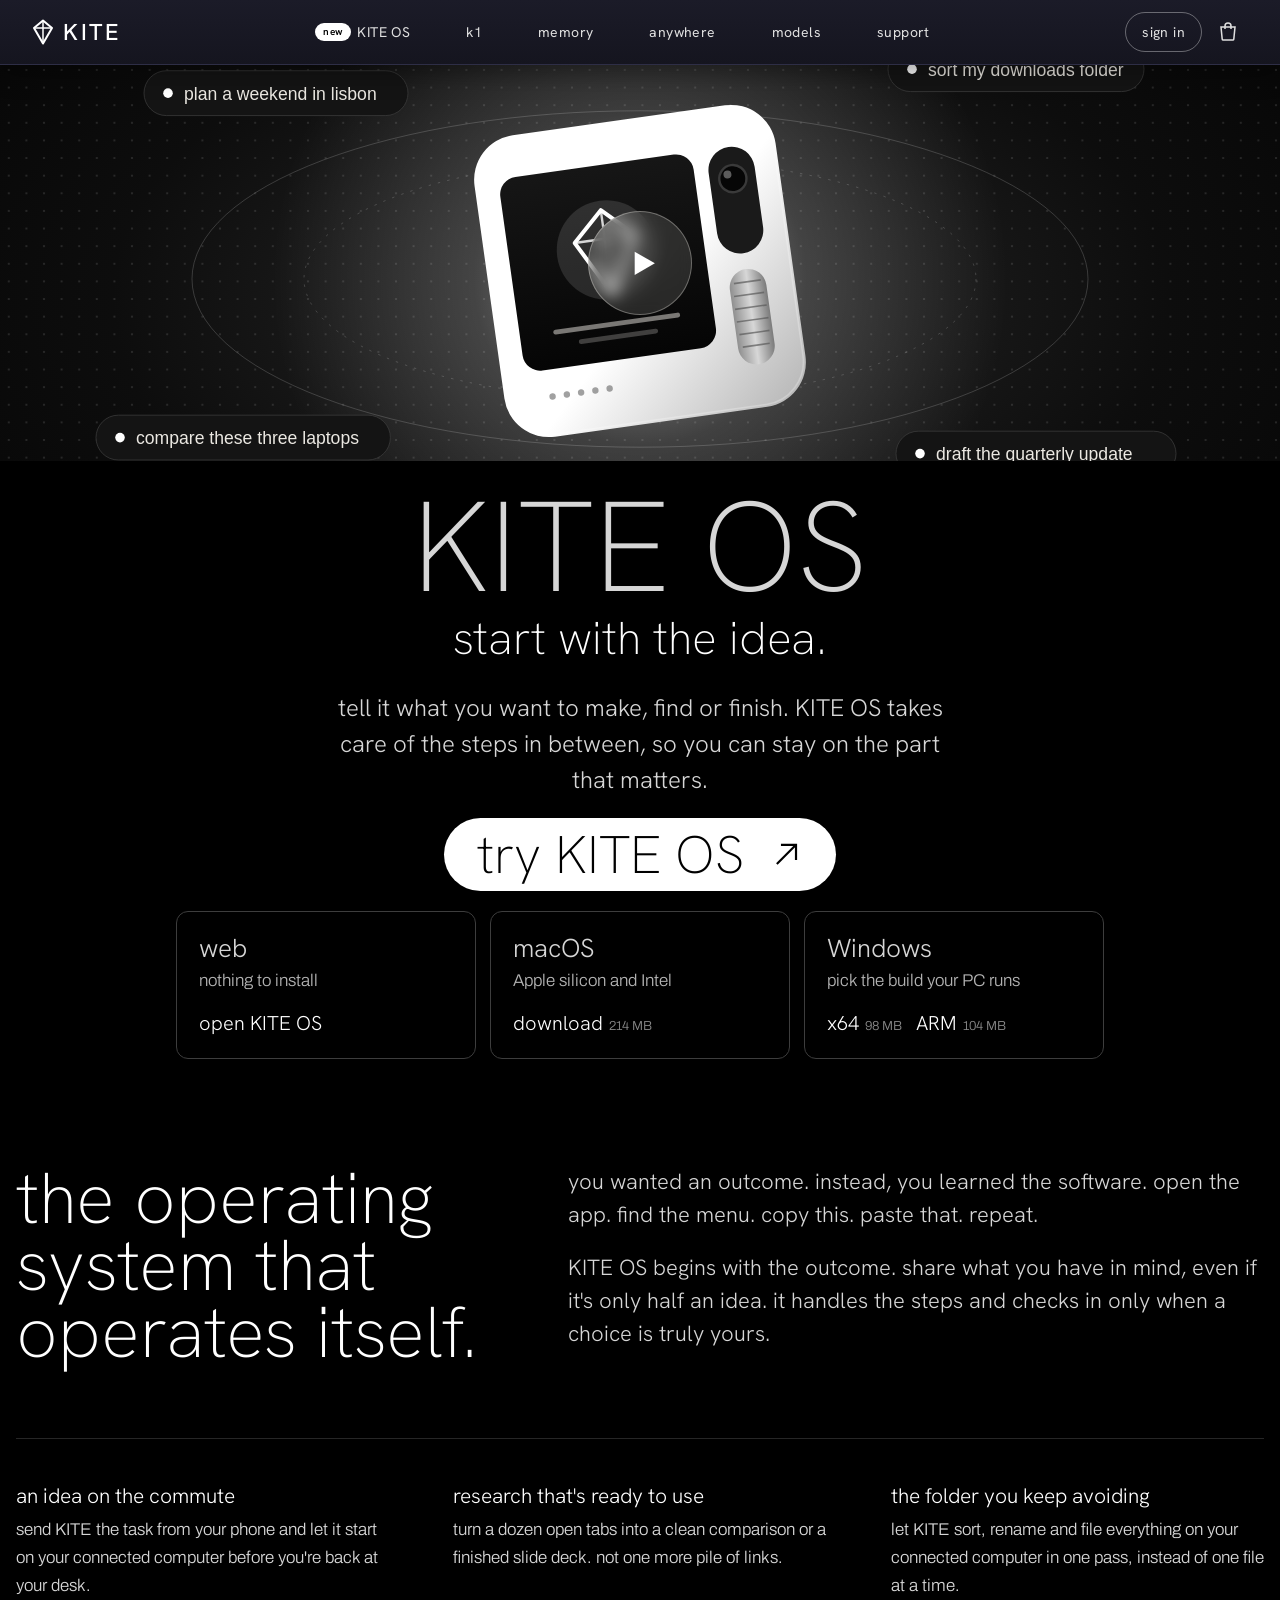
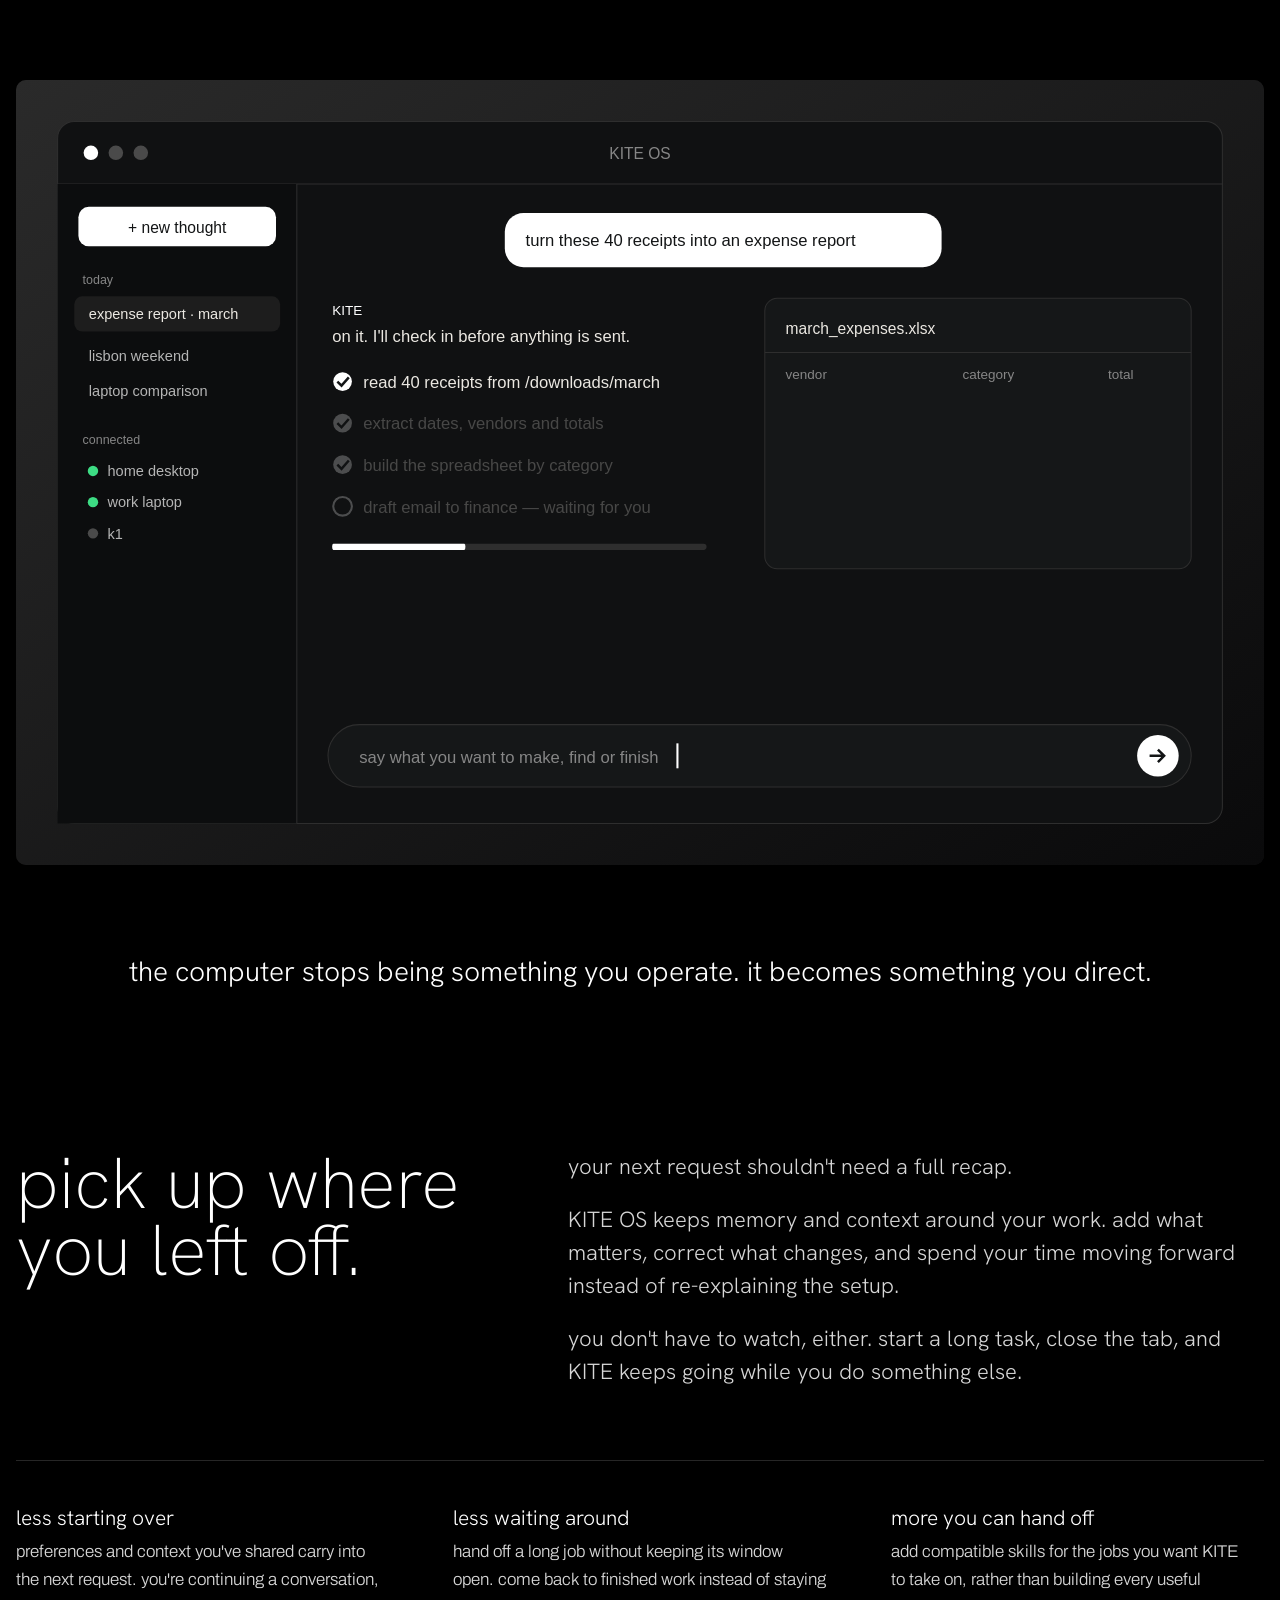
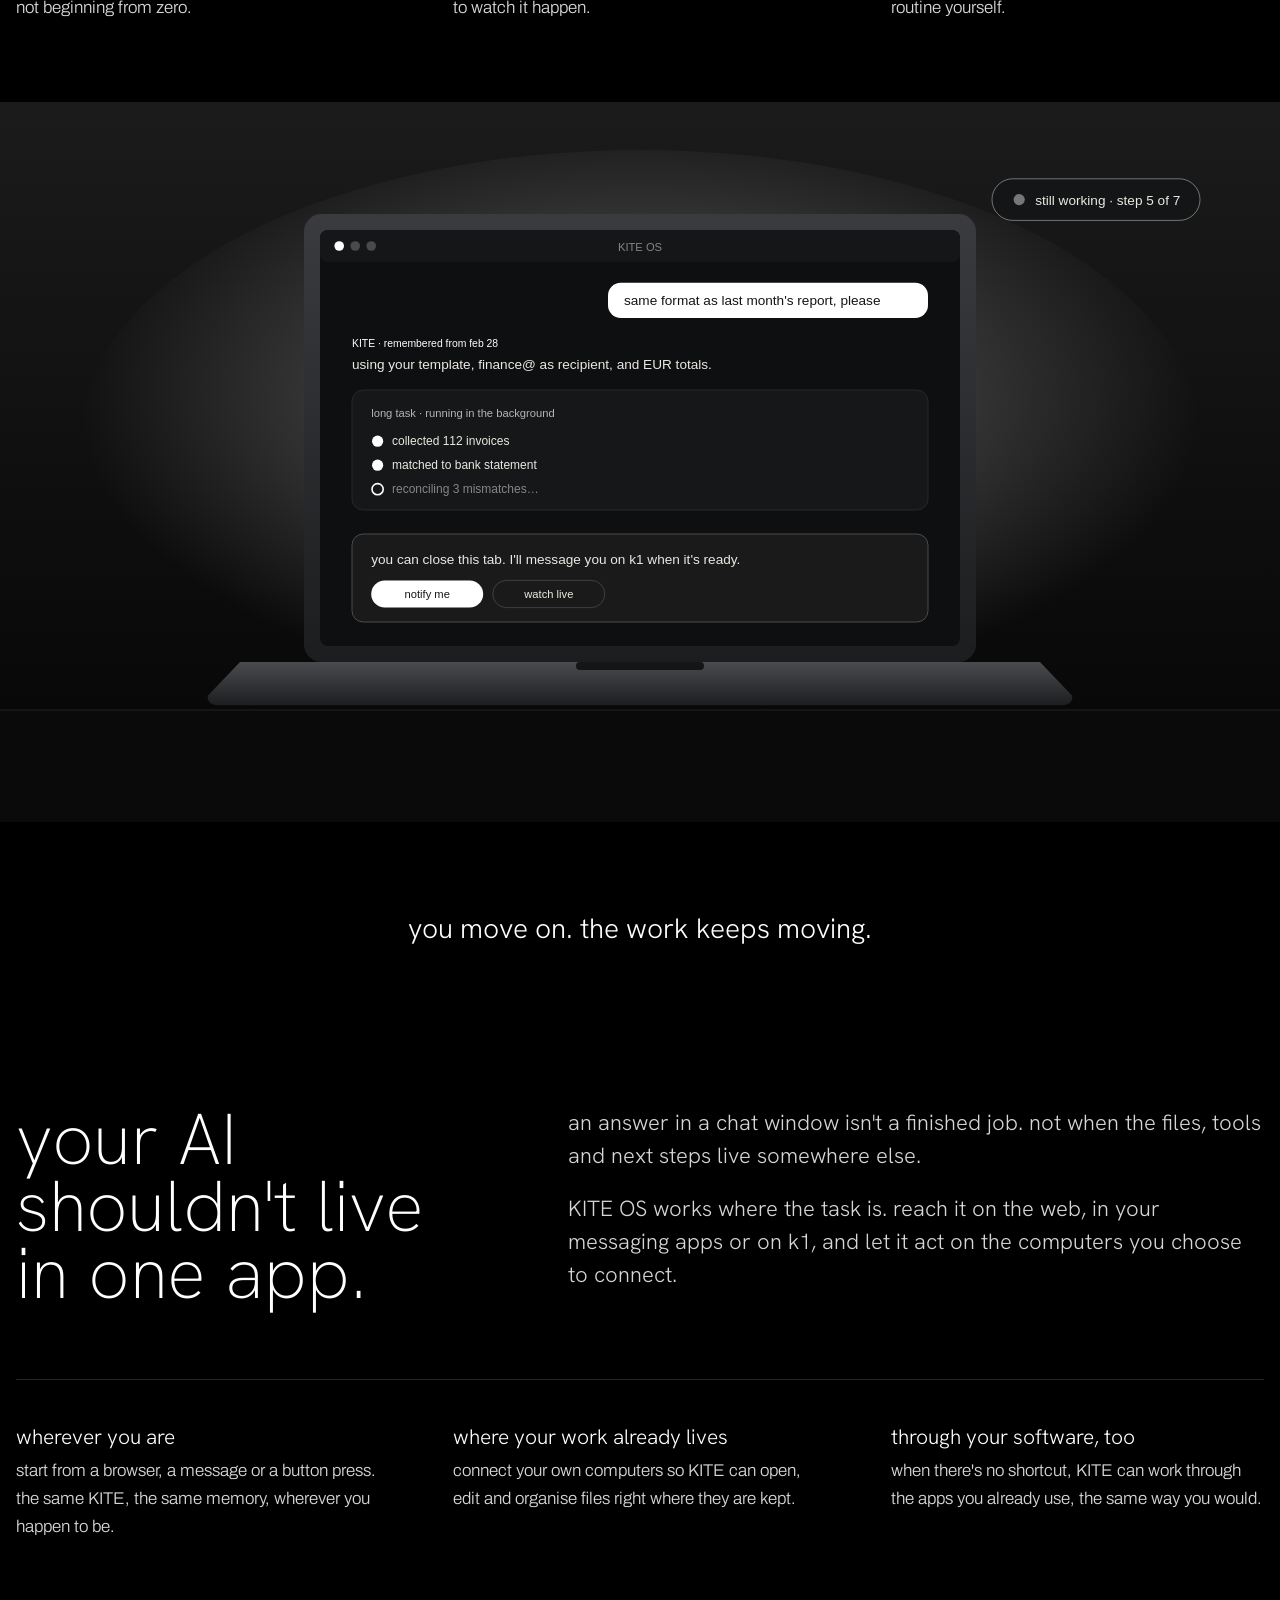
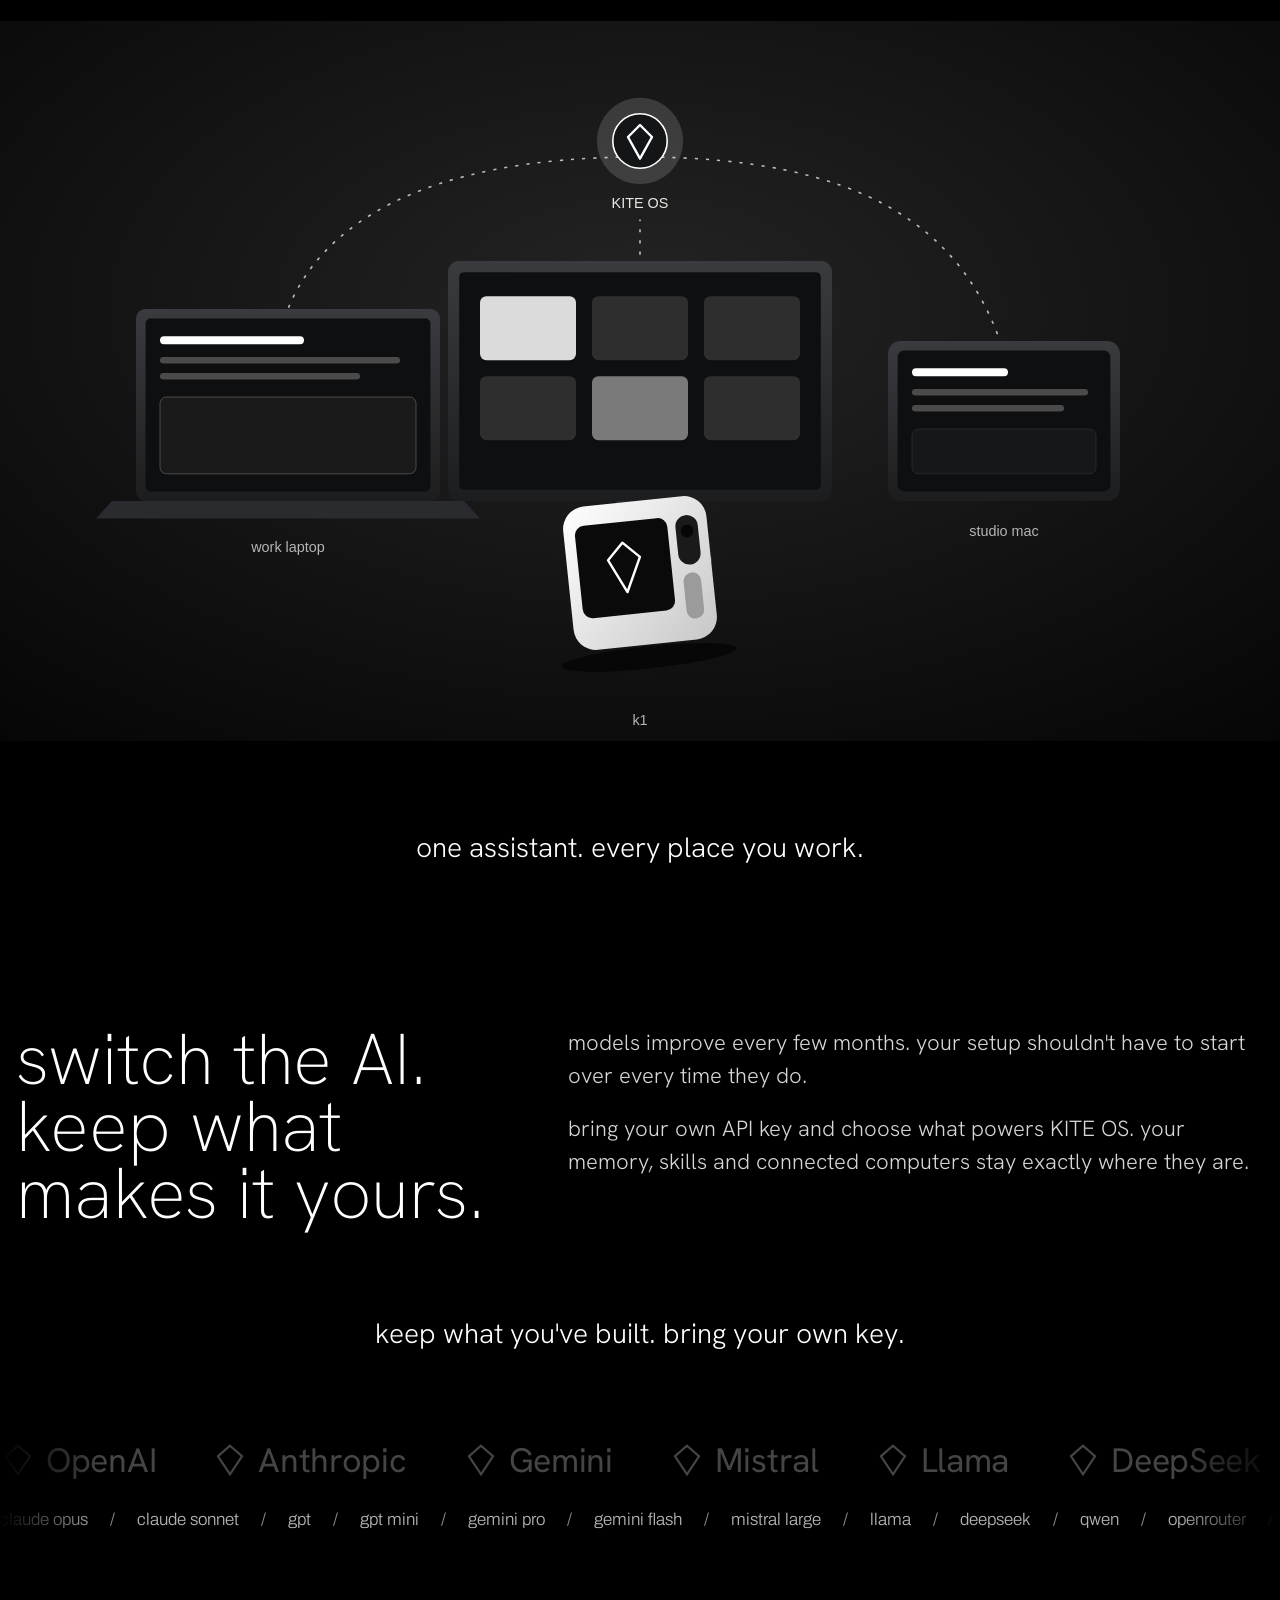
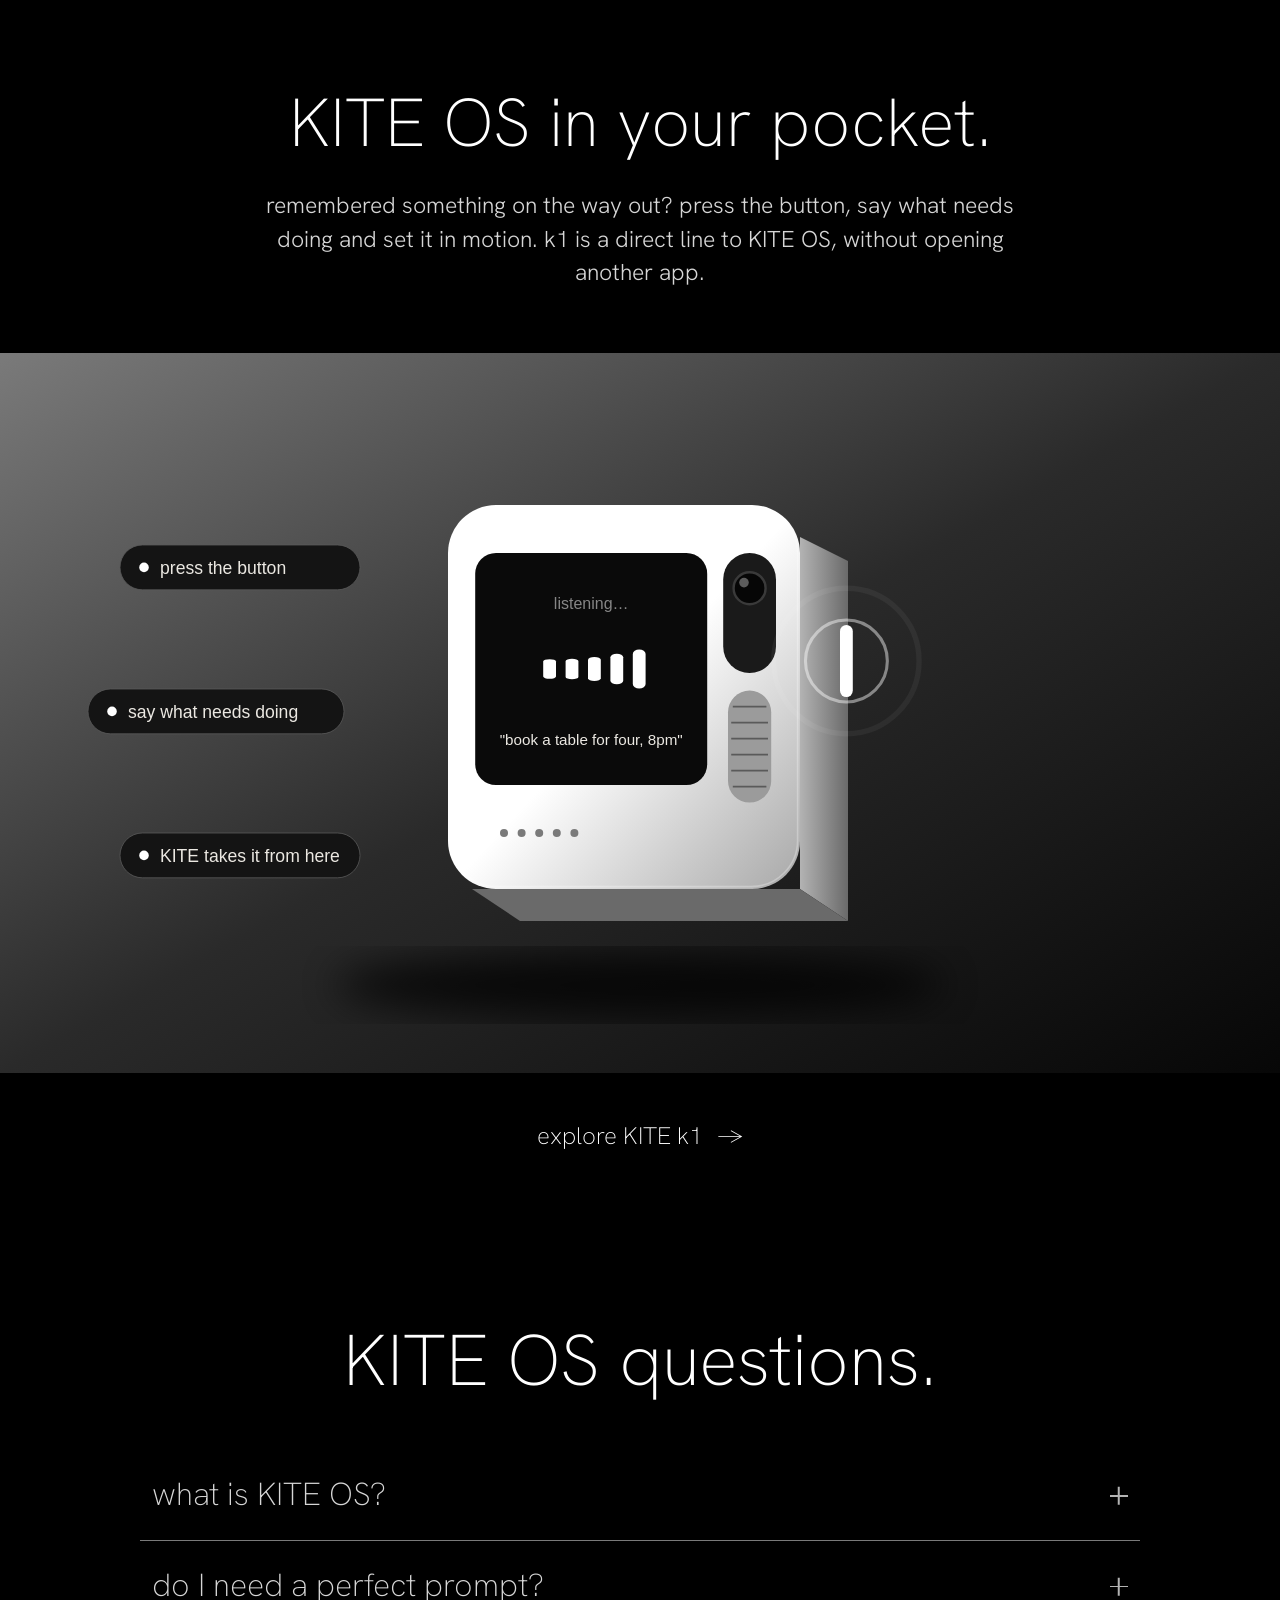
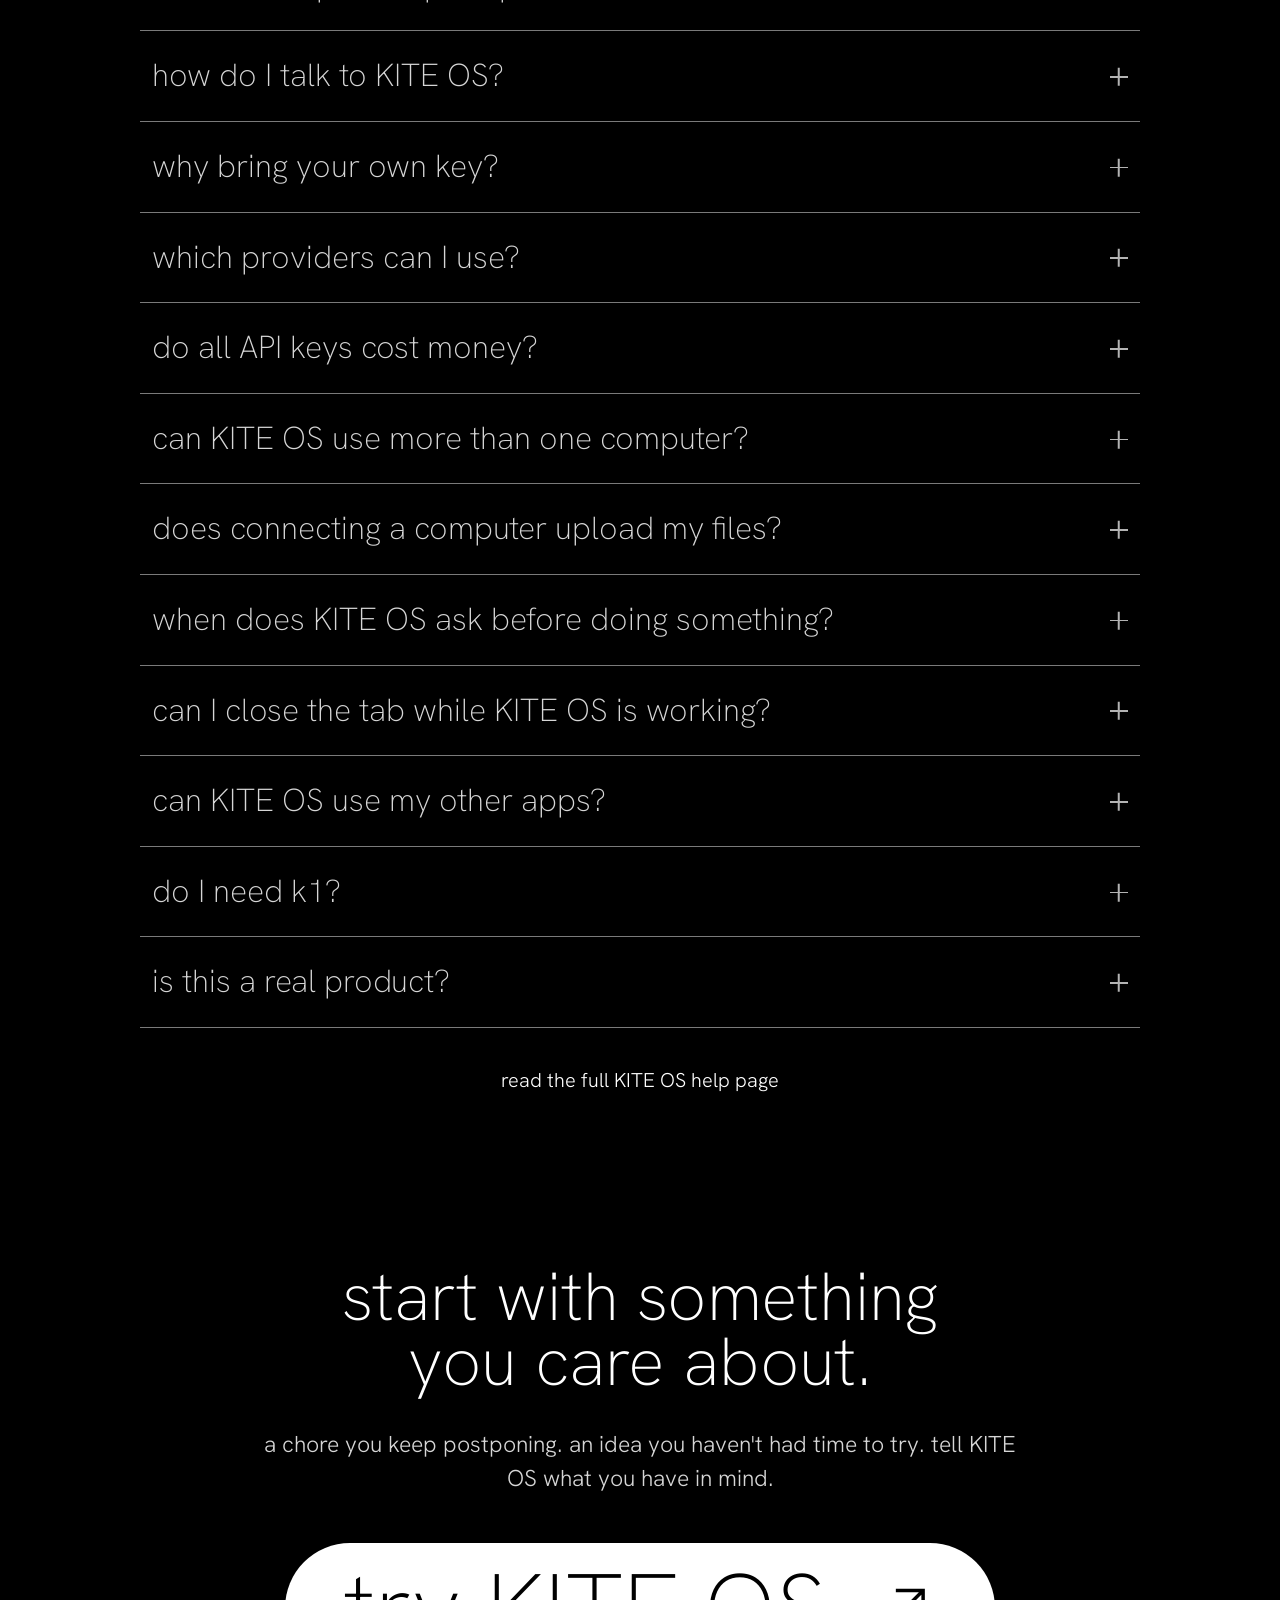
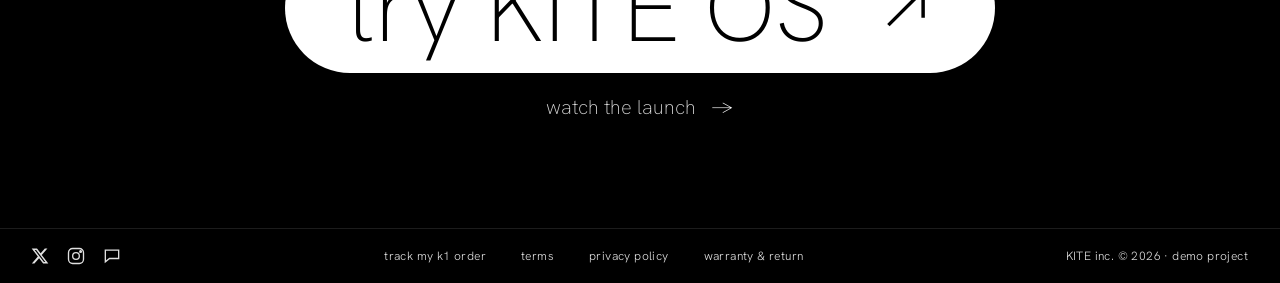
==== commit cb39b707: "Fix homepage favicon 404 and remove duplicate icon link favicon.png lives at the repository root, bu" ====
--- a/index.html
+++ b/index.html
@@ -13,8 +13,7 @@
 <meta property="og:description" content="KITE OS: say what you want to make, find or finish, and let it work through the steps for you.">
 <meta property="og:url" content="https://rabbit-r1-clone.vercel.app/">
   <meta name="theme-color" content="#15151f">
-<link rel="icon" type="image/png" href="/assets/favicon.png">
-<link rel="icon" type="image/png" href="/assets/favicon.png">
+<link rel="icon" type="image/png" href="/favicon.png">
   <link rel="preconnect" href="https://fonts.googleapis.com">
   <link rel="preconnect" href="https://fonts.gstatic.com" crossorigin>
   <link href="https://fonts.googleapis.com/css2?family=Archivo:wght@300;400;500&family=Hanken+Grotesk:wght@200;300;400;500;600&display=swap" rel="stylesheet">
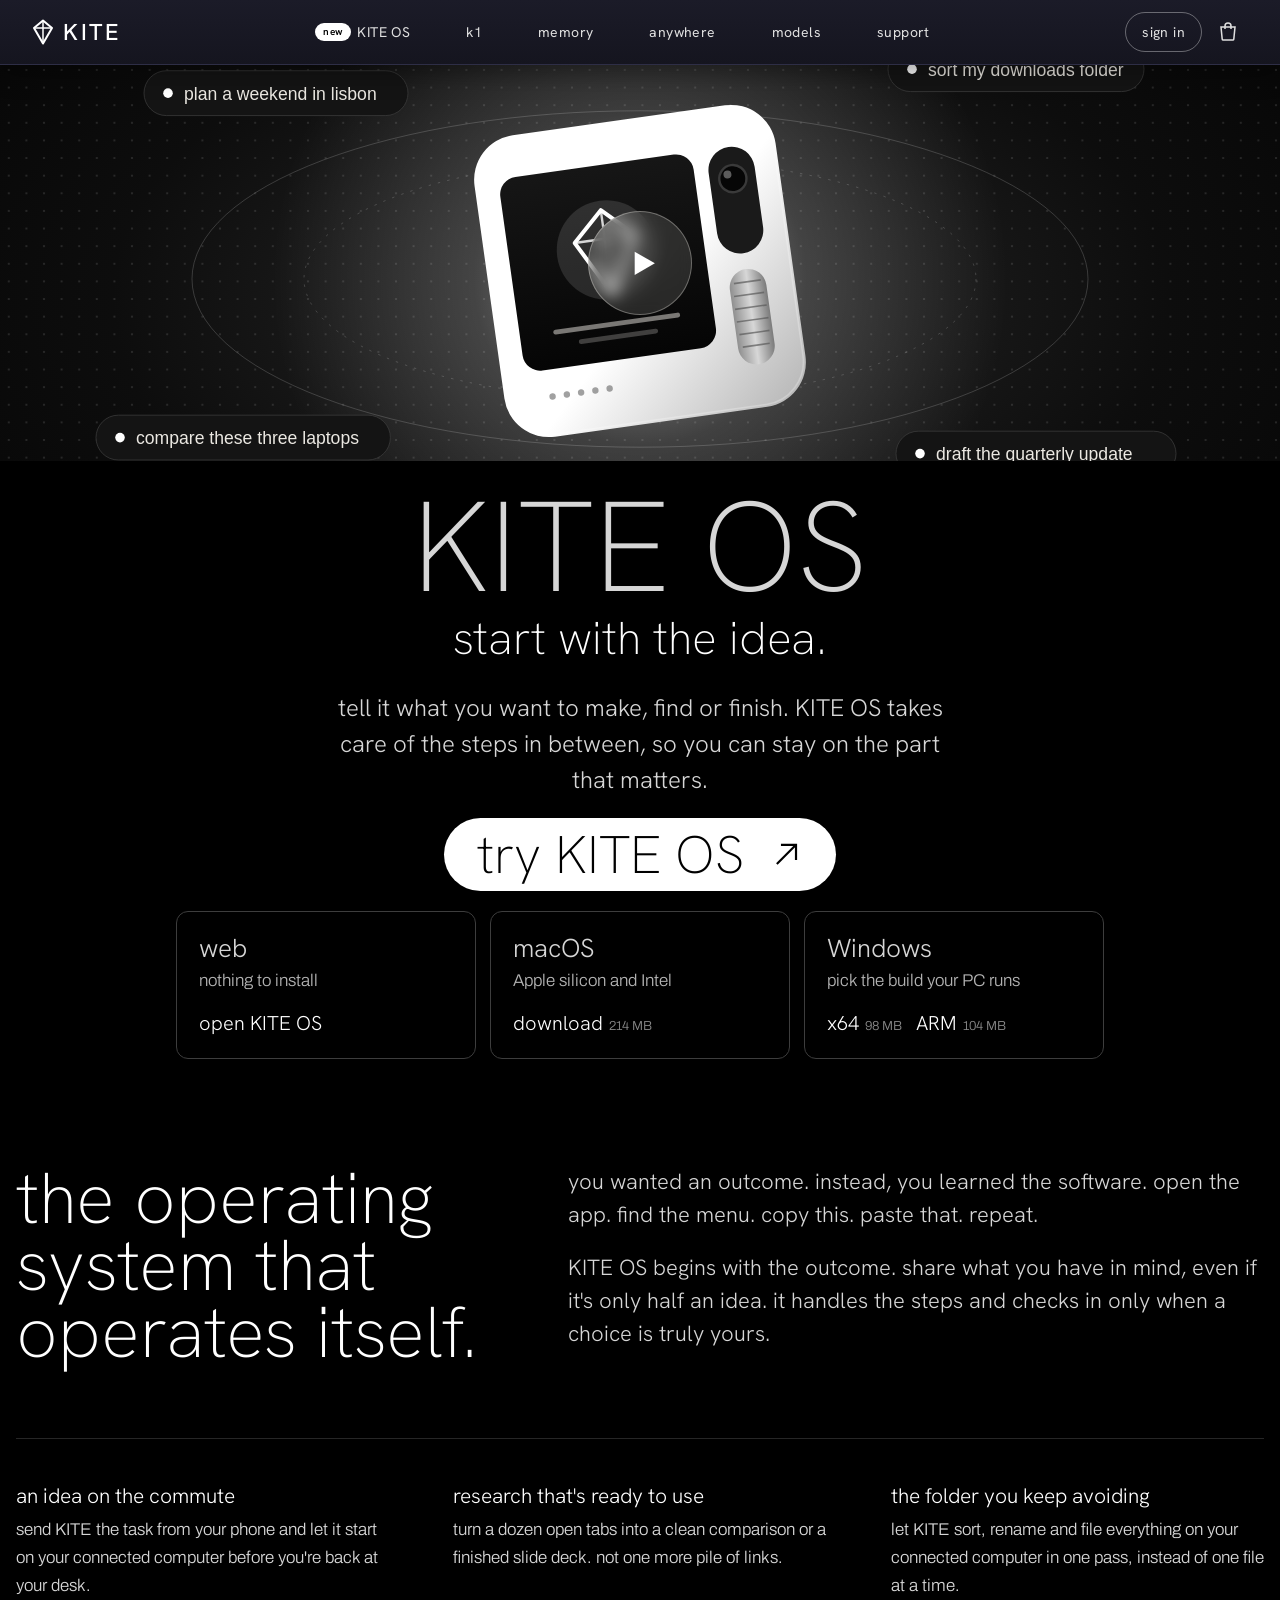
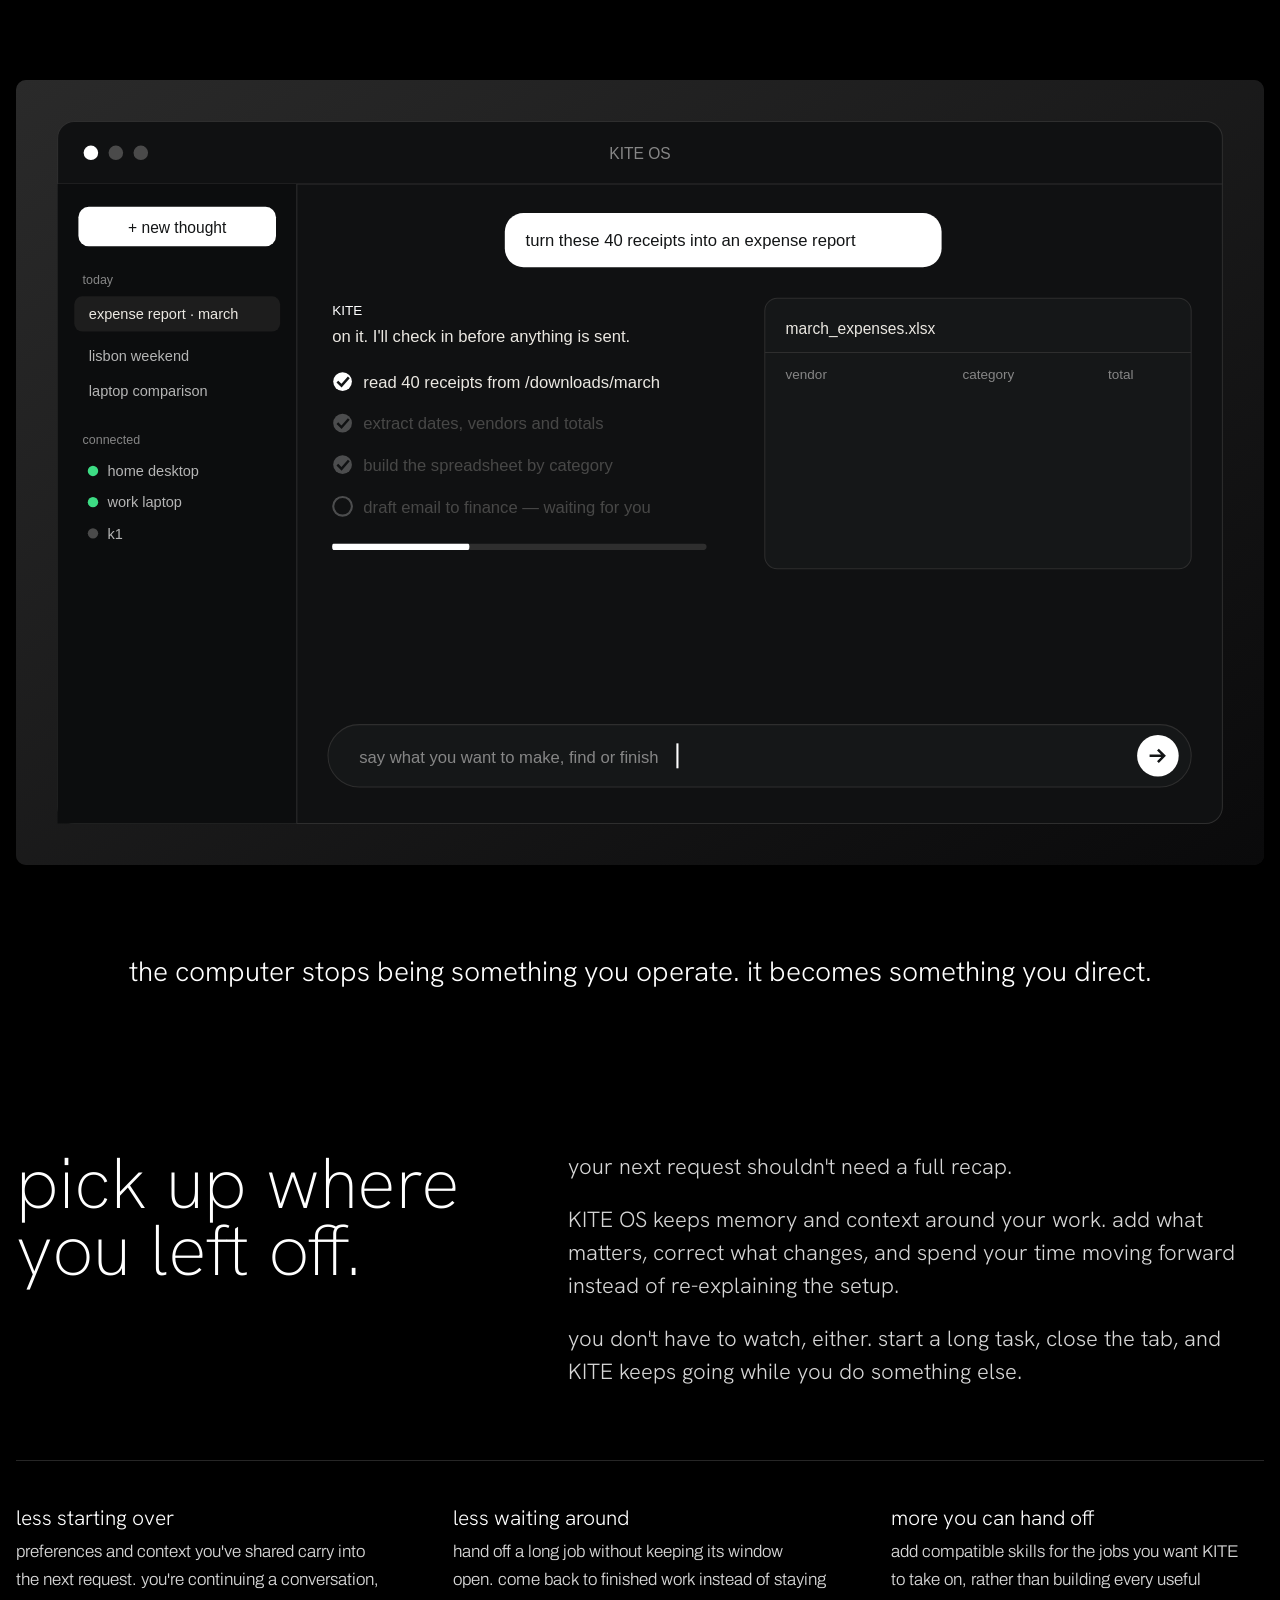
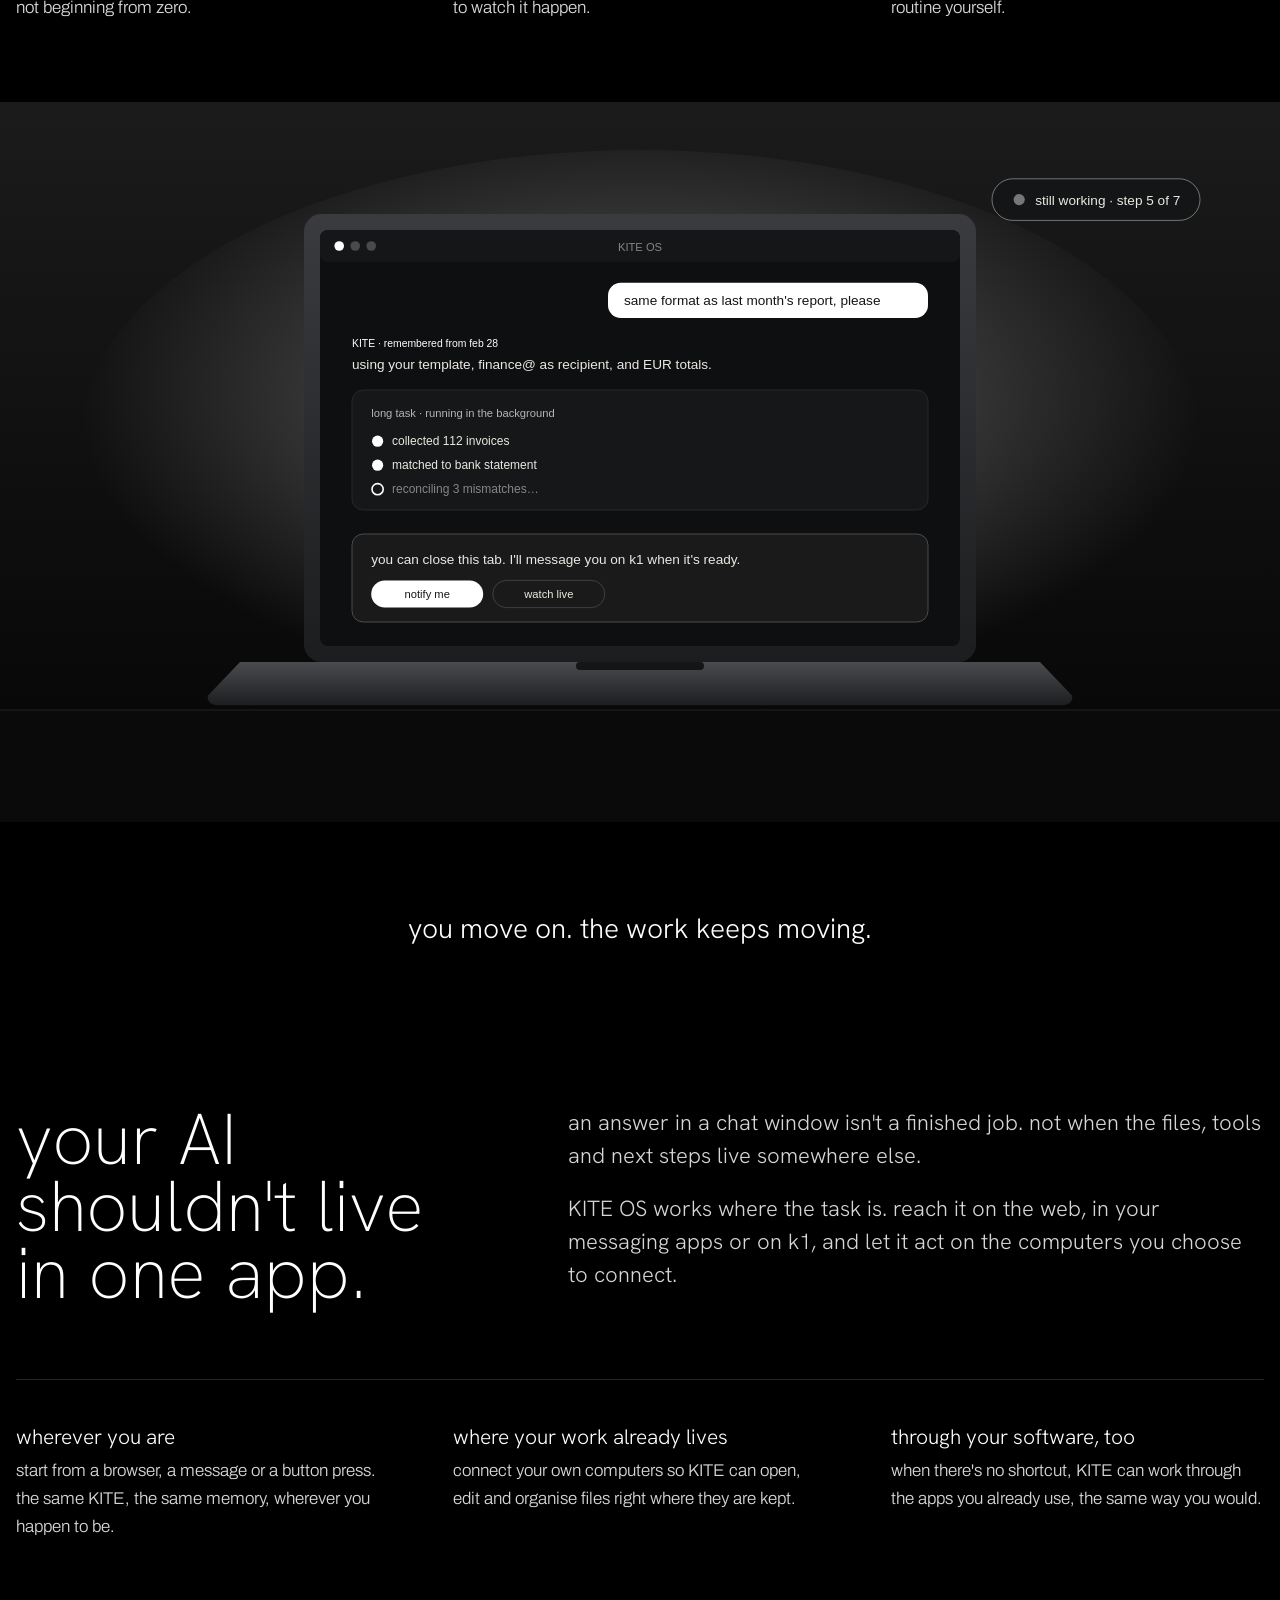
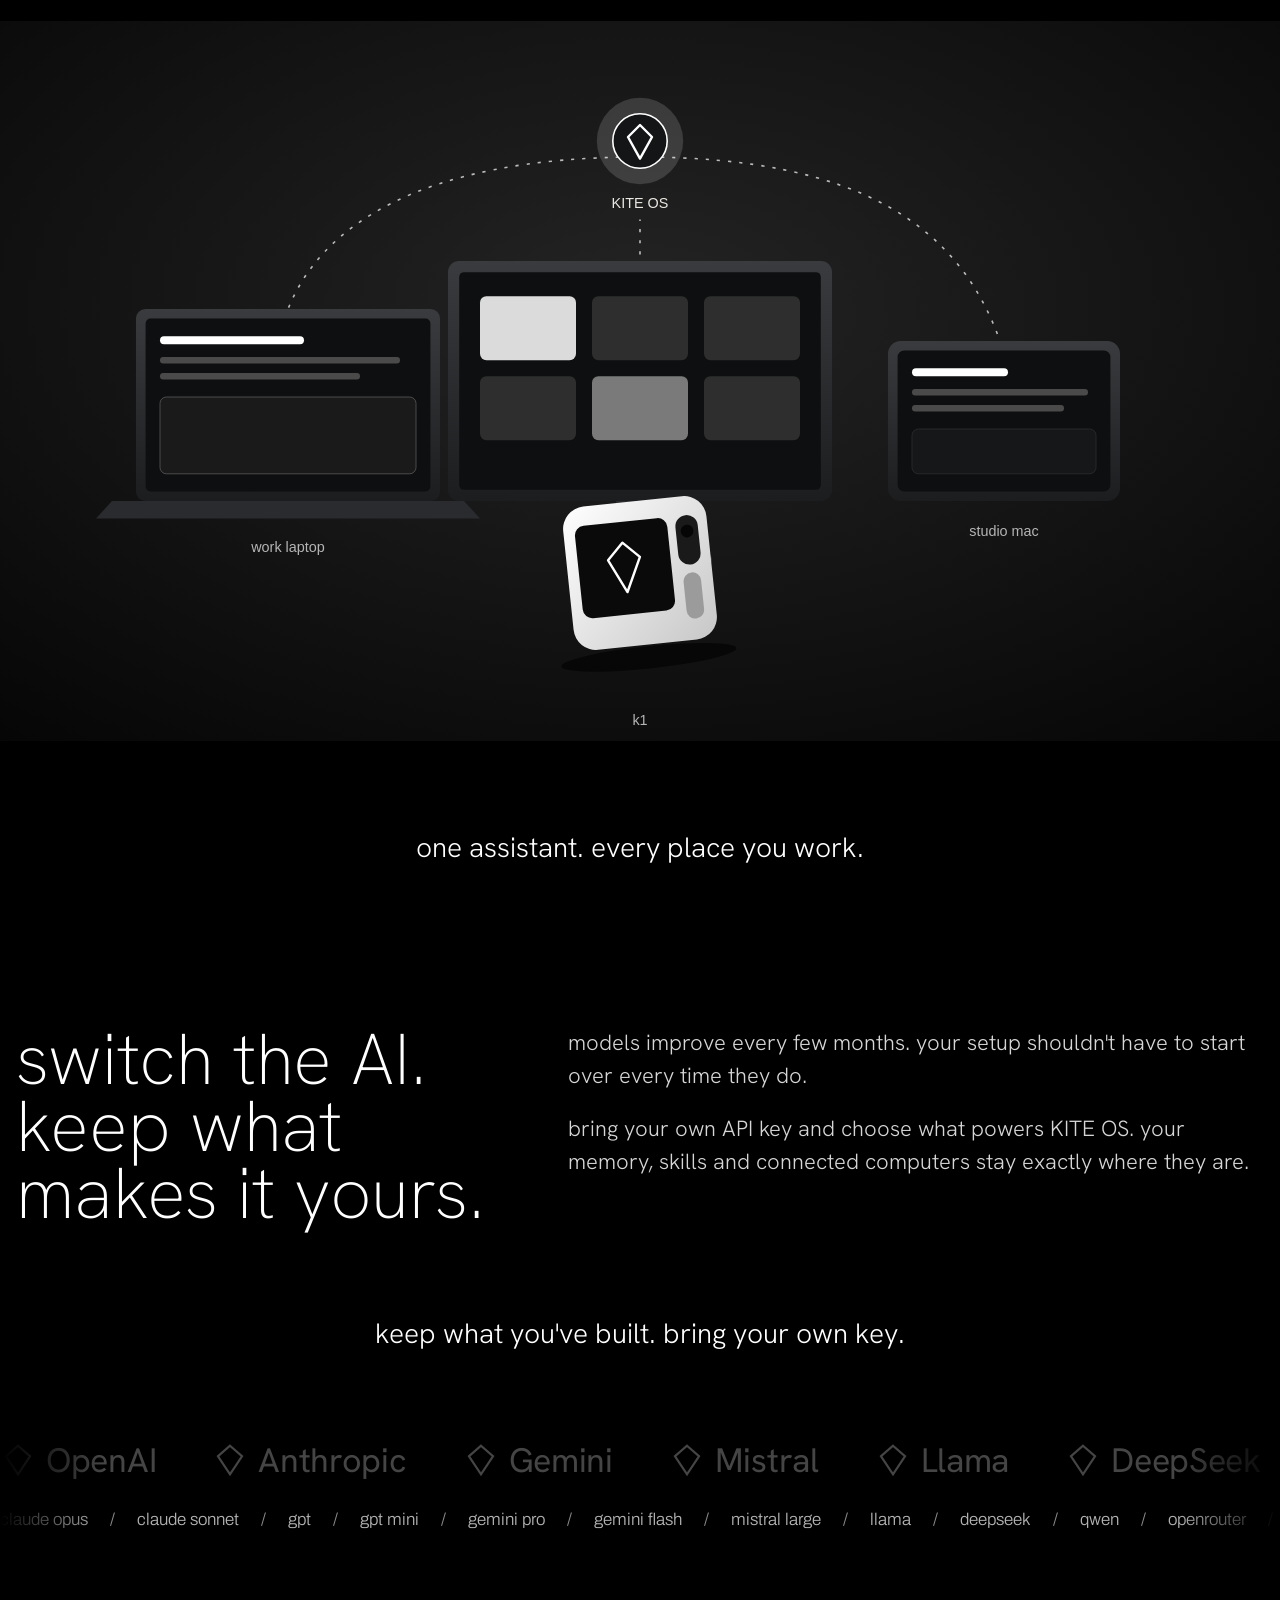
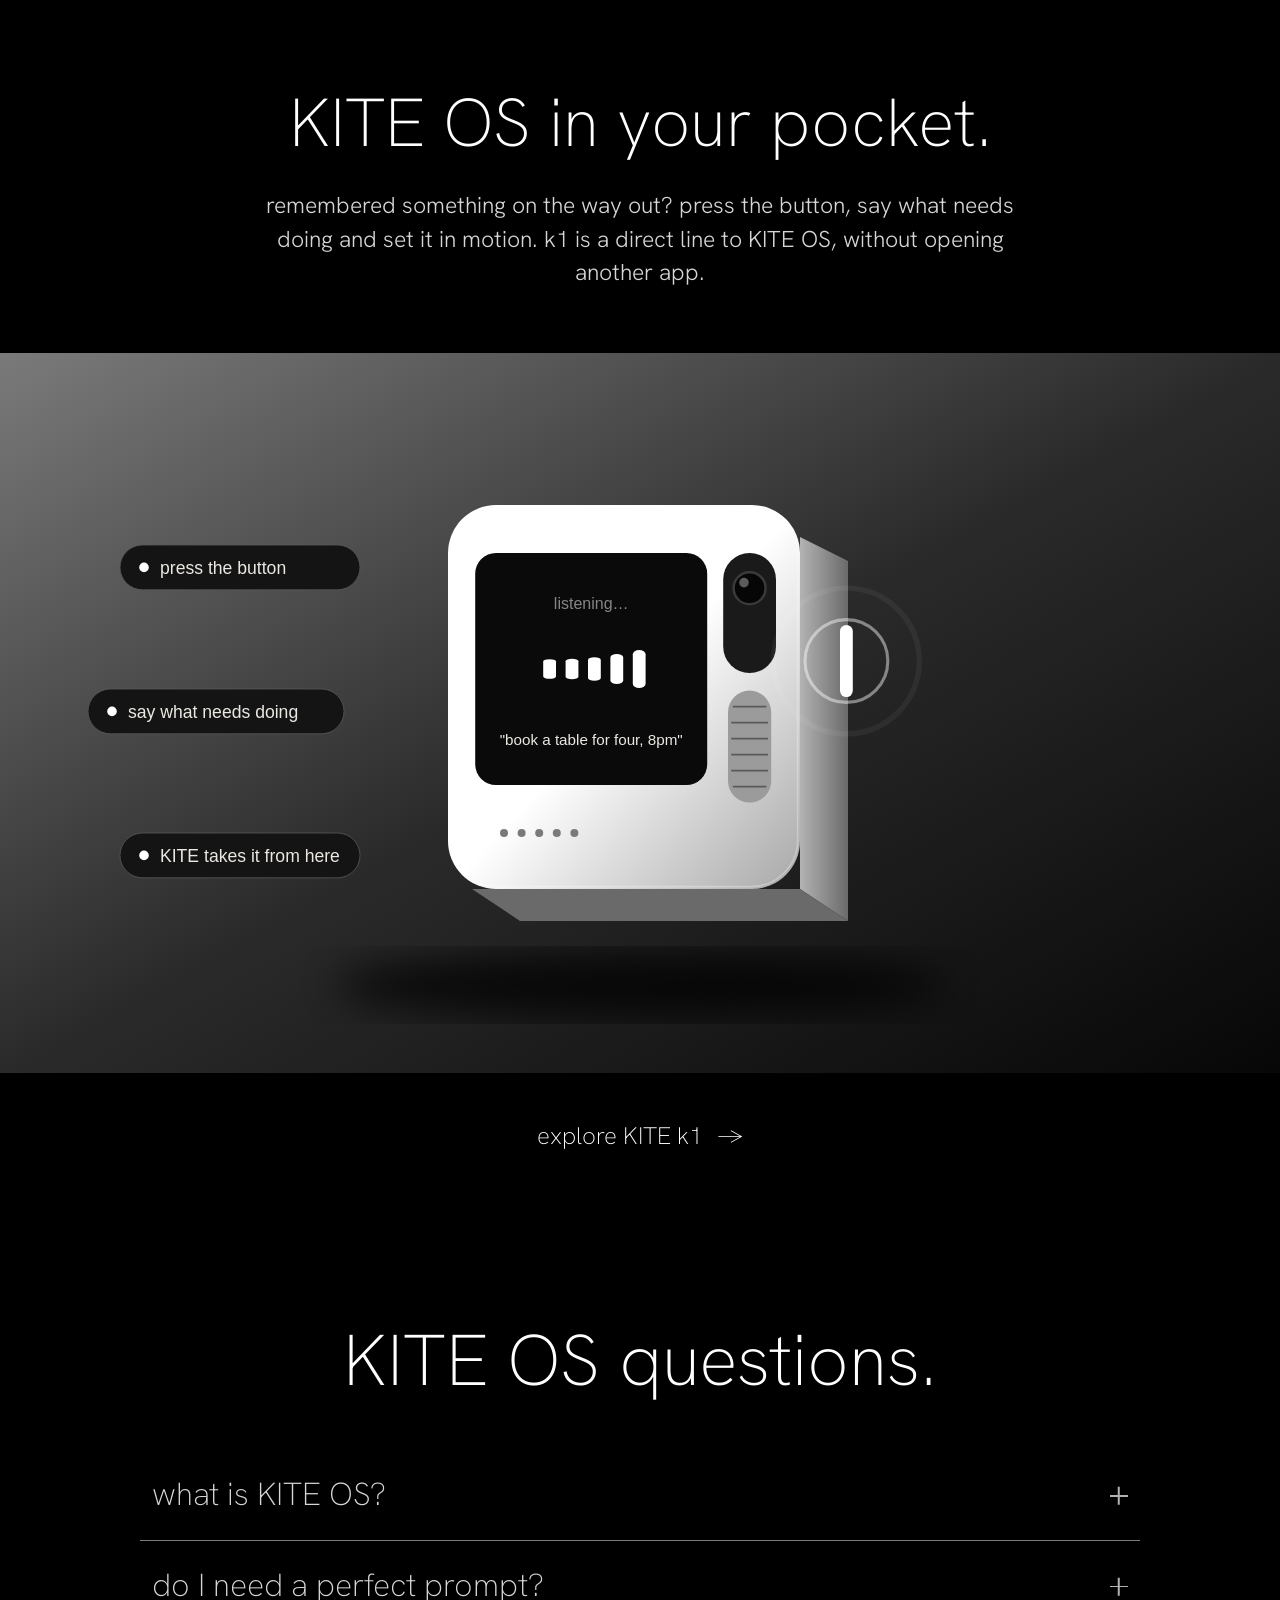
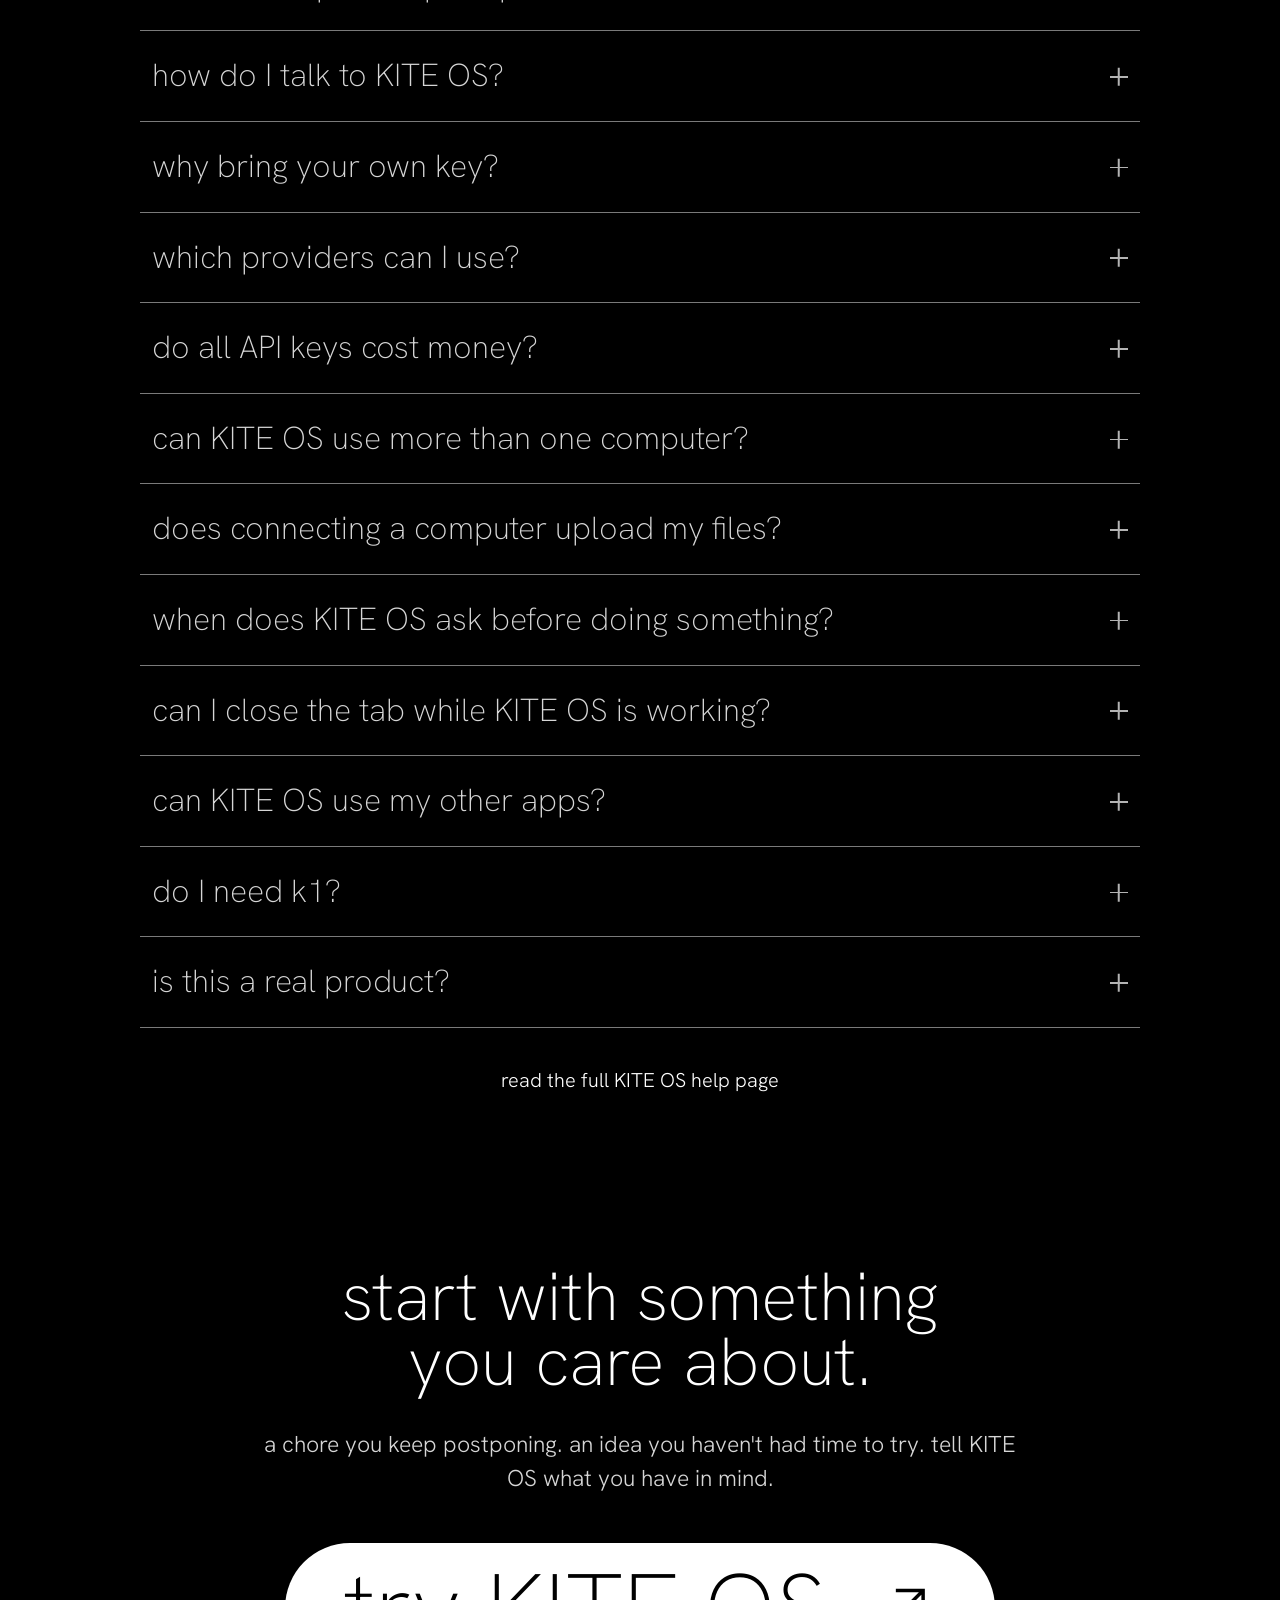
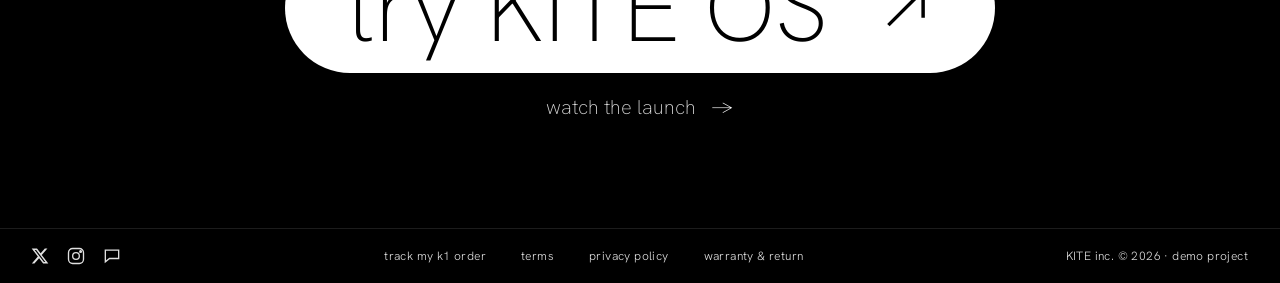
==== commit cf30fe84: "Describe the homepage hero image in its alt text The hero illustration shows the KITE k1 with four e" ====
--- a/index.html
+++ b/index.html
@@ -201,7 +201,7 @@
     <!-- ================= HERO ================= -->
     <section class="hero" id="top" aria-labelledby="hero-title">
       <div class="hero-media">
-        <img src="assets/hero-poster.svg" alt="" width="1600" height="900" fetchpriority="high">
+        <img src="assets/hero-poster.svg" alt="the KITE k1 handheld surrounded by example requests: plan a weekend in lisbon, sort my downloads folder, compare these three laptops, draft the quarterly update" width="1600" height="900" fetchpriority="high">
         <button class="hero-play" type="button" data-open-modal="film" aria-label="Play: the KITE OS launch film">
           <span class="play-icon"><svg viewBox="0 0 24 24" fill="currentColor" aria-hidden="true"><path d="M6 4l14 8-14 8z"/></svg></span>
         </button>
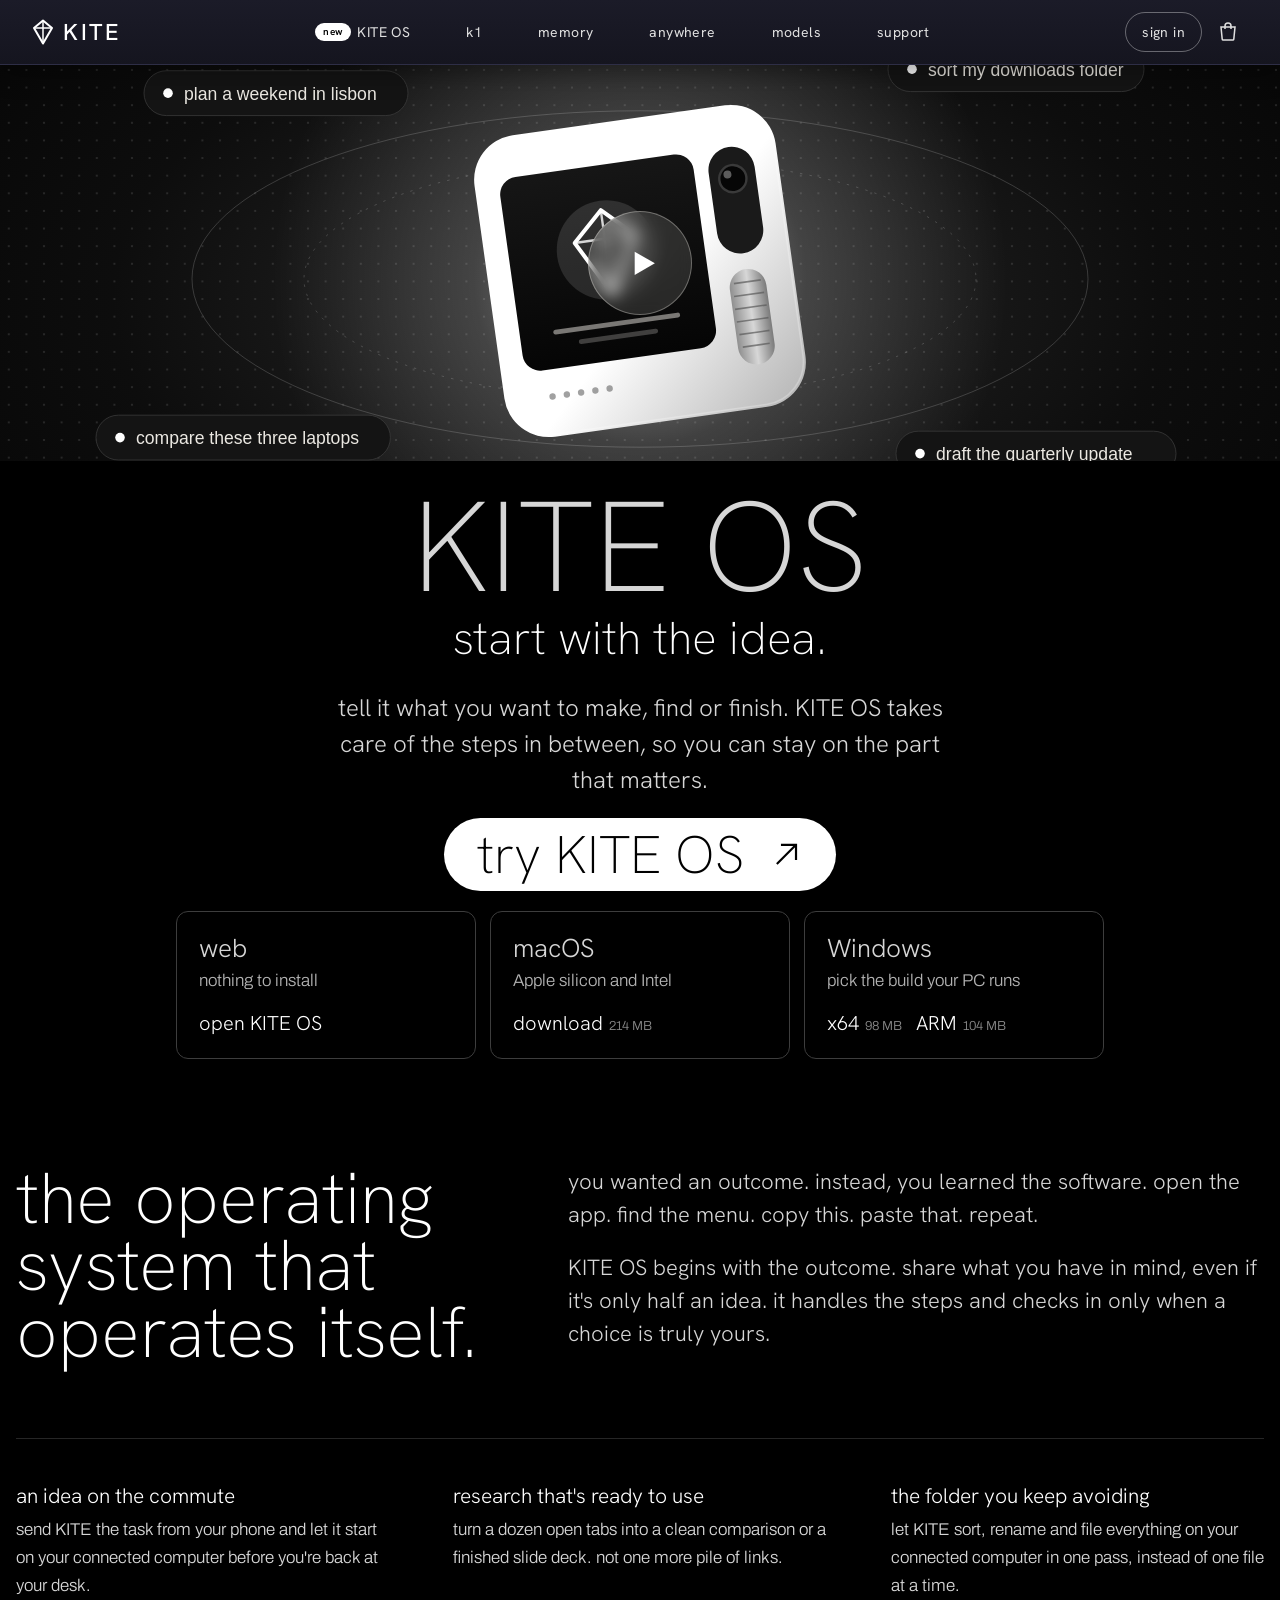
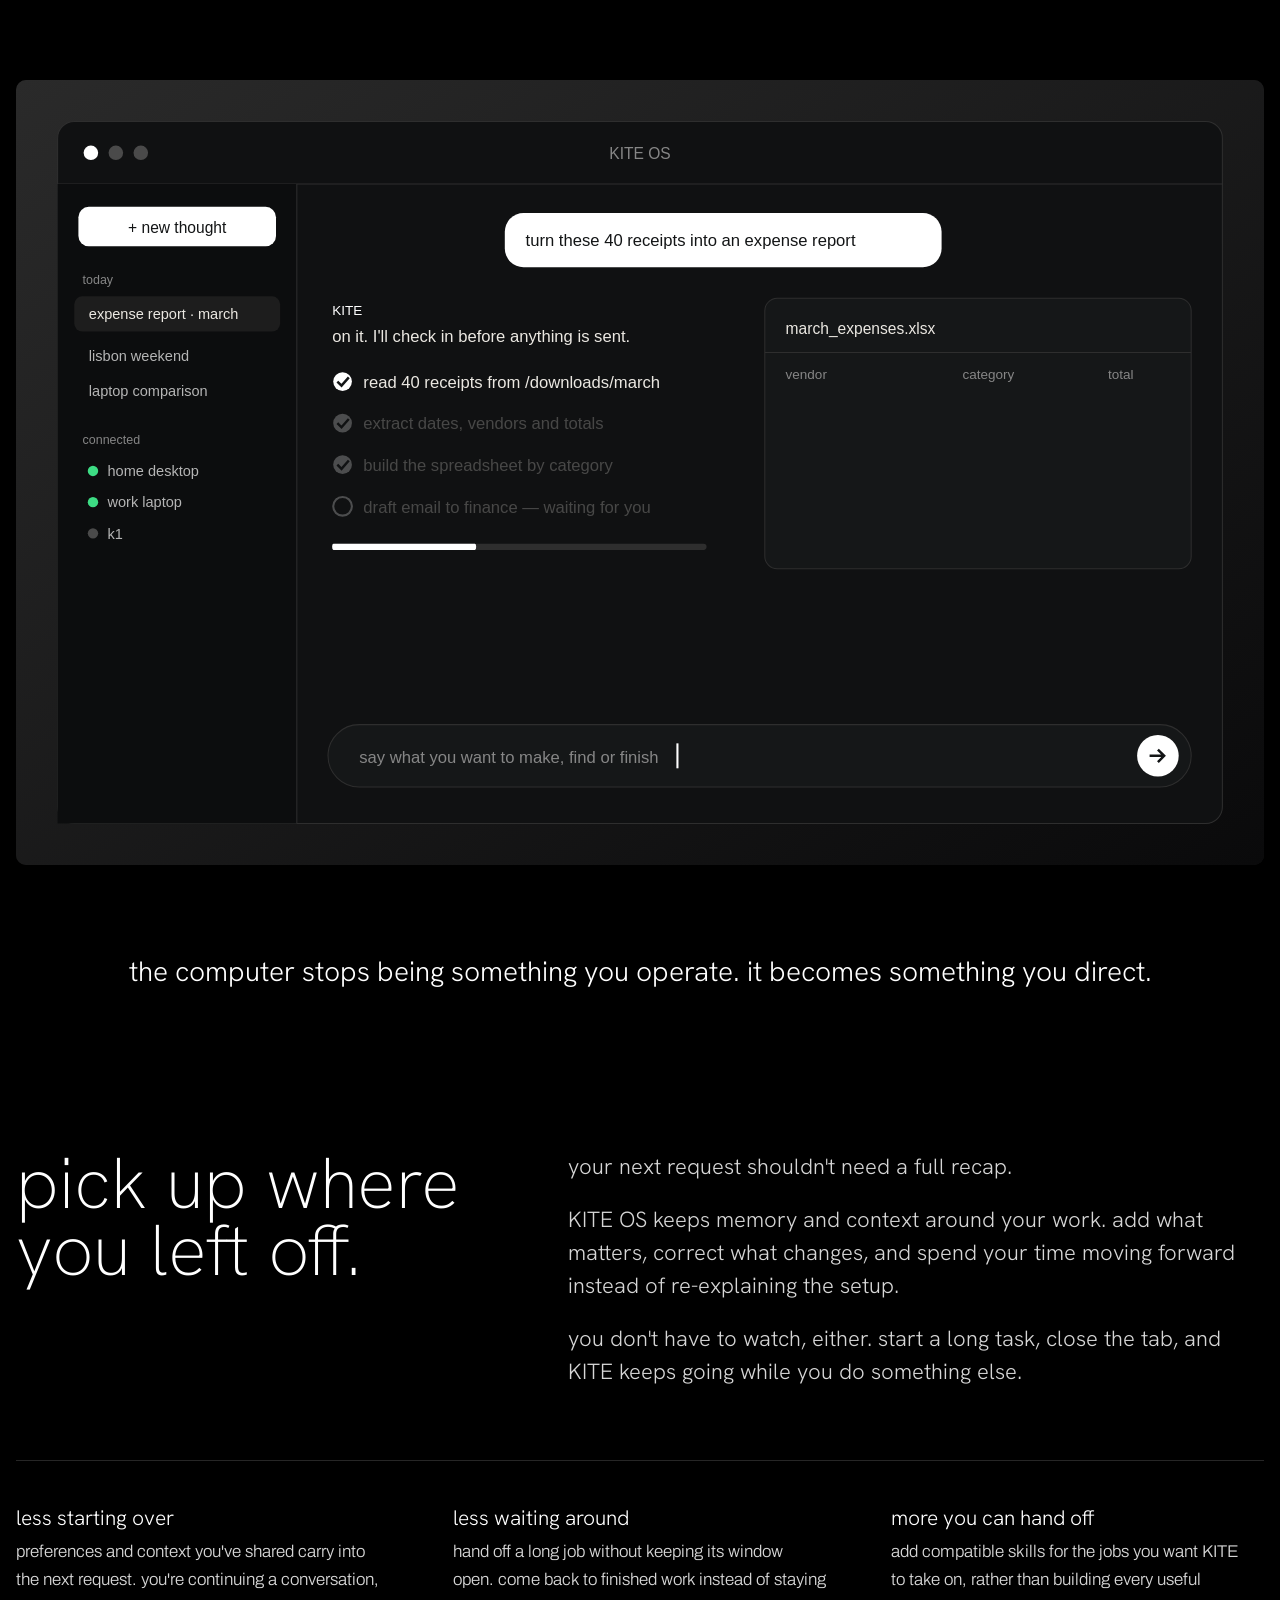
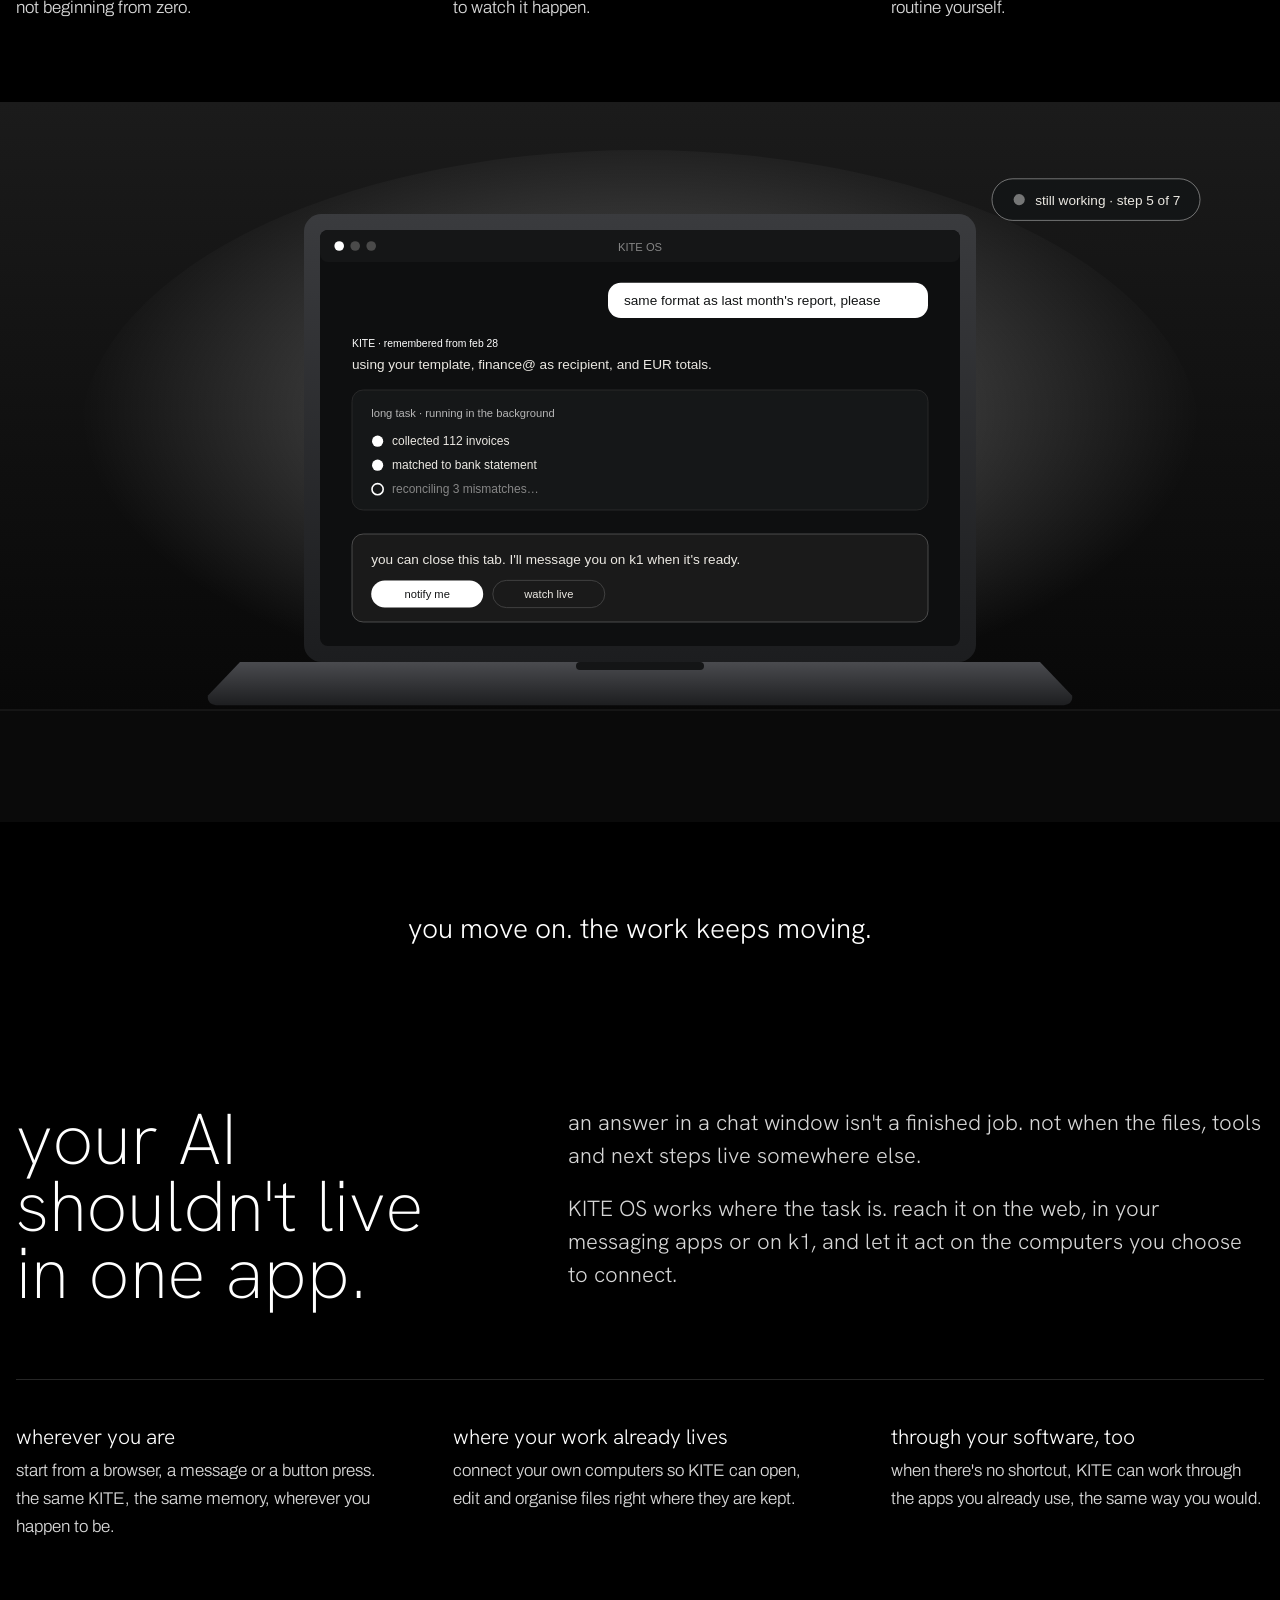
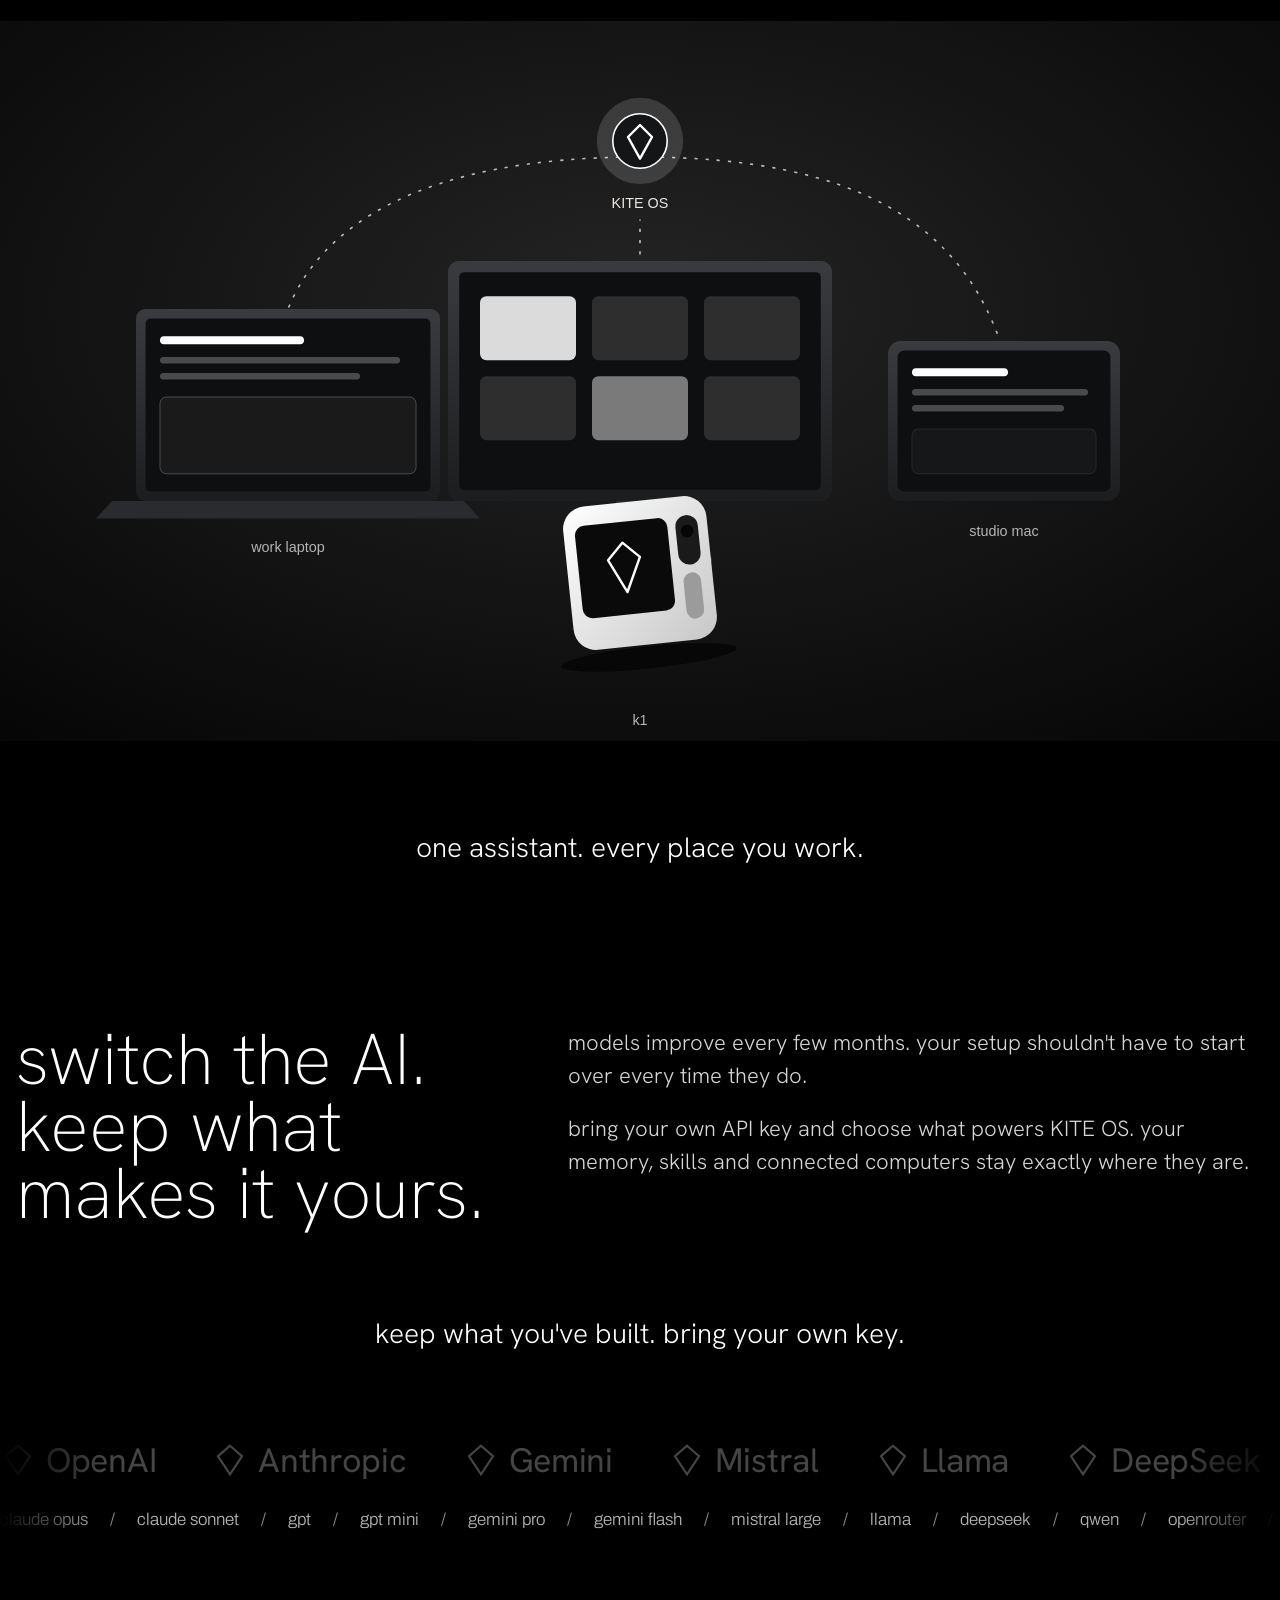
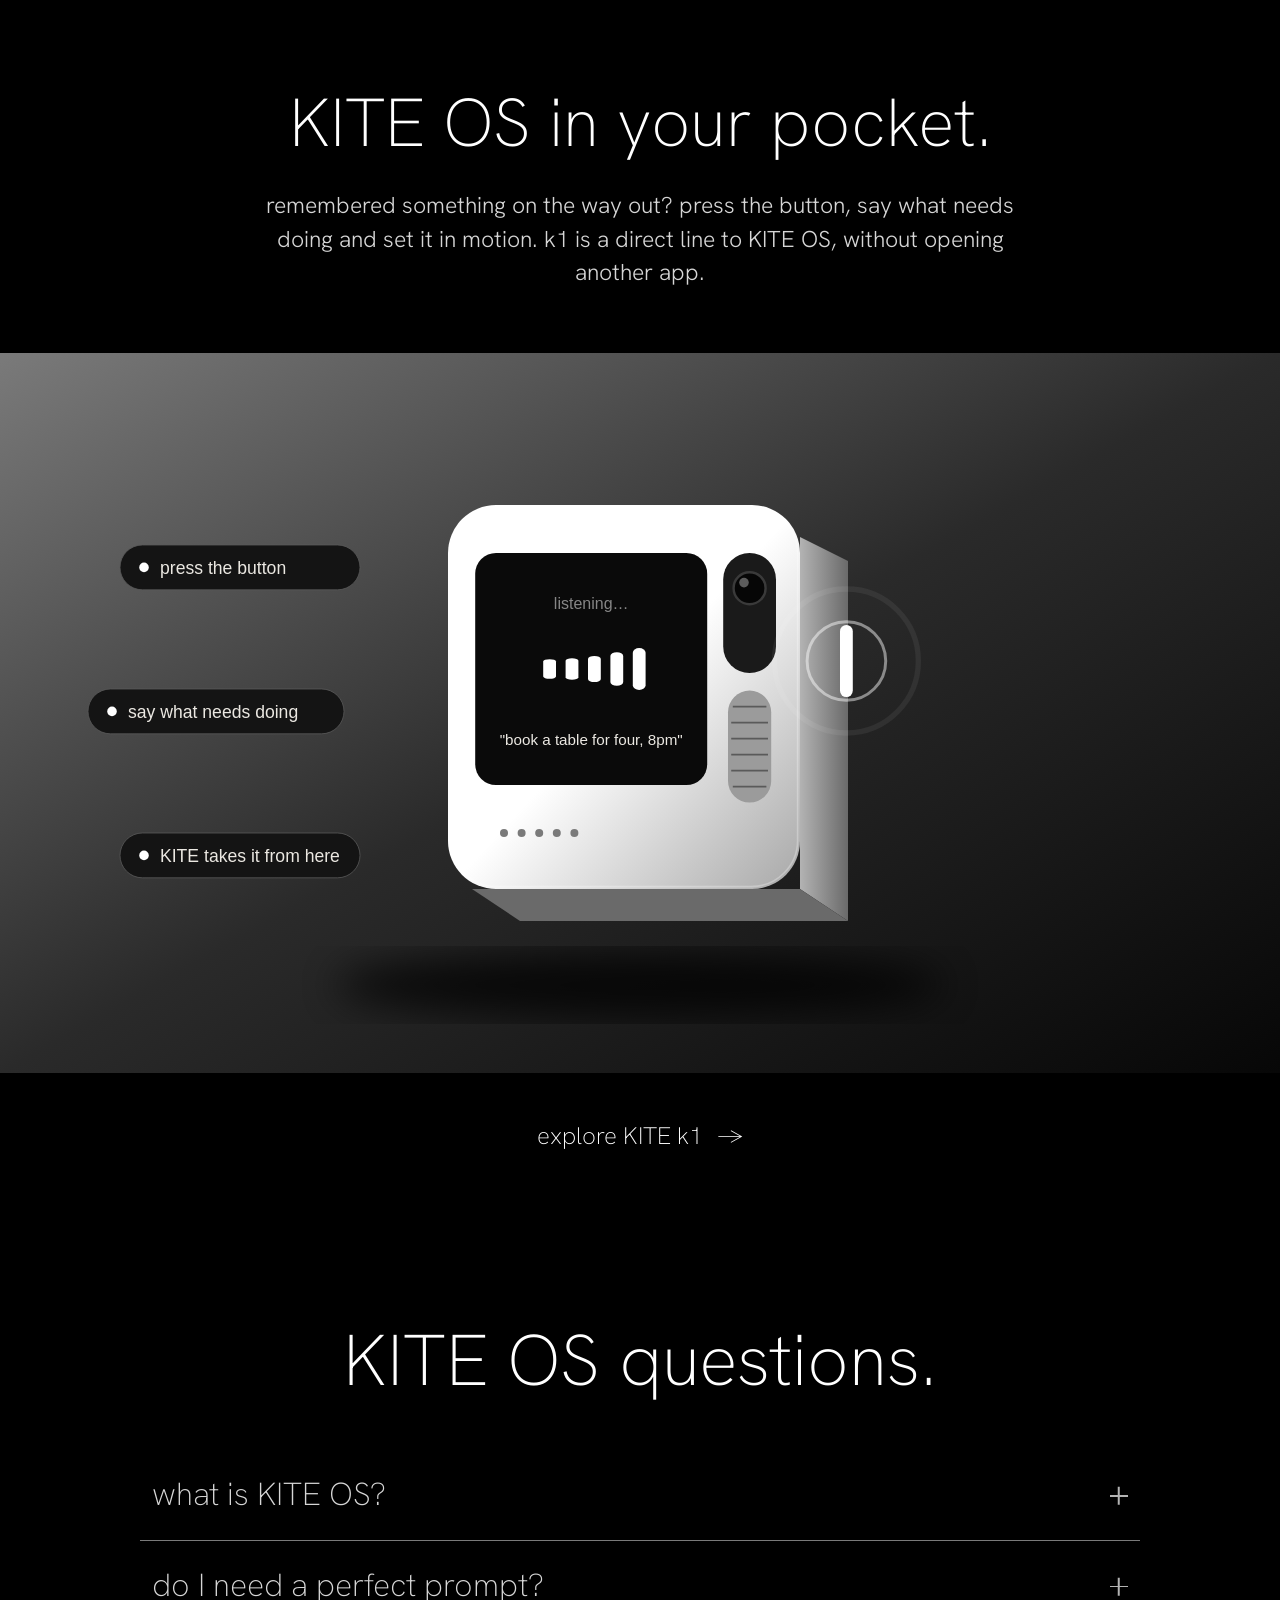
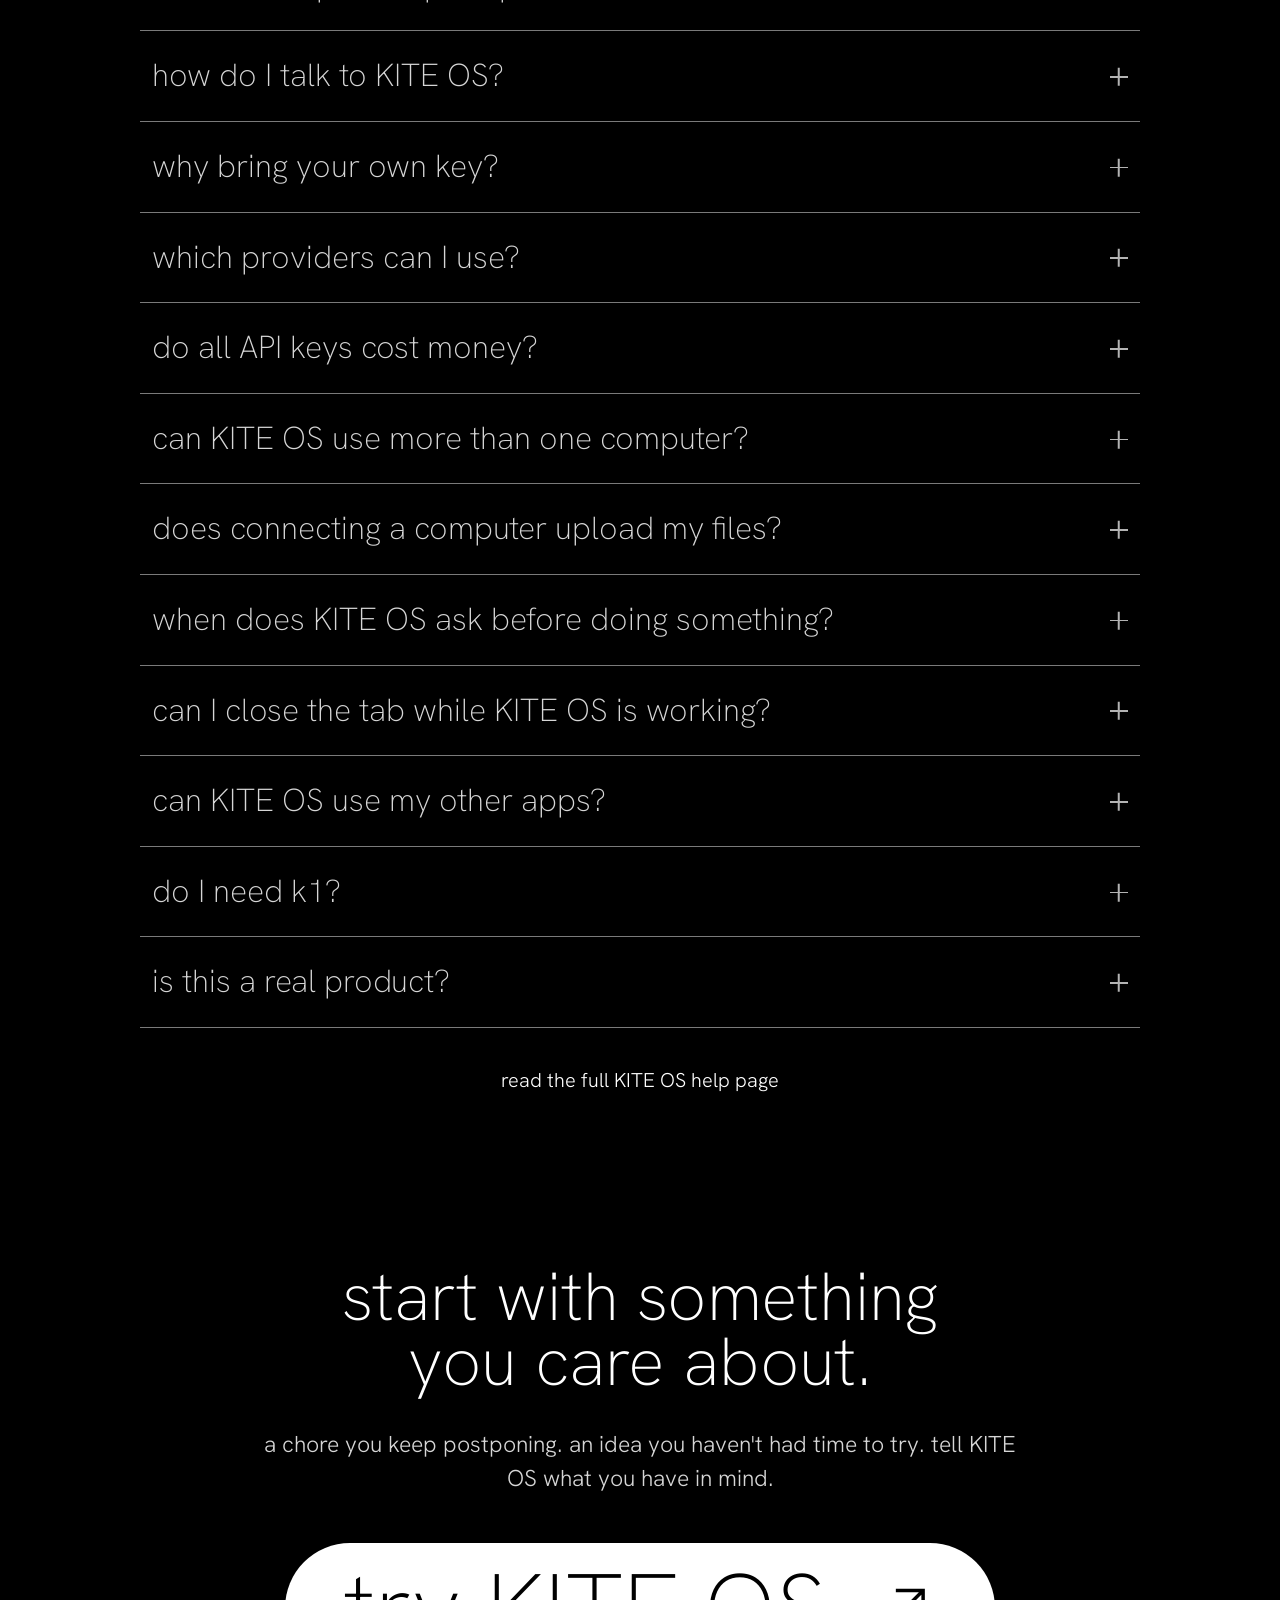
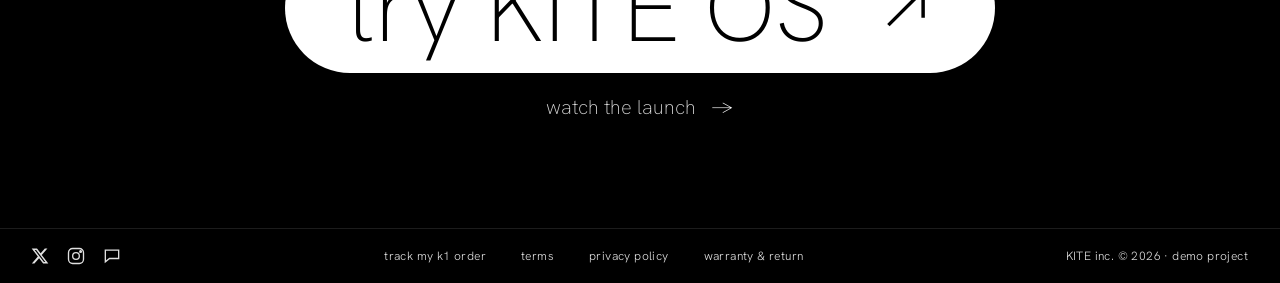
==== commit bafe77d3: "Clarify fictional demo in homepage metadata Co-Authored-By: Claude Opus 5.5 <noreply@anthropic.com>" ====
--- a/index.html
+++ b/index.html
@@ -5,12 +5,12 @@
   <meta name="google-site-verification" content="ya-X9itOw8WuSrYmZQgdQSTbsCrzRNoNKk9_egy_j1k" />
   <meta name="viewport" content="width=device-width, initial-scale=1.0">
   <title>KITE OS — start with the idea</title>
-  <meta name="description" content="KITE OS: say what you want to make, find or finish, and let it work through the steps for you.">
+  <meta name="description" content="KITE OS is a fictional AI assistant from a website design demo: say what you want to make, find or finish, and it works through the steps for you.">
   <link rel="canonical" href="https://rabbit-r1-clone.vercel.app/">
 
 <meta property="og:type" content="website">
 <meta property="og:title" content="KITE OS — start with the idea">
-<meta property="og:description" content="KITE OS: say what you want to make, find or finish, and let it work through the steps for you.">
+<meta property="og:description" content="KITE OS is a fictional AI assistant from a website design demo: say what you want to make, find or finish, and it works through the steps for you.">
 <meta property="og:url" content="https://rabbit-r1-clone.vercel.app/">
   <meta name="theme-color" content="#15151f">
 <link rel="icon" type="image/png" href="/favicon.png">
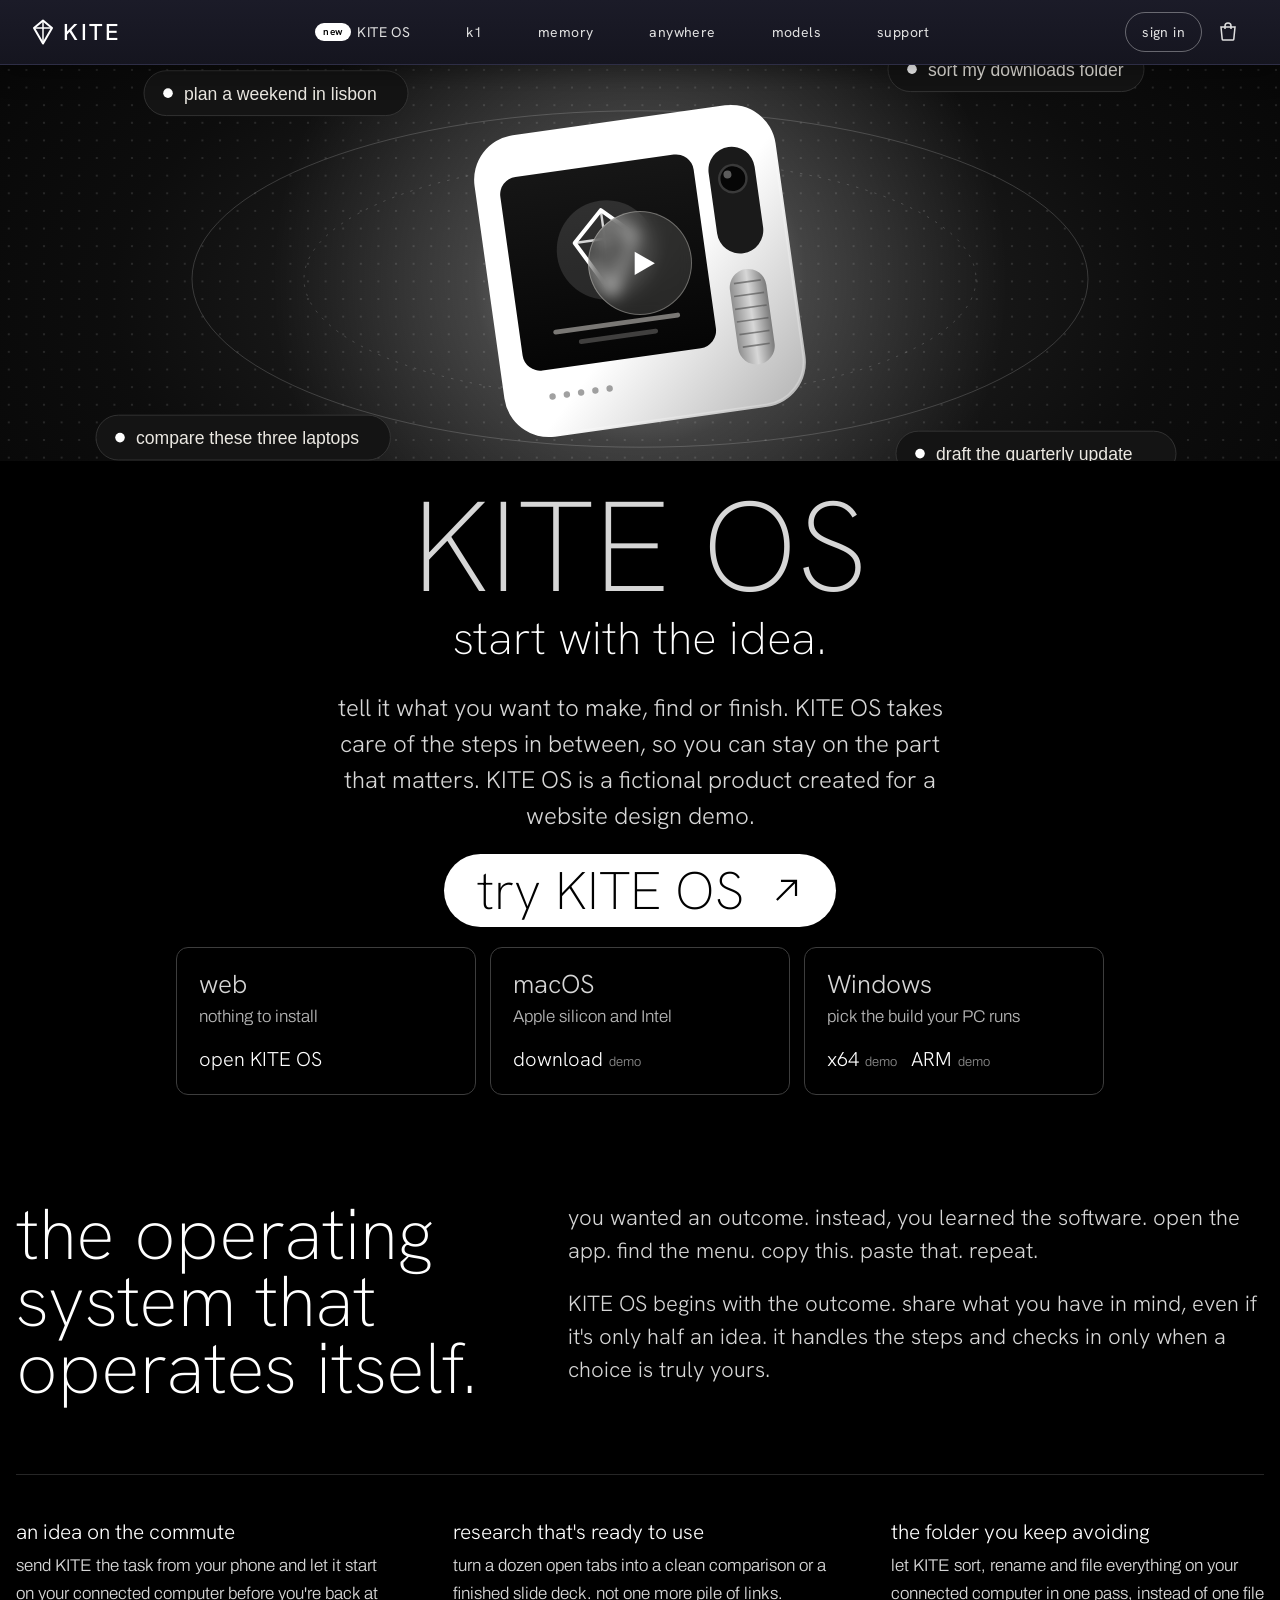
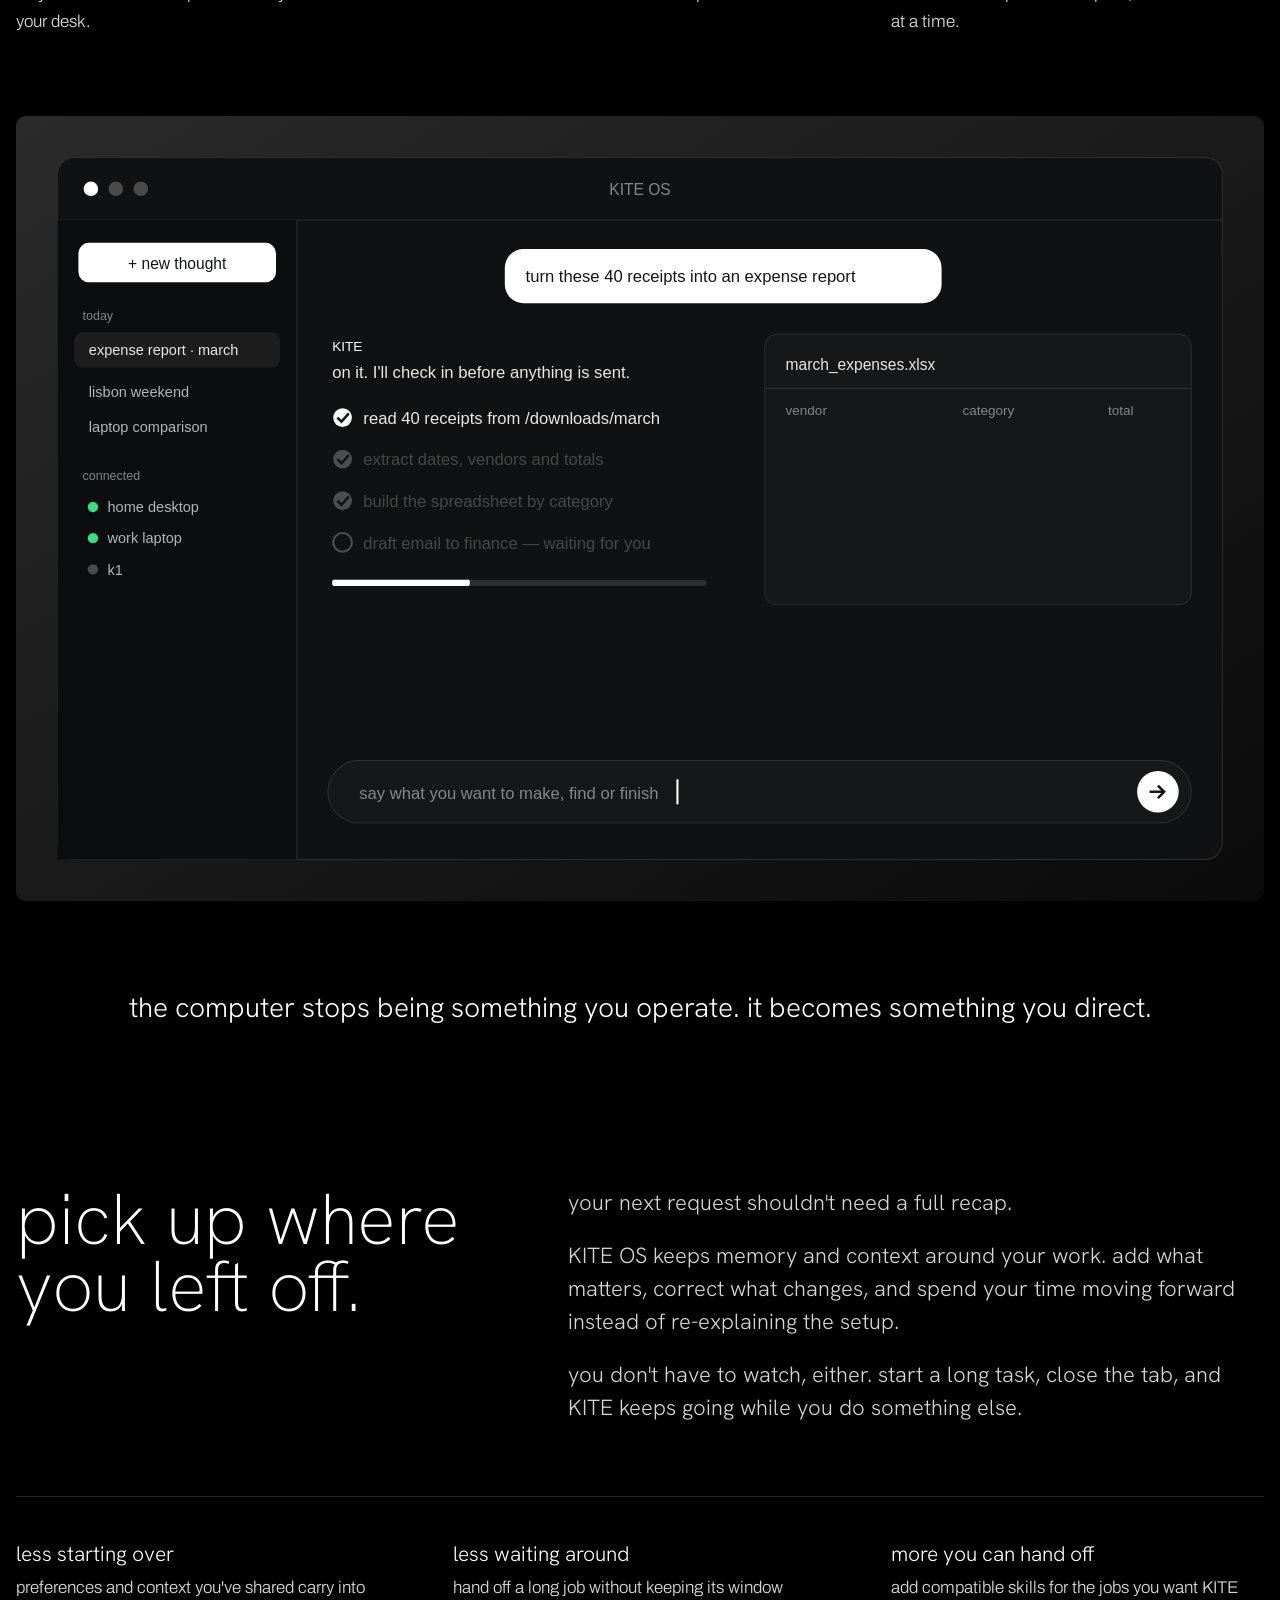
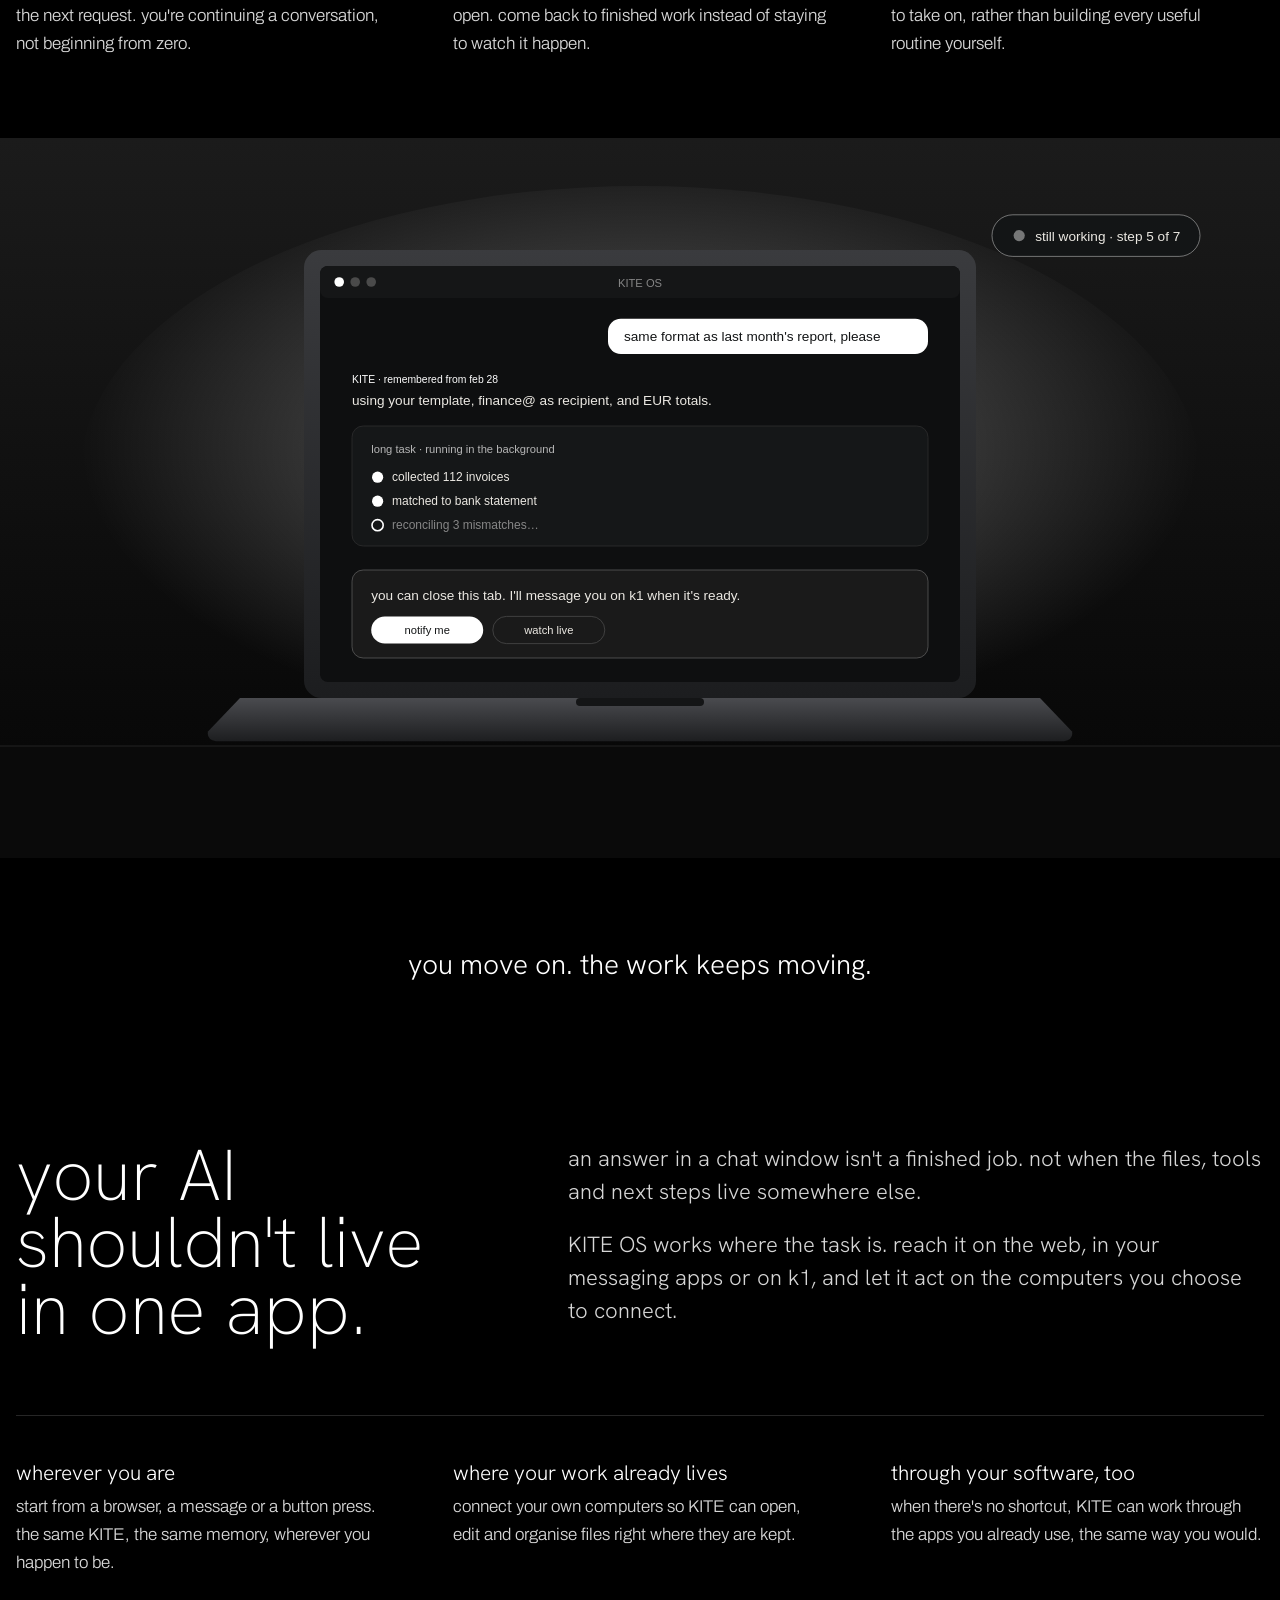
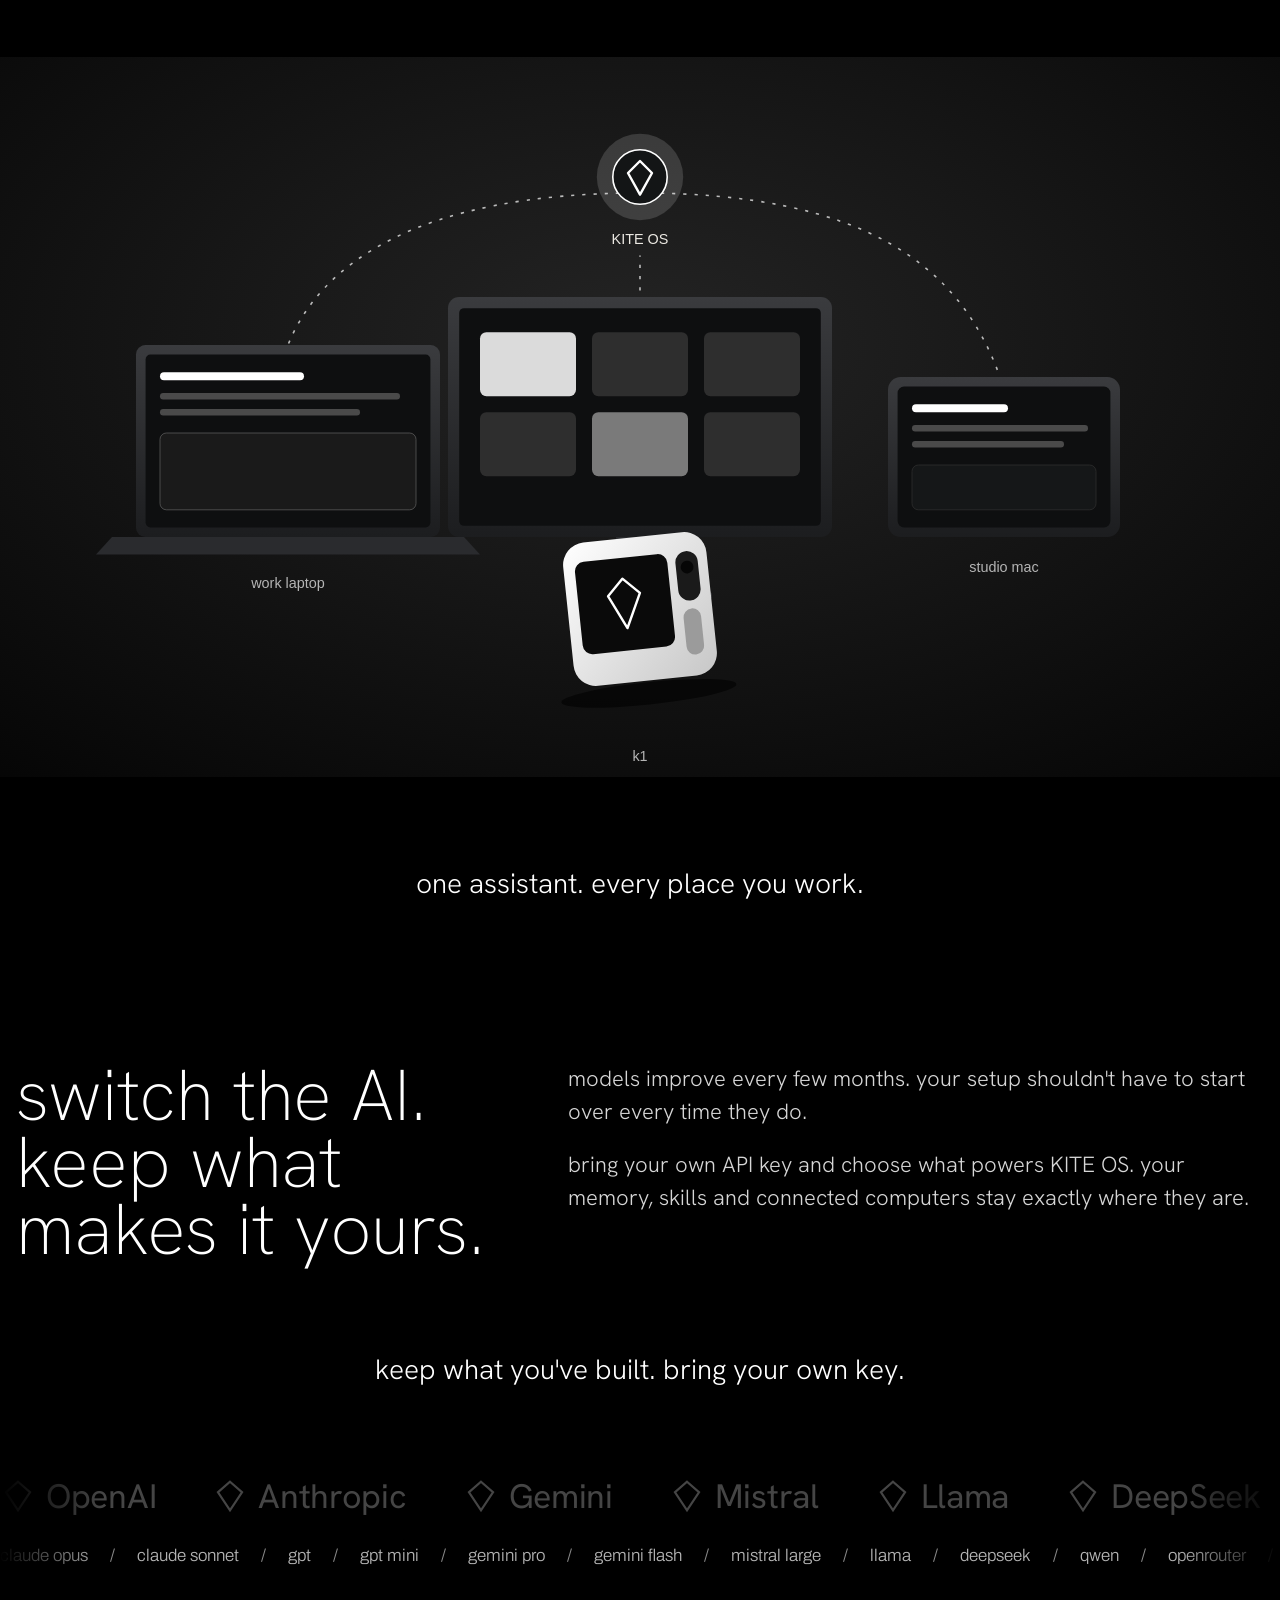
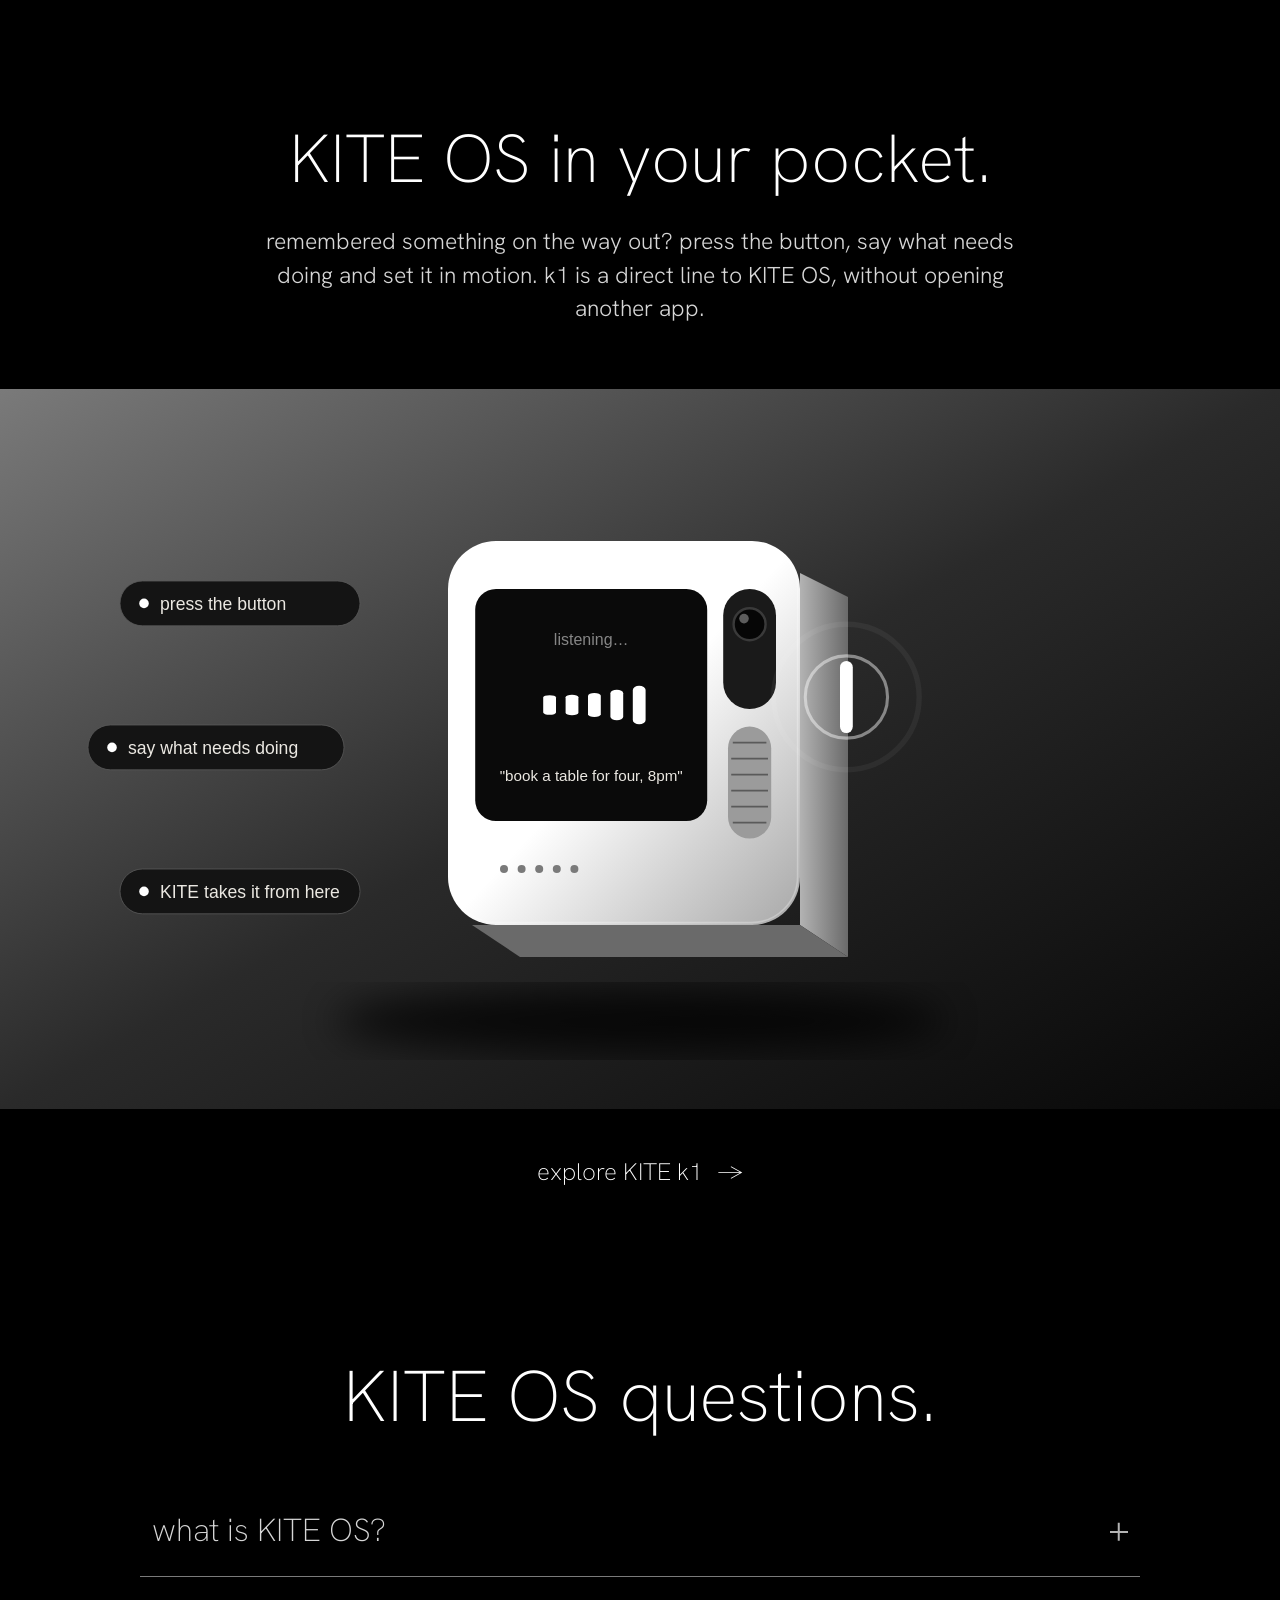
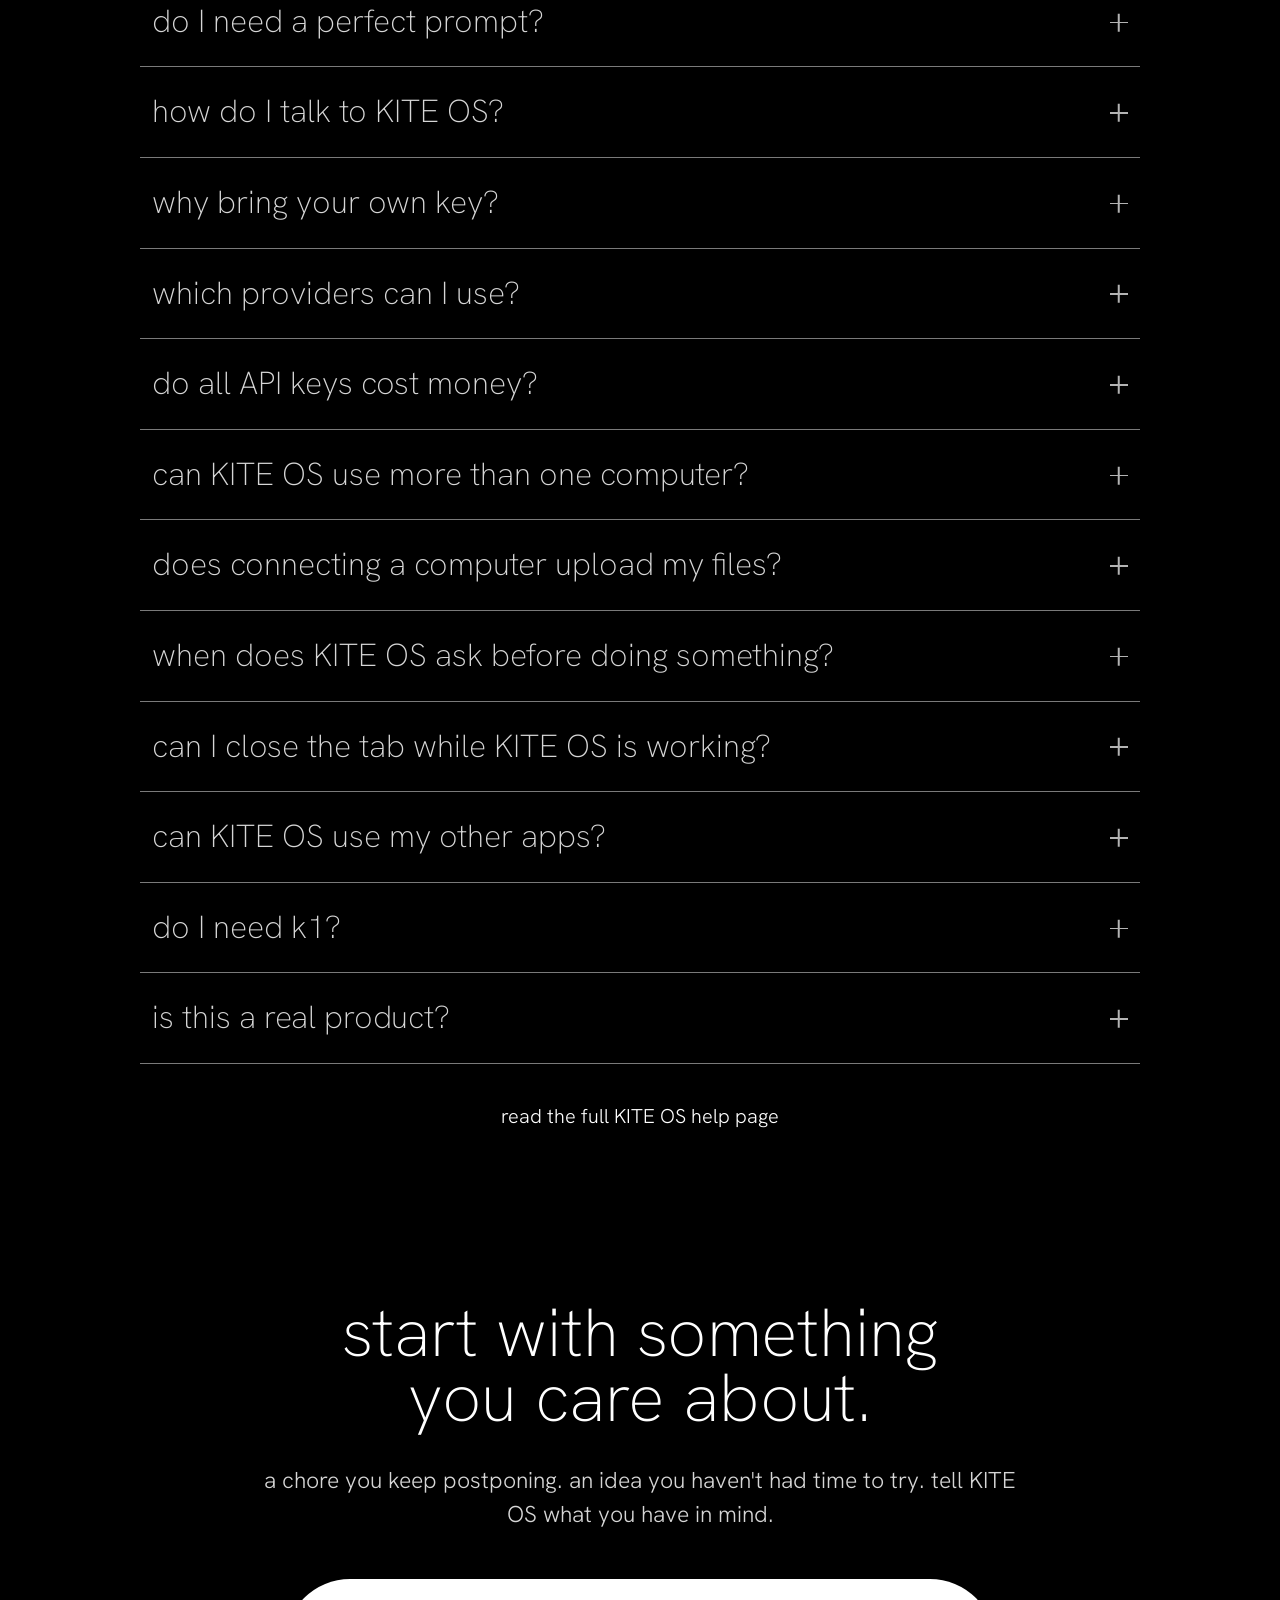
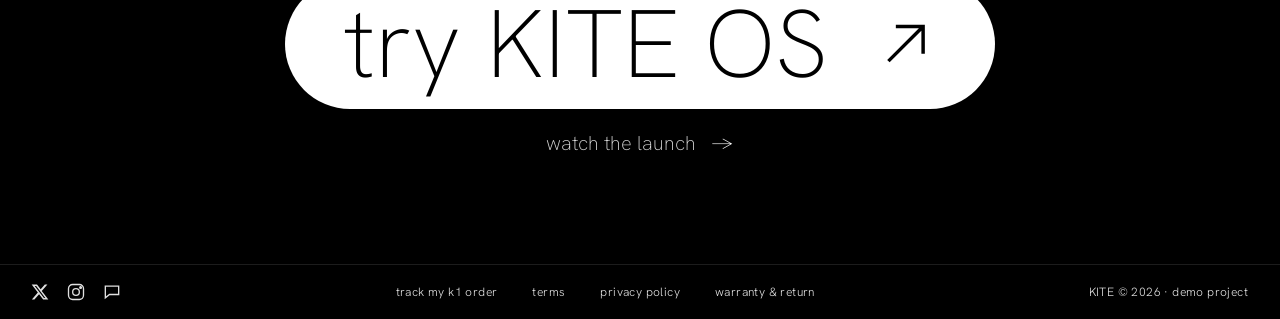
==== commit 4d3d17be: "Make the fictional demo status visible on the homepage - Hero: add "KITE OS is a fictional product c" ====
--- a/index.html
+++ b/index.html
@@ -210,7 +210,7 @@
       <div class="hero-copy reveal-group">
         <h1 class="hero-title reveal" id="hero-title" style="--i:0">KITE OS</h1>
         <p class="hero-tagline reveal" style="--i:1">start with the idea.</p>
-        <p class="hero-lede reveal" style="--i:2">tell it what you want to make, find or finish. KITE OS takes care of the steps in between, so you can stay on the part that matters.</p>
+        <p class="hero-lede reveal" style="--i:2">tell it what you want to make, find or finish. KITE OS takes care of the steps in between, so you can stay on the part that matters. KITE OS is a fictional product created for a website design demo.</p>
         <a class="pill hero-cta reveal" style="--i:3" href="account.html">
           <span>try KITE OS</span>
           <svg class="pill-arrow" viewBox="0 0 24 24" fill="none" stroke="currentColor" stroke-width="1.6" aria-hidden="true"><path d="M5 19 19 5M8 5h11v11"/></svg>
@@ -225,14 +225,14 @@
           <div class="platform glow-card">
             <span class="platform-name">macOS</span>
             <span class="platform-note">Apple silicon and Intel</span>
-            <span class="platform-links"><button type="button" data-open-modal="download" data-platform="macOS (universal)">download <small>214 MB</small></button></span>
+            <span class="platform-links"><button type="button" data-open-modal="download" data-platform="macOS (universal)">download <small>demo</small></button></span>
           </div>
           <div class="platform glow-card">
             <span class="platform-name">Windows</span>
             <span class="platform-note">pick the build your PC runs</span>
             <span class="platform-links">
-              <button type="button" data-open-modal="download" data-platform="Windows x64">x64 <small>98 MB</small></button>
-              <button type="button" data-open-modal="download" data-platform="Windows ARM">ARM <small>104 MB</small></button>
+              <button type="button" data-open-modal="download" data-platform="Windows x64">x64 <small>demo</small></button>
+              <button type="button" data-open-modal="download" data-platform="Windows ARM">ARM <small>demo</small></button>
             </span>
           </div>
         </div>
@@ -444,7 +444,7 @@
       <a class="glow-text" href="legal.html#warranty">warranty &amp; return</a>
     </div>
     <hr>
-    <div>KITE inc. © <span data-year>2026</span> · demo project</div>
+    <div>KITE © <span data-year>2026</span> · demo project</div>
   </footer>
 
   <!-- ================= MODALS ================= -->
@@ -469,7 +469,7 @@
     <div class="modal-panel">
       <button class="modal-close" type="button" data-close-modal aria-label="Close"><svg viewBox="0 0 16 16" stroke="currentColor" stroke-width="1.6" aria-hidden="true"><path d="M3 3l10 10M13 3 3 13"/></svg></button>
       <h2 class="modal-title" id="download-title">almost there.</h2>
-      <p class="modal-text">the <strong data-platform-name>desktop</strong> build of KITE OS isn't included in this demo site, so there's no file to download. you can open the web workspace preview instead.</p>
+      <p class="modal-text">the <strong data-platform-name>desktop</strong> build of KITE OS isn't included in this demo site, so there's no file to download. you can sign in and use KITE OS on the web instead.</p>
       <div class="modal-actions">
         <a class="btn btn-primary" href="account.html">open KITE OS on the web</a>
         <button class="btn btn-ghost" type="button" data-close-modal>close</button>
